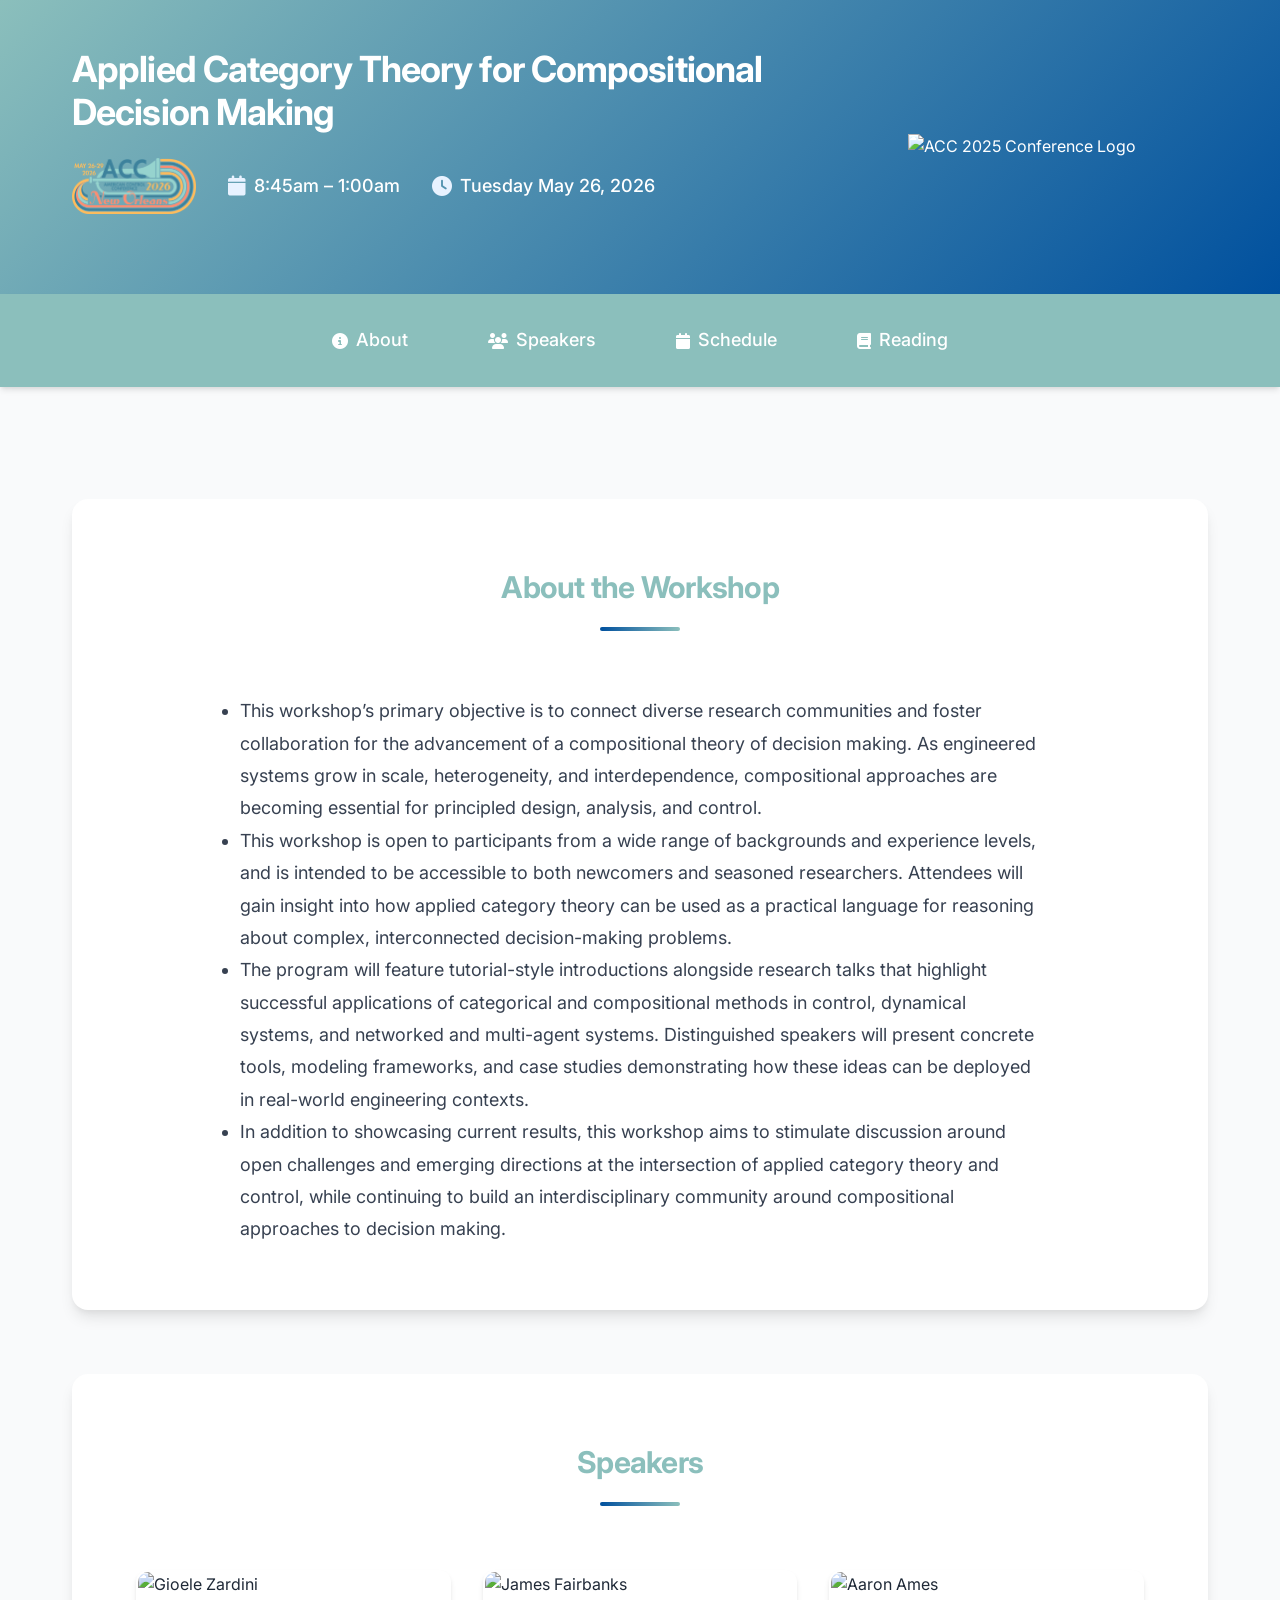
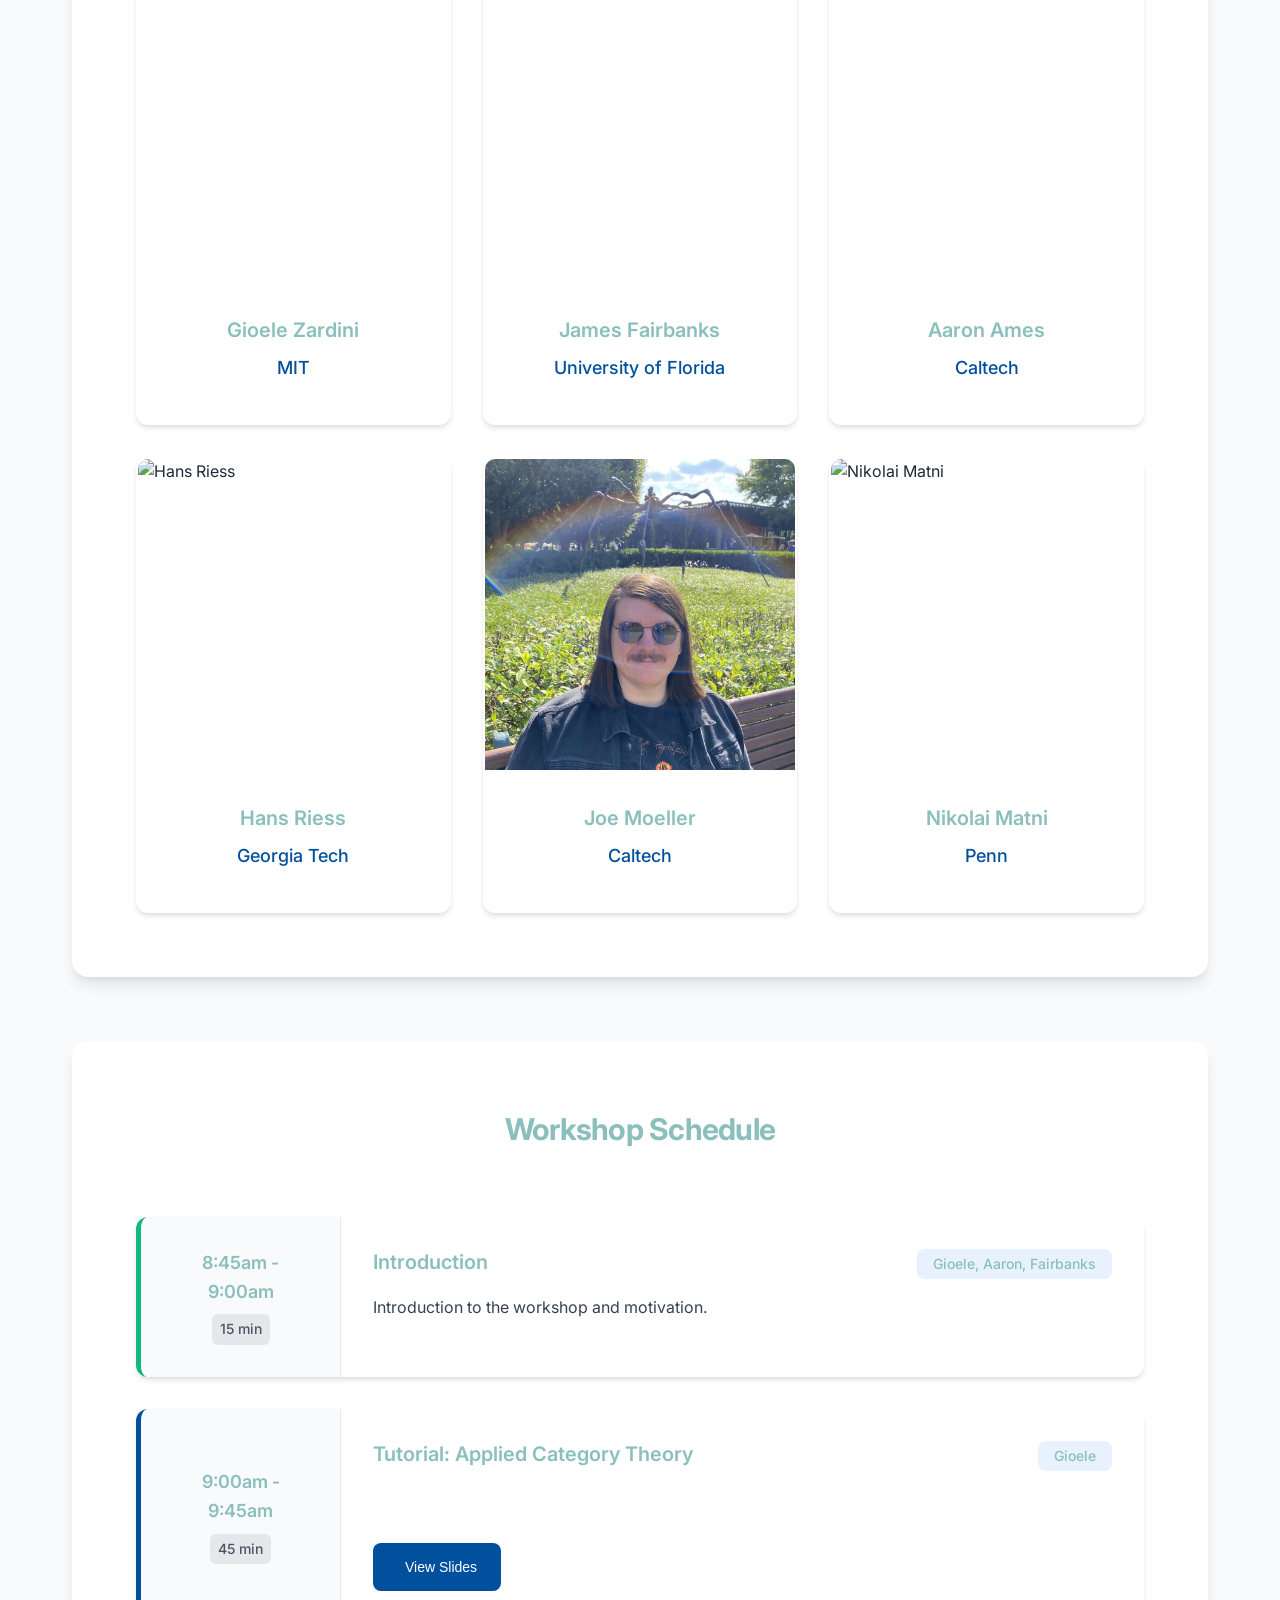
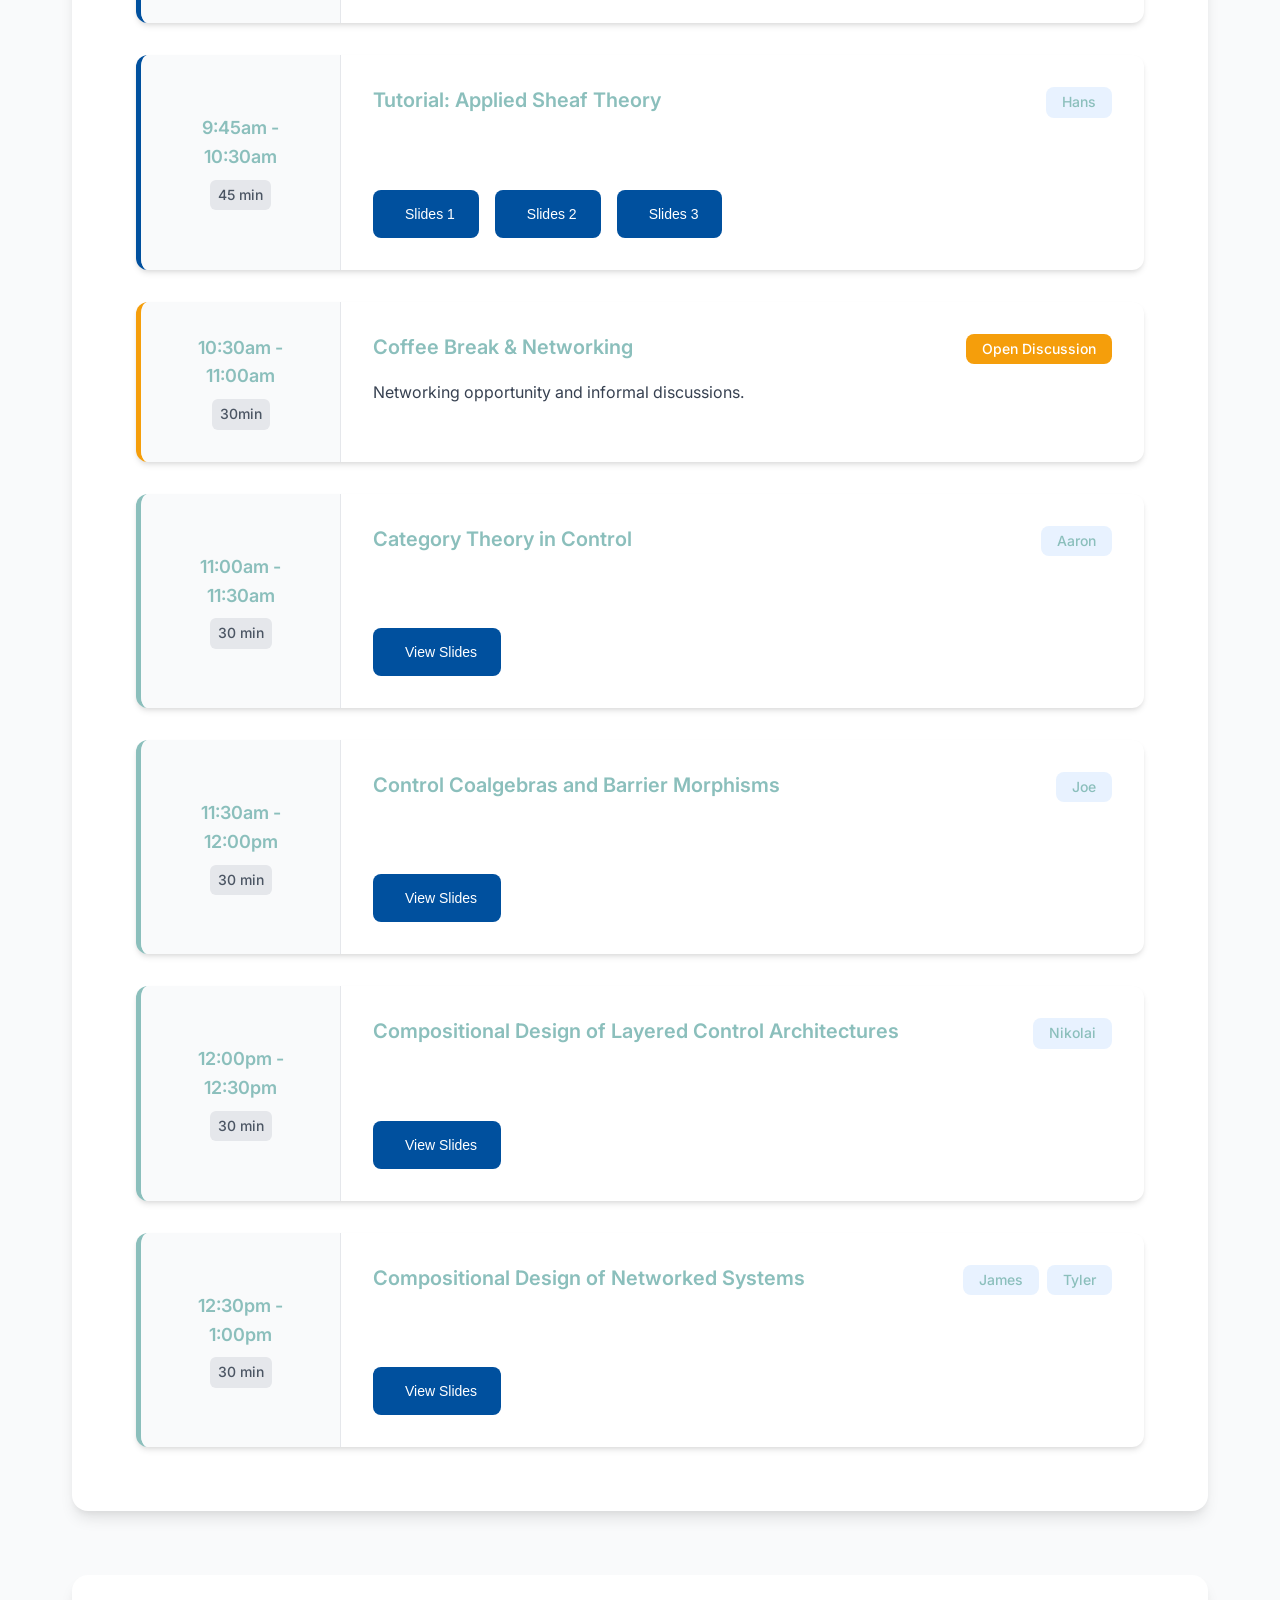
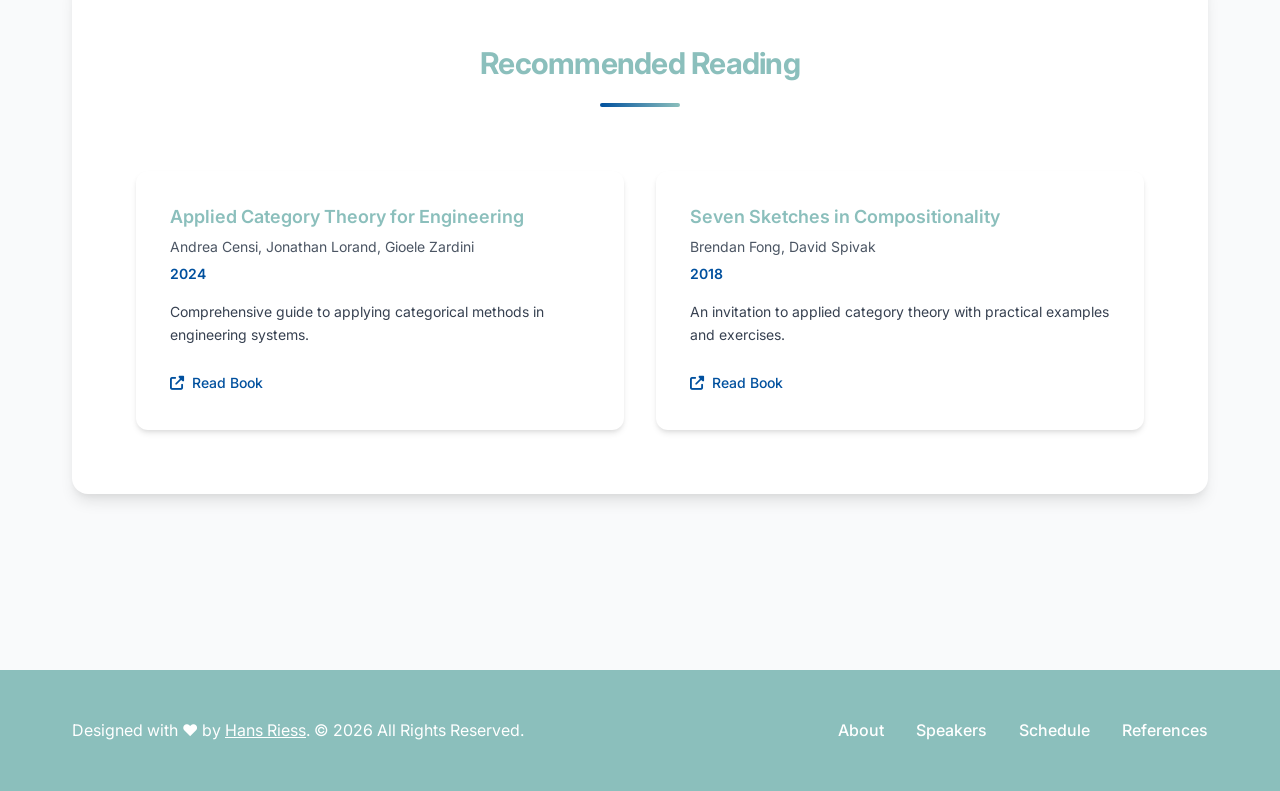
==== index.html @ ac88ded9 "Merge branch 'main' into hans-riess/main" ====
<!DOCTYPE html>
<html lang="en">
<head>
    <meta charset="UTF-8">
    <meta name="viewport" content="width=device-width, initial-scale=1.0">
    <title>W04: Applied Category Theory for Compositional Decision Making</title>
    <link rel="stylesheet" href="style.css">
    <link href="https://fonts.googleapis.com/css2?family=Inter:wght@300;400;500;600;700&display=swap" rel="stylesheet">
    <link href="https://cdnjs.cloudflare.com/ajax/libs/font-awesome/6.4.0/css/all.min.css" rel="stylesheet">
</head>
<body>
    <header class="hero-header">
        <div class="header-content">
            <div class="header-text">
                <h1>Applied Category Theory for Compositional Decision Making</h1>
                <div class="workshop-details">
                    <img src="static/ACC_LOGO.png" style= alt="ACC 2025 Conference Logo" class="header-logo">
                    <div class="detail-item">
                        <i class="fas fa-calendar"></i>
                        <span>8:45am – 1:00am</span>
                    </div>
                    <div class="detail-item">
                        <i class="fas fa-clock"></i>
                        <span>Tuesday May 26, 2026</span>
                    </div>
                    <!-- <div class="detail-item">
                        <i class="fas fa-map-marker-alt"></i>
                        <span>Plaza Court 6</span>
                    </div> -->
                    </div>
                </div>
                <div class="header-actions">
                    <img src="https://confcats-siteplex.s3.us-east-1.amazonaws.com/acc25/small_acc25_logo_lr_color_fe5444424a.png" style="display: block; margin: 0 auto; width: 300px; height: auto;" alt="ACC 2025 Conference Logo" class="header-logo">
                </div>
            </div>
        </div>
    </header>

    <nav class="main-nav">
        <div class="nav-container">
            <ul class="nav-links">
                <li><a href="#about" class="nav-link"><i class="fas fa-info-circle"></i>About</a></li>
                <li><a href="#speakers" class="nav-link"><i class="fas fa-users"></i>Speakers</a></li>
                <li><a href="#schedule" class="nav-link"><i class="fas fa-calendar"></i>Schedule</a></li>
                <li><a href="#references" class="nav-link"><i class="fas fa-book"></i>Reading</a></li>
            </ul>
        </div>
    </nav>    

    <main class="main-content">
        <section id="about" class="content-section">
            <div class="section-header">
                <h2>About the Workshop</h2>
                <div class="section-line"></div>
            </div>
            <div class="about-content">
                <div class="about-description">
                    <ul>
                        <li>This workshop’s primary objective is to connect diverse research communities and foster collaboration for the advancement of a compositional theory of decision making. As engineered systems grow in scale, heterogeneity, and interdependence, compositional approaches are becoming essential for principled design, analysis, and control.</li>
                        
                        <li>This workshop is open to participants from a wide range of backgrounds and experience levels, and is intended to be accessible to both newcomers and seasoned researchers. Attendees will gain insight into how applied category theory can be used as a practical language for reasoning about complex, interconnected decision-making problems.</li>
                        
                        <li>The program will feature tutorial-style introductions alongside research talks that highlight successful applications of categorical and compositional methods in control, dynamical systems, and networked and multi-agent systems. Distinguished speakers will present concrete tools, modeling frameworks, and case studies demonstrating how these ideas can be deployed in real-world engineering contexts.</li>

                        <li>In addition to showcasing current results, this workshop aims to stimulate discussion around open challenges and emerging directions at the intersection of applied category theory and control, while continuing to build an interdisciplinary community around compositional approaches to decision making.</li>
                    </ul>
                </div>
            </div>
        </section>

        <section id="speakers" class="content-section">
            <div class="section-header">
                <h2>Speakers</h2>
                <div class="section-line"></div>
            </div>
            <div class="speakers-grid">
                <div class="speaker-card">
                    <div class="speaker-image">
                        <img src="https://cee.mit.edu/wp-content/uploads/2021/07/Gioele_Zardini_02-min.jpg" alt="Gioele Zardini">
                        <div class="speaker-overlay">
                            <div class="speaker-links">
                                <a href="https://gioele.science/" class="speaker-link" title="Visit Website"><i class="fas fa-globe"></i></a>
                            </div>
                        </div>
                    </div>
                    <div class="speaker-info">
                        <h3>Gioele Zardini</h3>
                        <p class="speaker-affiliation">MIT</p>
                    </div>
                </div>

                <div class="speaker-card">
                    <div class="speaker-image">
                        <img src="https://mae.ufl.edu/wp-content/uploads/sites/4/connections-images/james-fairbanks/James-Fairbanks-7580fe7b262261b62c2283c171d201ff.png" alt="James Fairbanks">
                        <div class="speaker-overlay">
                            <div class="speaker-links">
                                <a href="https://gataslab.org/" class="speaker-link" title="Visit Website"><i class="fas fa-globe"></i></a>
                            </div>
                        </div>
                    </div>
                    <div class="speaker-info">
                        <h3>James Fairbanks</h3>
                        <p class="speaker-affiliation">University of Florida</p>
                    </div>
                </div>

                <div class="speaker-card">
                    <div class="speaker-image">
                        <img src="https://caltech-prod.resources.caltech.edu/main/images/ames_aaron-director-of-cast-web_720.width-450.jpg" alt="Aaron Ames">
                        <div class="speaker-overlay">
                            <div class="speaker-links">
                                <a href="http://www.bipedalrobotics.com/" class="speaker-link" title="Visit Website"><i class="fas fa-globe"></i></a>
                            </div>
                        </div>
                    </div>
                    <div class="speaker-info">
                        <h3>Aaron Ames</h3>
                        <p class="speaker-affiliation">Caltech</p>
                    </div>
                </div>

                <div class="speaker-card">
                    <div class="speaker-image">
                        <img src="https://hansriess.s3.amazonaws.com/static/profile/headshot_chalk.jpg" alt="Hans Riess">
                        <div class="speaker-overlay">
                            <div class="speaker-links">
                                <a href="https://hansriess.com/" class="speaker-link" title="Visit Website"><i class="fas fa-globe"></i></a>
                            </div>
                        </div>
                    </div>
                    <div class="speaker-info">
                        <h3>Hans Riess</h3>
                        <p class="speaker-affiliation">Georgia Tech</p>
                    </div>
                </div>

                <div class="speaker-card">
                    <div class="speaker-image">
                        <img src="static/joe_moeller.jpg" alt="Joe Moeller">
                        <div class="speaker-overlay">
                            <div class="speaker-links">
                                <a href="https://joe-moeller.com/" class="speaker-link" title="Visit Website"><i class="fas fa-globe"></i></a>
                            </div>
                        </div>
                    </div>
                    <div class="speaker-info">
                        <h3>Joe Moeller</h3>
                        <p class="speaker-affiliation">Caltech</p>
                    </div>
                </div>

                <div class="speaker-card">
                    <div class="speaker-image">
                        <img src="https://www.grasp.upenn.edu/wp-content/uploads/2020/12/unnamed-1.jpg" alt="Nikolai Matni">
                        <div class="speaker-overlay">
                            <div class="speaker-links">
                                <a href="https://nikolaimatni.github.io/" class="speaker-link" title="Visit Website"><i class="fas fa-globe"></i></a>
                            </div>
                        </div>
                    </div>
                    <div class="speaker-info">
                        <h3>Nikolai Matni</h3>
                        <p class="speaker-affiliation">Penn</p>
                    </div>
                </div>
            </div>
        </section>

        <section id="schedule" class="content-section">
            <div class="section-header">
                <h2>Workshop Schedule</h2>
            </div>
            <div class="schedule-timeline">
                <div class="talk-card opening">
                    <div class="talk-time">
                        <span class="time">8:45am - 9:00am</span>
                        <span class="duration">15 min</span>
                    </div>
                    <div class="talk-content">
                        <div class="talk-header">
                            <h3>Introduction</h3>
                            <div class="talk-speakers">
                                <span class="speaker-tag">Gioele, Aaron, Fairbanks</span>
                            </div>
                        </div>
                        <p class="talk-summary">Introduction to the workshop and motivation.</p>
                    </div>
                </div>

                <div class="talk-card primer">
                    <div class="talk-time">
                        <span class="time">9:00am - 9:45am</span>
                        <span class="duration">45 min</span>
                    </div>
                    <div class="talk-content">
                        <div class="talk-header">
                            <h3>Tutorial: Applied Category Theory</h3>
                            <div class="talk-speakers">
                                <span class="speaker-tag">Gioele</span>
                            </div>
                        </div>
                        <div class="talk-abstract">
                            <h4>Abstract</h4>
                            <p>Abstract and slides coming soon...</p>
                        </div>
                        <div class="talk-actions">
                            <button class="slides-btn" onclick="window.open('#', '_blank')">
                                <i class="fas fa-presentation"></i>
                                View Slides
                            </button>
                        </div>
                    </div>
                </div>

                <div class="talk-card primer">
                    <div class="talk-time">
                        <span class="time">9:45am - 10:30am</span>
                        <span class="duration">45 min</span>
                    </div>
                    <div class="talk-content">
                        <div class="talk-header">
                            <h3>Tutorial: Applied Sheaf Theory</h3>
                            <div class="talk-speakers">
                                <span class="speaker-tag">Hans</span>
                            </div>
                        </div>
                        <div class="talk-abstract">
                            <h4>Abstract</h4>
                            <p>Abstract and slides coming soon...</p>
                        </div>
                        <div class="talk-actions">
                            <button class="slides-btn" onclick="window.open('#', '_blank')">
                                <i class="fas fa-presentation"></i>
                                Slides 1
                            </button>
                            <button class="slides-btn" onclick="window.open('slides/acc_tutorial_intro.pdf')">
                                <i class="fas fa-presentation"></i>
                                Slides 2
                            </button>
                            <button class="slides-btn" onclick="window.open('slides/ames_intro.pdf')">
                                <i class="fas fa-presentation"></i>
                                Slides 3
                            </button>
                        </div>
                    </div>
                </div>

                <div class="talk-card break">
                    <div class="talk-time">
                        <span class="time">10:30am - 11:00am</span>
                        <span class="duration">30min</span>
                    </div>
                    <div class="talk-content">
                        <div class="talk-header">
                            <h3>Coffee Break & Networking</h3>
                            <div class="talk-speakers">
                                <span class="speaker-tag networking">Open Discussion</span>
                            </div>
                        </div>
                        <p class="talk-summary">Networking opportunity and informal discussions.</p>
                    </div>
                </div>

                <div class="talk-card technical">
                    <div class="talk-time">
                        <span class="time">11:00am - 11:30am</span>
                        <span class="duration">30 min</span>
                    </div>
                    <div class="talk-content">
                        <div class="talk-header">
                            <h3>Category Theory in Control</h3>
                            <div class="talk-speakers">
                                <span class="speaker-tag">Aaron</span>
                            </div>
                        </div>
                        <div class="talk-abstract">
                            <h4>Abstract</h4>
                            <p>Abstract and slides coming soon...</p>
                        </div>
                        <div class="talk-actions">
                            <button class="slides-btn" onclick="window.open('slides/ACC_2025_Categorical_Lyapunov_Theory.pdf')">
                                <i class="fas fa-presentation"></i>
                                View Slides
                            </button>
                        </div>
                    </div>
                </div>

                <div class="talk-card technical">
                    <div class="talk-time">
                        <span class="time">11:30am - 12:00pm</span>
                        <span class="duration">30 min</span>
                    </div>
                    <div class="talk-content">
                        <div class="talk-header">
                            <h3>Control Coalgebras and Barrier Morphisms</h3>
                            <div class="talk-speakers">
                                <span class="speaker-tag">Joe</span>
                            </div>
                        </div>
                        <div class="talk-abstract">
                            <h4>Abstract</h4>
                            <p>Multi-stage decision problems often require the computation of optimal decisions, such as in Markov processes, various classes of games, and many types of control systems. In their most general form, the computation of optimal decisions can require the solution of non-convex optimization problems. The solution to one such problem is a decision that, when applied to a system, affects its future states in ways that constrain future decisions. To formally model these dependencies, this talk will present a novel category – called AlgBifun – in which we can model the composition of non-convex optimization problems. We focus on the case of model-predictive control (MPC), and our main result shows that an MPC problem is a composition of morphisms in this category. We will also see how constraints on initial states, terminal states, and periodicity are readily formulated in this setting. This talk will also discuss future work on connecting these categorical formalisms to other work in category theory on dynamical systems.</p>
                        </div>
                        <div class="talk-actions">
                            <button class="slides-btn" onclick="window.open('slides/nonconvex_decisions.pdf')">
                                <i class="fas fa-presentation"></i>
                                View Slides
                            </button>
                        </div>
                    </div>
                </div>

                <div class="talk-card technical">
                    <div class="talk-time">
                        <span class="time">12:00pm - 12:30pm</span>
                        <span class="duration">30 min</span>
                    </div>
                    <div class="talk-content">
                        <div class="talk-header">
                            <h3>Compositional Design of Layered Control Architectures</h3>
                            <div class="talk-speakers">
                                <span class="speaker-tag">Nikolai</span>
                            </div>
                        </div>
                        <div class="talk-abstract">
                            <h4>Abstract</h4>
                            <p>Abstract and slides coming soon...</p>
                        </div>
                        <div class="talk-actions">
                            <button class="slides-btn" onclick="window.open('slides/acc_tutorial_modeling.pdf')">
                                <i class="fas fa-presentation"></i>
                                View Slides
                            </button>
                        </div>
                    </div>
                </div>

                <div class="talk-card technical">
                    <div class="talk-time">
                        <span class="time">12:30pm - 1:00pm</span>
                        <span class="duration">30 min</span>
                    </div>
                    <div class="talk-content">
                        <div class="talk-header">
                            <h3>Compositional Design of Networked Systems</h3>
                            <div class="talk-speakers">
                                <span class="speaker-tag">James</span>
                                <span class="speaker-tag">Tyler</span>
                            </div>
                        </div>
                        <div class="talk-abstract">
                            <h4>Abstract</h4>
                            <p>Abstract coming soon...</p>
                        </div>
                        <div class="talk-actions">
                            <button class="slides-btn" onclick="window.open('#', '_blank')">
                                <i class="fas fa-presentation"></i>
                                View Slides
                            </button>
                        </div>
                    </div>
                </div>
            </div>
        </section>

        <section id="references" class="content-section">
            <div class="section-header">
                <h2>Recommended Reading</h2>
                <div class="section-line"></div>
            </div>
            
            <div class="references-grid">
                <div class="reference-card">
                    <div class="reference-content">
                        <h3>Applied Category Theory for Engineering</h3>
                        <p class="reference-authors">Andrea Censi, Jonathan Lorand, Gioele Zardini</p>
                        <p class="reference-year">2024</p>
                        <p class="reference-description">Comprehensive guide to applying categorical methods in engineering systems.</p>
                        <a href="https://storage.zuper.ai/sync/ACT4E/ACT4E/alphubel-prod/build/last/build-public/ACT4E-public.pdf" target="_blank" class="reference-link">
                            <i class="fas fa-external-link-alt"></i>
                            Read Book
                        </a>
                    </div>
                </div>
                
                <div class="reference-card">
                    <div class="reference-content">
                        <h3>Seven Sketches in Compositionality</h3>
                        <p class="reference-authors">Brendan Fong, David Spivak</p>
                        <p class="reference-year">2018</p>
                        <p class="reference-description">An invitation to applied category theory with practical examples and exercises.</p>
                        <a href="https://arxiv.org/pdf/1803.05316" target="_blank" class="reference-link">
                            <i class="fas fa-external-link-alt"></i>
                            Read Book
                        </a>
                    </div>
                </div>
            </div>
        </section>
    </main>

    <footer class="site-footer">
        <div class="footer-content">
            <p>Designed with ❤️ by <a href="https://github.com/hans-riess" style="color:white;">Hans Riess</a>. &copy; 2026 All Rights Reserved.</p>
            <div class="footer-links">
                <a href="#about">About</a>
                <a href="#speakers">Speakers</a>
                <a href="#schedule">Schedule</a>
                <a href="#references">References</a>
            </div>
        </div>
    </footer>

    <script>
        // Smooth scrolling for navigation links
        document.querySelectorAll('a[href^="#"]').forEach(anchor => {
            anchor.addEventListener('click', function (e) {
                e.preventDefault();
                const target = document.querySelector(this.getAttribute('href'));
                if (target) {
                    target.scrollIntoView({
                        behavior: 'smooth',
                        block: 'start'
                    });
                }
            });
        });

        // Active navigation highlighting
        window.addEventListener('scroll', () => {
            const sections = document.querySelectorAll('section[id]');
            const navLinks = document.querySelectorAll('.nav-link');
            
            let current = '';
            sections.forEach(section => {
                const sectionTop = section.offsetTop;
                const sectionHeight = section.clientHeight;
                if (scrollY >= (sectionTop - 200)) {
                    current = section.getAttribute('id');
                }
            });

            navLinks.forEach(link => {
                link.classList.remove('active');
                if (link.getAttribute('href') === `#${current}`) {
                    link.classList.add('active');
                }
            });
        });

        // Talk card interactions
        document.querySelectorAll('.talk-card').forEach(card => {
            card.addEventListener('mouseenter', function() {
                this.classList.add('hovered');
            });
            
            card.addEventListener('mouseleave', function() {
                this.classList.remove('hovered');
            });
        });
    </script>
</body>
</html>
---- style.css ----
/* ===== CSS RESET & BASE STYLES ===== */
* {
    margin: 0;
    padding: 0;
    box-sizing: border-box;
}

:root {
    /* Color Palette */
    --primary-blue: #8bbfbc;
    --accent-blue: #00509e;
    --red-accent: #8bbfbc;
    --light-blue: #e8f2ff;
    --gray-50: #f9fafb;
    --gray-100: #f3f4f6;
    --gray-200: #e5e7eb;
    --gray-300: #d1d5db;
    --gray-600: #4b5563;
    --gray-700: #374151;
    --gray-800: #1f2937;
    --gray-900: #111827;
    --white: #ffffff;
    --green-500: #10b981;
    --orange-500: #f59e0b;
    --purple-500: #8b5cf6;
    
    /* Typography */
    --font-family: 'Inter', -apple-system, BlinkMacSystemFont, 'Segoe UI', sans-serif;
    --font-size-xs: 0.75rem;
    --font-size-sm: 0.875rem;
    --font-size-base: 1rem;
    --font-size-lg: 1.125rem;
    --font-size-xl: 1.25rem;
    --font-size-2xl: 1.5rem;
    --font-size-3xl: 1.875rem;
    --font-size-4xl: 2.25rem;
    
    /* Spacing */
    --spacing-xs: 0.25rem;
    --spacing-sm: 0.5rem;
    --spacing-md: 1rem;
    --spacing-lg: 1.5rem;
    --spacing-xl: 2rem;
    --spacing-2xl: 3rem;
    --spacing-3xl: 4rem;
    
    /* Shadows */
    --shadow-sm: 0 1px 2px 0 rgba(0, 0, 0, 0.05);
    --shadow-md: 0 4px 6px -1px rgba(0, 0, 0, 0.1), 0 2px 4px -1px rgba(0, 0, 0, 0.06);
    --shadow-lg: 0 10px 15px -3px rgba(0, 0, 0, 0.1), 0 4px 6px -2px rgba(0, 0, 0, 0.05);
    --shadow-xl: 0 20px 25px -5px rgba(0, 0, 0, 0.1), 0 10px 10px -5px rgba(0, 0, 0, 0.04);
    
    /* Border radius */
    --radius-sm: 0.375rem;
    --radius-md: 0.5rem;
    --radius-lg: 0.75rem;
    --radius-xl: 1rem;
    
    /* Transitions */
    --transition-fast: 150ms cubic-bezier(0.4, 0, 0.2, 1);
    --transition-normal: 300ms cubic-bezier(0.4, 0, 0.2, 1);
    --transition-slow: 500ms cubic-bezier(0.4, 0, 0.2, 1);
}

html {
    scroll-behavior: smooth;
}

body {
    font-family: var(--font-family);
    line-height: 1.6;
    color: var(--gray-800);
    background-color: var(--gray-50);
    font-size: var(--font-size-base);
    overflow-x: hidden;
}

/* ===== HEADER STYLES ===== */
.hero-header {
    background: linear-gradient(135deg, var(--primary-blue) 0%, var(--accent-blue) 100%);
    color: var(--white);
    padding: var(--spacing-2xl) 0;
    position: relative;
    overflow: hidden;
}

.hero-header::before {
    content: '';
    position: absolute;
    top: 0;
    left: 0;
    right: 0;
    bottom: 0;
    background: url('data:image/svg+xml,<svg xmlns="http://www.w3.org/2000/svg" viewBox="0 0 100 100"><defs><pattern id="grain" width="100" height="100" patternUnits="userSpaceOnUse"><circle cx="50" cy="50" r="0.5" fill="rgba(255,255,255,0.05)"/></pattern></defs><rect width="100" height="100" fill="url(%23grain)"/></svg>');
    opacity: 0.1;
}

.header-content {
    max-width: 1200px;
    margin: 0 auto;
    padding: 0 var(--spacing-xl);
    display: flex;
    align-items: center;
    gap: var(--spacing-xl);
    position: relative;
    z-index: 1;
}

.header-actions {
    display: flex;
    align-items: center;
    gap: var(--spacing-lg);
}

.header-logo {
    height: 56px;
    width: auto;
    filter: brightness(1.1);
    transition: transform var(--transition-normal);
}

.header-logo:hover {
    transform: scale(1.05);
}

.header-text h1 {
    font-size: var(--font-size-4xl);
    font-weight: 700;
    margin-bottom: var(--spacing-lg);
    line-height: 1.2;
    letter-spacing: -0.025em;
}

.workshop-details {
    display: flex;
    gap: var(--spacing-xl);
    margin-bottom: var(--spacing-xl);
    flex-wrap: wrap;
}

.detail-item {
    display: flex;
    align-items: center;
    gap: var(--spacing-sm);
    font-size: var(--font-size-lg);
    font-weight: 500;
}

.detail-item i {
    color: var(--light-blue);
    font-size: var(--font-size-xl);
}

.cta-button {
    display: inline-flex;
    align-items: center;
    gap: var(--spacing-sm);
    background: var(--red-accent);
    color: var(--white);
    padding: var(--spacing-lg) var(--spacing-2xl);
    border-radius: var(--radius-lg);
    font-size: var(--font-size-lg);
    font-weight: 600;
    text-decoration: none;
    transition: all var(--transition-normal);
    box-shadow: var(--shadow-lg);
    border: 2px solid transparent;
}

.cta-button:hover {
    background: #a50829;
    transform: translateY(-2px);
    box-shadow: var(--shadow-xl);
    border-color: rgba(255, 255, 255, 0.2);
}

/* ===== NAVIGATION STYLES ===== */
.main-nav {
    background: var(--red-accent);
    box-shadow: var(--shadow-md);
    position: sticky;
    top: 0;
    z-index: 100;
}

.nav-container {
    max-width: 1200px;
    margin: 0 auto;
    padding: 0 var(--spacing-xl);
}

.nav-links {
    list-style: none;
    display: flex;
    justify-content: center;
    gap: var(--spacing-2xl);
    padding: var(--spacing-lg) 0;
}

.nav-link {
    color: var(--white);
    text-decoration: none;
    font-weight: 500;
    font-size: var(--font-size-lg);
    display: flex;
    align-items: center;
    gap: var(--spacing-sm);
    padding: var(--spacing-sm) var(--spacing-md);
    border-radius: var(--radius-md);
    transition: all var(--transition-normal);
    position: relative;
}

.nav-link:hover,
.nav-link.active {
    background: rgba(255, 255, 255, 0.15);
    transform: translateY(-1px);
}

.nav-link i {
    font-size: var(--font-size-base);
}

/* ===== MAIN CONTENT STYLES ===== */
.main-content {
    max-width: 1200px;
    margin: 0 auto;
    padding: var(--spacing-2xl) var(--spacing-xl);
}

.content-section {
    background: var(--white);
    margin: var(--spacing-3xl) 0;
    border-radius: var(--radius-xl);
    box-shadow: var(--shadow-lg);
    padding: var(--spacing-3xl);
    transition: transform var(--transition-normal);
}

.content-section:hover {
    transform: translateY(-2px);
}

.section-header {
    text-align: center;
    margin-bottom: var(--spacing-3xl);
}

.section-header h2 {
    font-size: var(--font-size-3xl);
    font-weight: 700;
    color: var(--primary-blue);
    margin-bottom: var(--spacing-md);
    letter-spacing: -0.025em;
}

.section-line {
    width: 80px;
    height: 4px;
    background: linear-gradient(90deg, var(--accent-blue), var(--red-accent));
    margin: 0 auto var(--spacing-lg);
    border-radius: var(--radius-sm);
}

.section-subtitle {
    font-size: var(--font-size-lg);
    color: var(--gray-600);
    font-style: italic;
}

/* ===== ABOUT SECTION STYLES ===== */
.about-grid {
    display: grid;
    grid-template-columns: repeat(auto-fit, minmax(280px, 1fr));
    gap: var(--spacing-xl);
    margin-bottom: var(--spacing-2xl);
}

.about-card {
    background: var(--gray-50);
    padding: var(--spacing-xl);
    border-radius: var(--radius-lg);
    text-align: center;
    transition: all var(--transition-normal);
    border: 2px solid transparent;
}

.about-card:hover {
    background: var(--white);
    transform: translateY(-4px);
    box-shadow: var(--shadow-lg);
    border-color: var(--light-blue);
}

.card-icon {
    width: 60px;
    height: 60px;
    background: linear-gradient(135deg, var(--accent-blue), var(--primary-blue));
    border-radius: 50%;
    display: flex;
    align-items: center;
    justify-content: center;
    margin: 0 auto var(--spacing-lg);
    transition: transform var(--transition-normal);
}

.about-card:hover .card-icon {
    transform: scale(1.1) rotate(5deg);
}

.card-icon i {
    font-size: var(--font-size-2xl);
    color: var(--white);
}

.about-card h3 {
    font-size: var(--font-size-xl);
    font-weight: 600;
    color: var(--primary-blue);
    margin-bottom: var(--spacing-md);
}

.about-description {
    font-size: var(--font-size-lg);
    line-height: 1.8;
    color: var(--gray-700);
    text-align: left;
    max-width: 800px;
    margin: 0 auto;
}

/* ===== SPEAKERS SECTION STYLES ===== */
.speakers-grid {
    display: grid;
    grid-template-columns: repeat(auto-fit, minmax(300px, 1fr));
    gap: var(--spacing-xl);
}

.speaker-card {
    background: var(--white);
    border-radius: var(--radius-lg);
    overflow: hidden;
    transition: all var(--transition-normal);
    box-shadow: var(--shadow-md);
    border: 2px solid transparent;
}

.speaker-card:hover {
    transform: translateY(-8px);
    box-shadow: var(--shadow-xl);
    border-color: var(--light-blue);
}

.speaker-image {
    position: relative;
    overflow: hidden;
    aspect-ratio: 1;
}

.speaker-image img {
    width: 100%;
    height: 100%;
    object-fit: cover;
    transition: transform var(--transition-slow);
}

.speaker-card:hover .speaker-image img {
    transform: scale(1.1);
}

.speaker-overlay {
    position: absolute;
    top: 0;
    left: 0;
    right: 0;
    bottom: 0;
    background: linear-gradient(135deg, rgba(4, 42, 105, 0.8), rgba(0, 80, 158, 0.8));
    display: flex;
    align-items: center;
    justify-content: center;
    opacity: 0;
    transition: opacity var(--transition-normal);
}

.speaker-card:hover .speaker-overlay {
    opacity: 1;
}

.speaker-links {
    display: flex;
    gap: var(--spacing-md);
}

.speaker-link {
    width: 50px;
    height: 50px;
    background: rgba(255, 255, 255, 0.9);
    border-radius: 50%;
    display: flex;
    align-items: center;
    justify-content: center;
    color: var(--primary-blue);
    text-decoration: none;
    transition: all var(--transition-fast);
    transform: translateY(20px);
}

.speaker-card:hover .speaker-link {
    transform: translateY(0);
}

.speaker-link:hover {
    background: var(--white);
    transform: scale(1.1);
}

.speaker-info {
    padding: var(--spacing-xl);
    text-align: center;
}

.speaker-info h3 {
    font-size: var(--font-size-xl);
    font-weight: 600;
    color: var(--primary-blue);
    margin-bottom: var(--spacing-sm);
}

.speaker-affiliation {
    font-size: var(--font-size-lg);
    font-weight: 500;
    color: var(--accent-blue);
    margin-bottom: var(--spacing-sm);
}

.speaker-expertise {
    font-size: var(--font-size-sm);
    color: var(--gray-600);
    font-style: italic;
}

/* ===== SCHEDULE SECTION STYLES ===== */
.schedule-timeline {
    display: flex;
    flex-direction: column;
    gap: var(--spacing-xl);
}

.talk-card {
    background: var(--white);
    border-radius: var(--radius-lg);
    box-shadow: var(--shadow-md);
    overflow: hidden;
    transition: all var(--transition-normal);
    border-left: 5px solid var(--gray-200);
    cursor: pointer;
    position: relative;
}

.talk-card.opening {
    border-left-color: var(--green-500);
}

.talk-card.primer {
    border-left-color: var(--accent-blue);
}

.talk-card.break {
    border-left-color: var(--orange-500);
}

.talk-card.technical {
    border-left-color: var(--primary-blue);
}

.talk-card.closing {
    border-left-color: var(--purple-500);
}

.talk-card:hover {
    transform: translateY(-4px);
    box-shadow: var(--shadow-xl);
}

.talk-card.hovered .talk-abstract {
    max-height: 400px;
    opacity: 1;
    padding: var(--spacing-lg) var(--spacing-xl) var(--spacing-xl);
}

.talk-card {
    display: grid;
    grid-template-columns: 200px 1fr;
    min-height: 120px;
}

.talk-time {
    background: var(--gray-50);
    padding: var(--spacing-xl);
    display: flex;
    flex-direction: column;
    justify-content: center;
    align-items: center;
    text-align: center;
    border-right: 1px solid var(--gray-200);
}

.time {
    font-size: var(--font-size-lg);
    font-weight: 600;
    color: var(--primary-blue);
    margin-bottom: var(--spacing-sm);
}

.duration {
    font-size: var(--font-size-sm);
    color: var(--gray-600);
    background: var(--gray-200);
    padding: var(--spacing-xs) var(--spacing-sm);
    border-radius: var(--radius-sm);
    font-weight: 500;
}

.talk-content {
    padding: var(--spacing-xl);
    display: flex;
    flex-direction: column;
    gap: var(--spacing-md);
}

.talk-header {
    display: flex;
    justify-content: space-between;
    align-items: flex-start;
    gap: var(--spacing-lg);
}

.talk-header h3 {
    font-size: var(--font-size-xl);
    font-weight: 600;
    color: var(--primary-blue);
    line-height: 1.3;
}

.talk-speakers {
    display: flex;
    gap: var(--spacing-sm);
    flex-wrap: wrap;
    align-items: center;
}

.speaker-tag {
    background: var(--light-blue);
    color: var(--primary-blue);
    padding: var(--spacing-xs) var(--spacing-md);
    border-radius: var(--radius-md);
    font-size: var(--font-size-sm);
    font-weight: 500;
    white-space: nowrap;
}

.speaker-tag.networking {
    background: var(--orange-500);
    color: var(--white);
}

.talk-summary {
    color: var(--gray-700);
    font-size: var(--font-size-base);
    line-height: 1.6;
}

.talk-abstract {
    max-height: 0;
    opacity: 0;
    overflow: hidden;
    transition: all var(--transition-slow);
    background: var(--gray-50);
    border-radius: var(--radius-md);
    margin-top: var(--spacing-md);
}

.talk-abstract h4 {
    font-size: var(--font-size-lg);
    font-weight: 600;
    color: var(--primary-blue);
    margin-bottom: var(--spacing-md);
}

.talk-abstract p {
    color: var(--gray-700);
    line-height: 1.7;
    font-size: var(--font-size-base);
}

.talk-actions {
    margin-top: var(--spacing-lg);
    display: flex;
    gap: var(--spacing-md);
    flex-wrap: wrap;
}

.slides-btn {
    background: var(--accent-blue);
    color: var(--white);
    border: none;
    padding: var(--spacing-md) var(--spacing-lg);
    border-radius: var(--radius-md);
    font-size: var(--font-size-sm);
    font-weight: 500;
    cursor: pointer;
    display: flex;
    align-items: center;
    gap: var(--spacing-sm);
    transition: all var(--transition-normal);
}

.slides-btn:hover {
    background: var(--primary-blue);
    transform: translateY(-1px);
    box-shadow: var(--shadow-md);
}

/* ===== REFERENCES SECTION STYLES ===== */
.references-grid {
    display: grid;
    grid-template-columns: repeat(auto-fit, minmax(350px, 1fr));
    gap: var(--spacing-xl);
}

.reference-card {
    background: var(--white);
    border-radius: var(--radius-lg);
    padding: var(--spacing-xl);
    box-shadow: var(--shadow-md);
    transition: all var(--transition-normal);
    border: 2px solid transparent;
    display: flex;
    gap: var(--spacing-lg);
}

.reference-card:hover {
    transform: translateY(-4px);
    box-shadow: var(--shadow-xl);
    border-color: var(--light-blue);
}

.reference-icon {
    width: 60px;
    height: 60px;
    background: linear-gradient(135deg, var(--accent-blue), var(--primary-blue));
    border-radius: var(--radius-lg);
    display: flex;
    align-items: center;
    justify-content: center;
    flex-shrink: 0;
    transition: transform var(--transition-normal);
}

.reference-card:hover .reference-icon {
    transform: scale(1.1) rotate(5deg);
}

.reference-icon i {
    font-size: var(--font-size-xl);
    color: var(--white);
}

.reference-content h3 {
    font-size: var(--font-size-lg);
    font-weight: 600;
    color: var(--primary-blue);
    margin-bottom: var(--spacing-sm);
    line-height: 1.3;
}

.reference-authors {
    font-size: var(--font-size-sm);
    color: var(--gray-600);
    margin-bottom: var(--spacing-xs);
}

.reference-year {
    font-size: var(--font-size-sm);
    color: var(--accent-blue);
    font-weight: 600;
    margin-bottom: var(--spacing-md);
}

.reference-description {
    font-size: var(--font-size-sm);
    color: var(--gray-700);
    line-height: 1.6;
    margin-bottom: var(--spacing-lg);
}

.reference-link {
    display: inline-flex;
    align-items: center;
    gap: var(--spacing-sm);
    color: var(--accent-blue);
    text-decoration: none;
    font-size: var(--font-size-sm);
    font-weight: 500;
    transition: all var(--transition-normal);
}

.reference-link:hover {
    color: var(--primary-blue);
    transform: translateX(2px);
}

/* ===== FOOTER STYLES ===== */
.site-footer {
    background: var(--primary-blue);
    color: var(--white);
    padding: var(--spacing-2xl) 0;
    margin-top: var(--spacing-3xl);
}

.footer-content {
    max-width: 1200px;
    margin: 0 auto;
    padding: 0 var(--spacing-xl);
    display: flex;
    justify-content: space-between;
    align-items: center;
    flex-wrap: wrap;
    gap: var(--spacing-lg);
}

.footer-links {
    display: flex;
    gap: var(--spacing-xl);
}

.footer-links a {
    color: var(--white);
    text-decoration: none;
    font-weight: 500;
    transition: color var(--transition-normal);
}

.footer-links a:hover {
    color: var(--light-blue);
}

/* ===== RESPONSIVE DESIGN ===== */
@media (max-width: 1024px) {
    .header-content {
        flex-direction: column;
        text-align: center;
        gap: var(--spacing-lg);
    }
    
    .workshop-details {
        justify-content: center;
    }
    
    .talk-card {
        grid-template-columns: 1fr;
    }
    
    .talk-time {
        border-right: none;
        border-bottom: 1px solid var(--gray-200);
    }
}

@media (max-width: 768px) {
    .main-content {
        padding: var(--spacing-xl) var(--spacing-md);
    }
    
    .content-section {
        padding: var(--spacing-xl);
        margin: var(--spacing-xl) 0;
    }
    
    .header-content {
        padding: 0 var(--spacing-md);
    }
    
    .nav-container {
        padding: 0 var(--spacing-md);
    }
    
    .nav-links {
        gap: var(--spacing-md);
        flex-wrap: wrap;
        justify-content: center;
    }
    
    .header-text h1 {
        font-size: var(--font-size-2xl);
    }
    
    .workshop-details {
        flex-direction: column;
        gap: var(--spacing-md);
    }
    
    .about-grid {
        grid-template-columns: 1fr;
    }
    
    .speakers-grid {
        grid-template-columns: 1fr;
    }
    
    .references-grid {
        grid-template-columns: 1fr;
    }
    
    .reference-card {
        flex-direction: column;
        text-align: center;
    }
    
    .footer-content {
        flex-direction: column;
        text-align: center;
    }
    
    .footer-links {
        flex-wrap: wrap;
        justify-content: center;
    }
}

@media (max-width: 480px) {
    .nav-links {
        flex-direction: column;
        gap: var(--spacing-sm);
    }
    
    .nav-link {
        justify-content: center;
        padding: var(--spacing-md);
    }
    
    .cta-button {
        padding: var(--spacing-md) var(--spacing-lg);
        font-size: var(--font-size-base);
    }
    
    .talk-header {
        flex-direction: column;
        gap: var(--spacing-md);
    }
}

/* ===== ANIMATIONS ===== */
@keyframes fadeInUp {
    from {
        opacity: 0;
        transform: translateY(30px);
    }
    to {
        opacity: 1;
        transform: translateY(0);
    }
}

.content-section {
    animation: fadeInUp var(--transition-slow) ease-out;
}

/* ===== UTILITY CLASSES ===== */
.sr-only {
    position: absolute;
    width: 1px;
    height: 1px;
    padding: 0;
    margin: -1px;
    overflow: hidden;
    clip: rect(0, 0, 0, 0);
    white-space: nowrap;
    border: 0;
}

/* ===== PRINT STYLES ===== */
@media print {
    .hero-header,
    .main-nav,
    .site-footer {
        display: none;
    }
    
    .content-section {
        box-shadow: none;
        border: 1px solid var(--gray-300);
        break-inside: avoid;
    }
    
    .talk-abstract {
        max-height: none !important;
        opacity: 1 !important;
    }
}
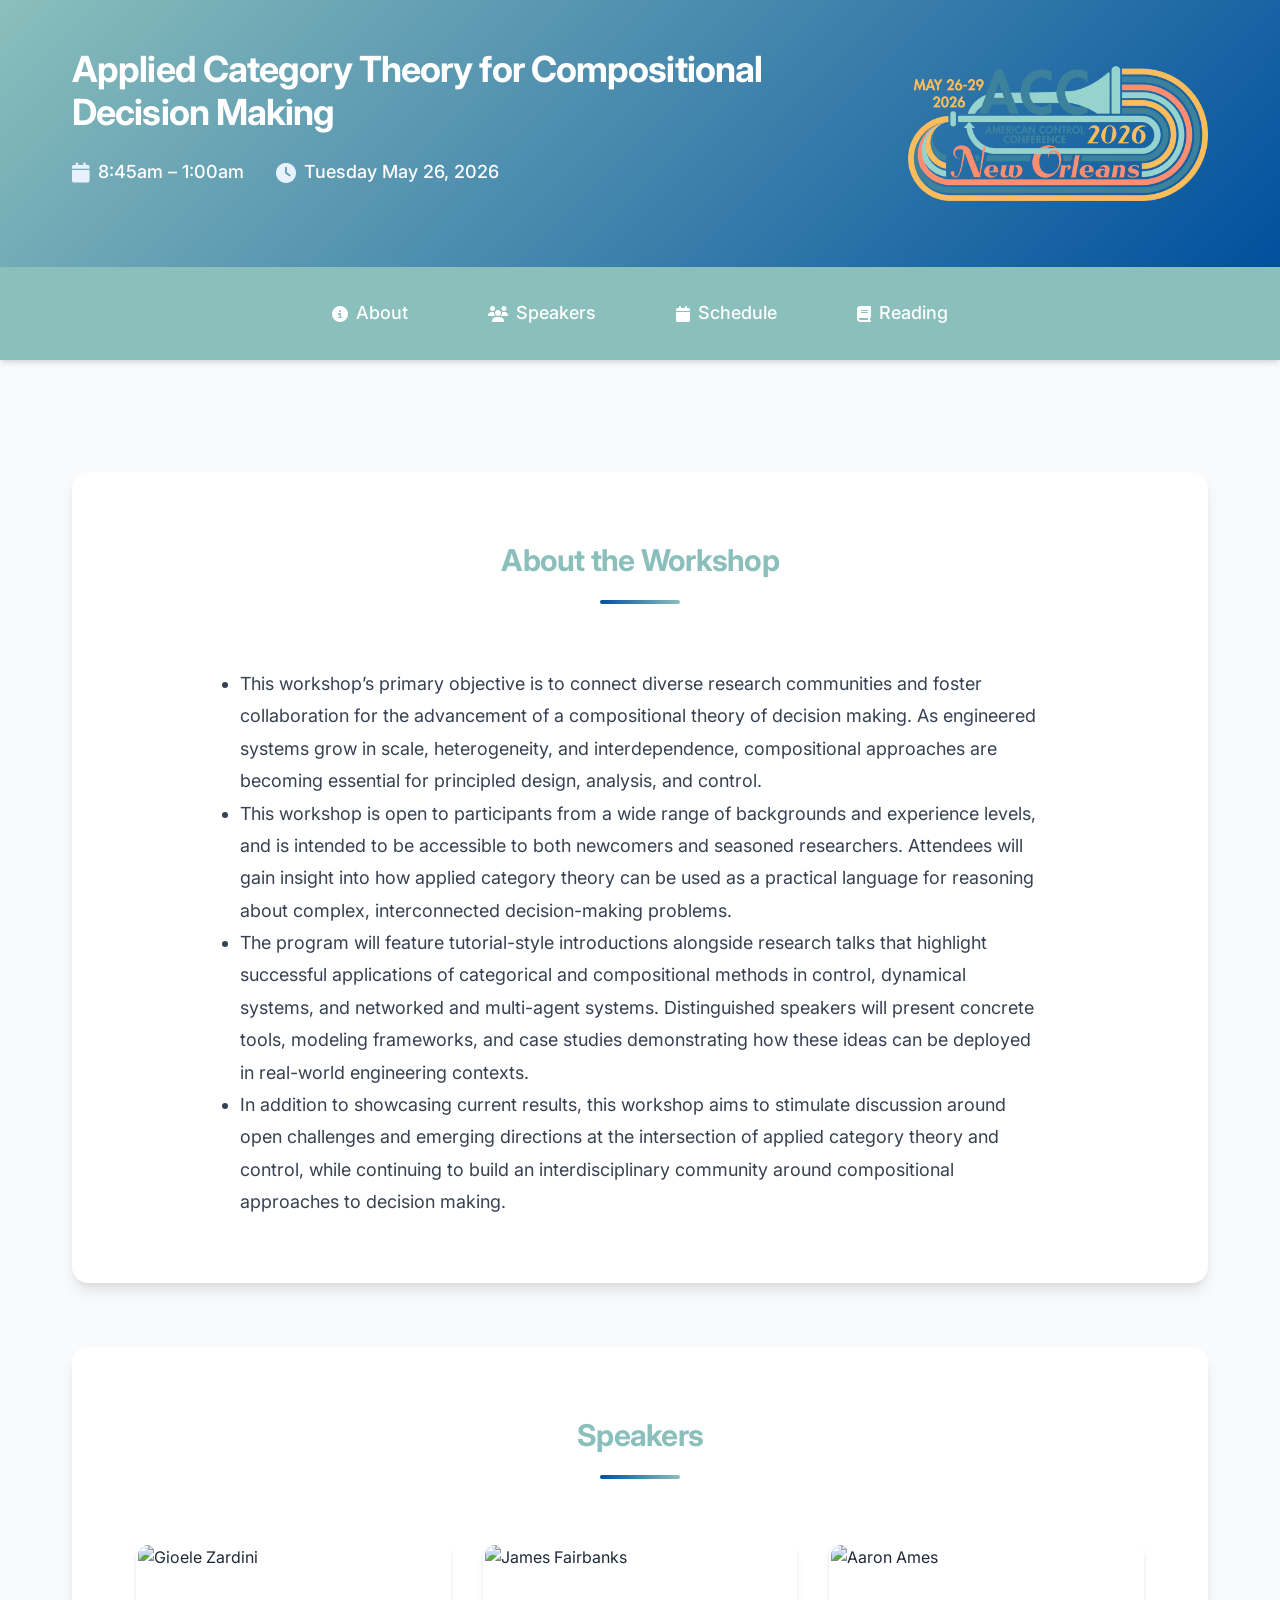
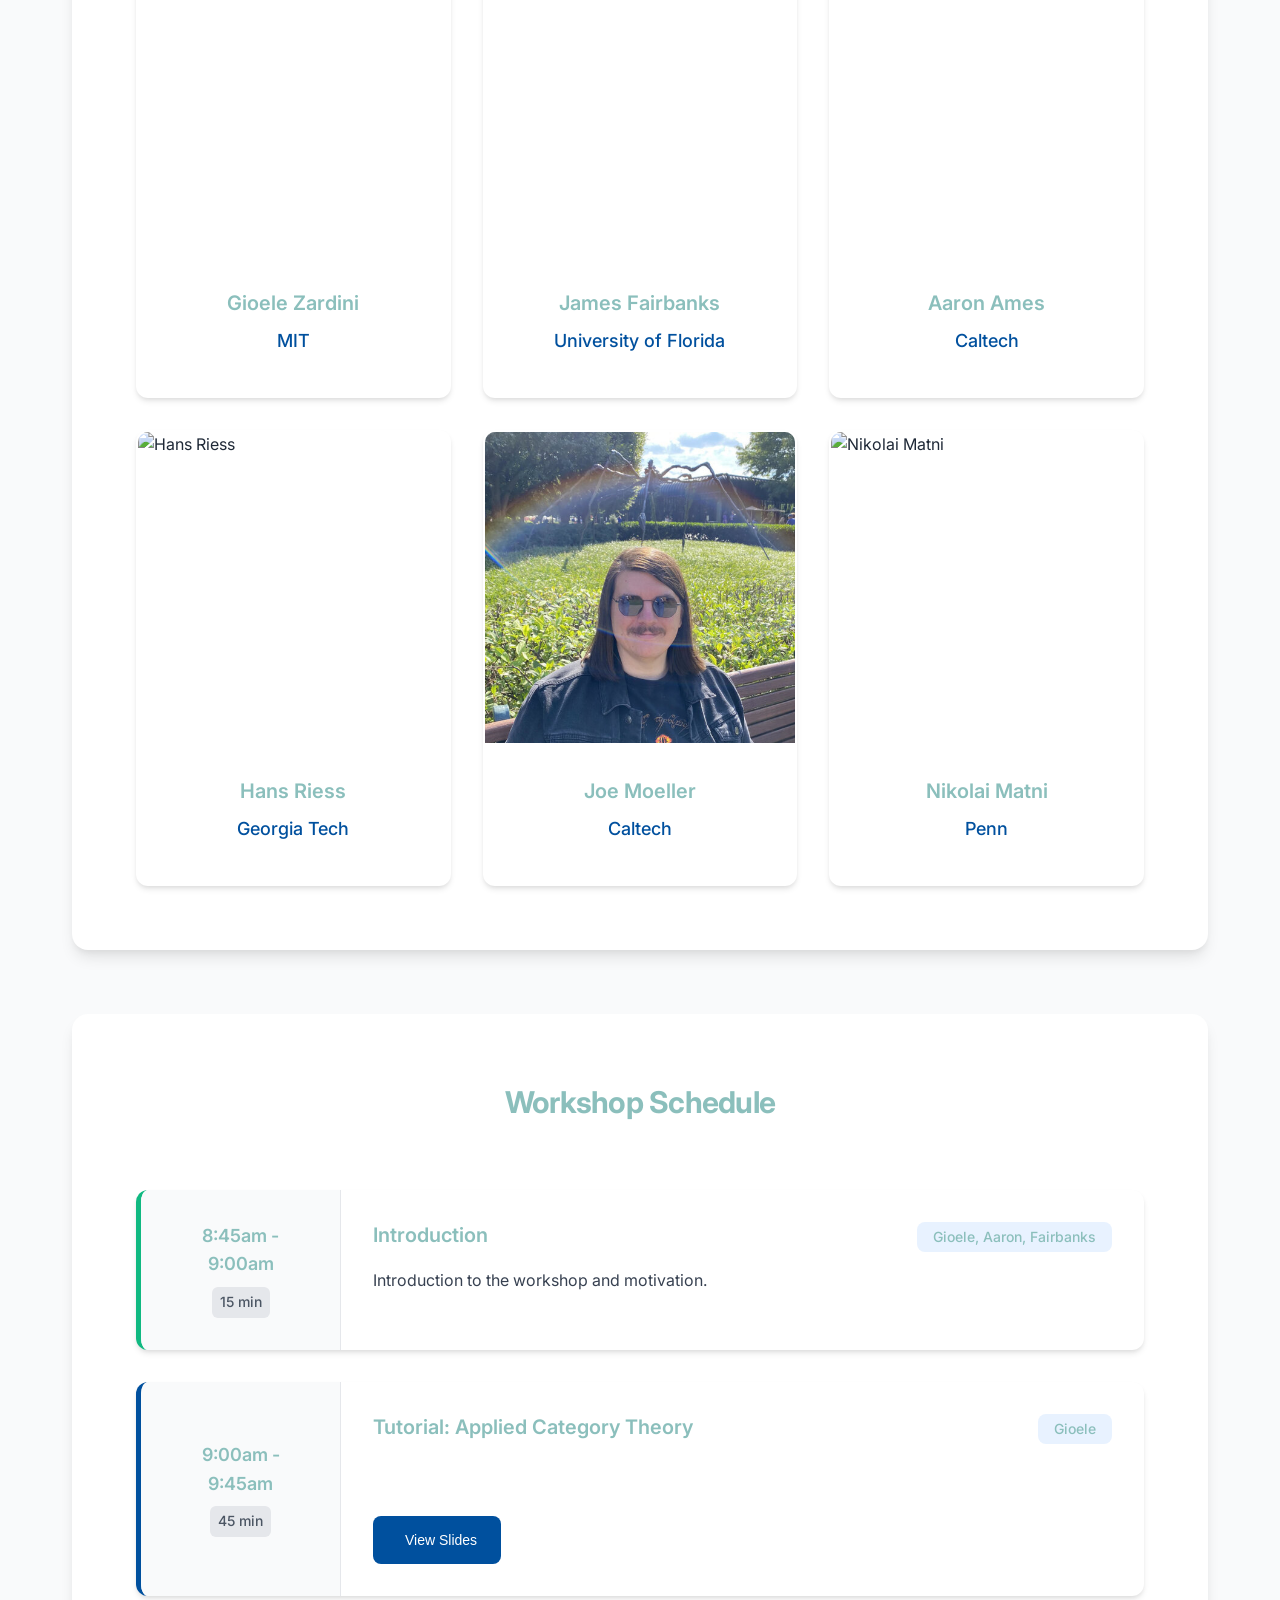
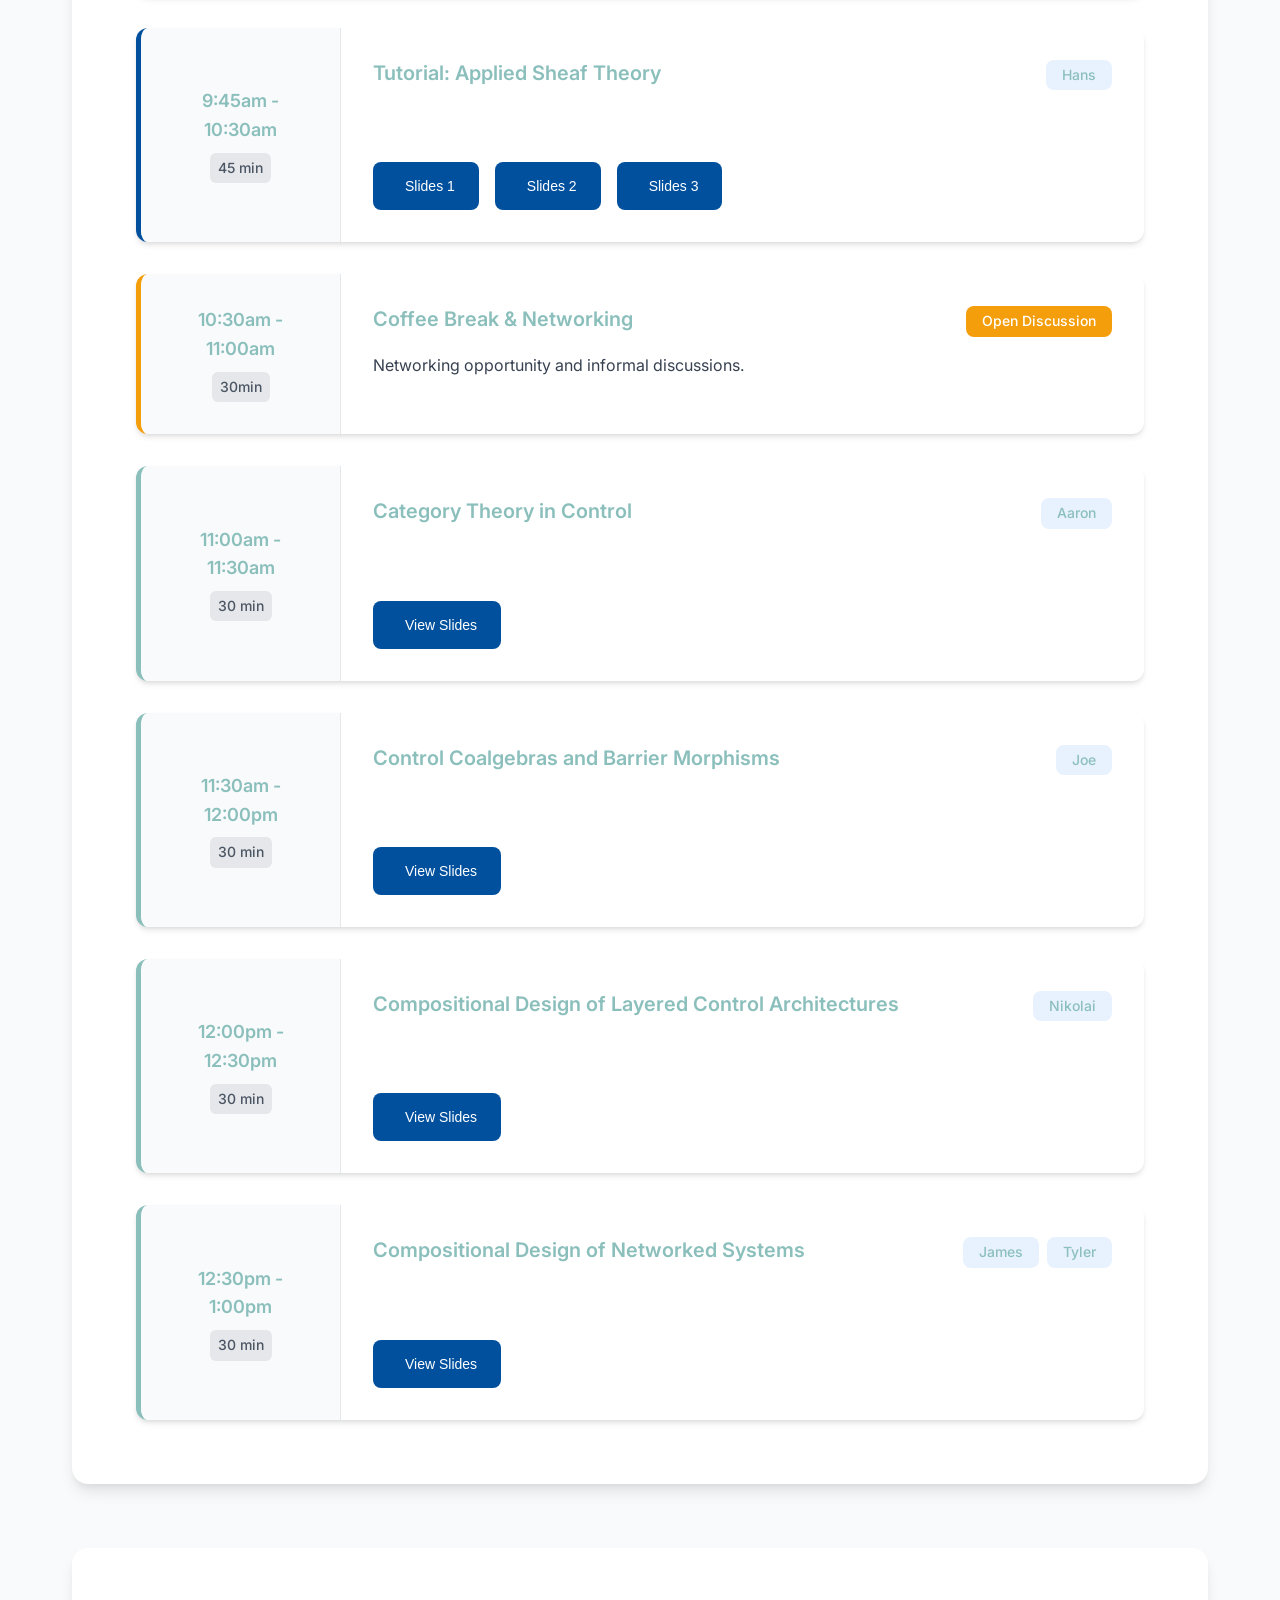
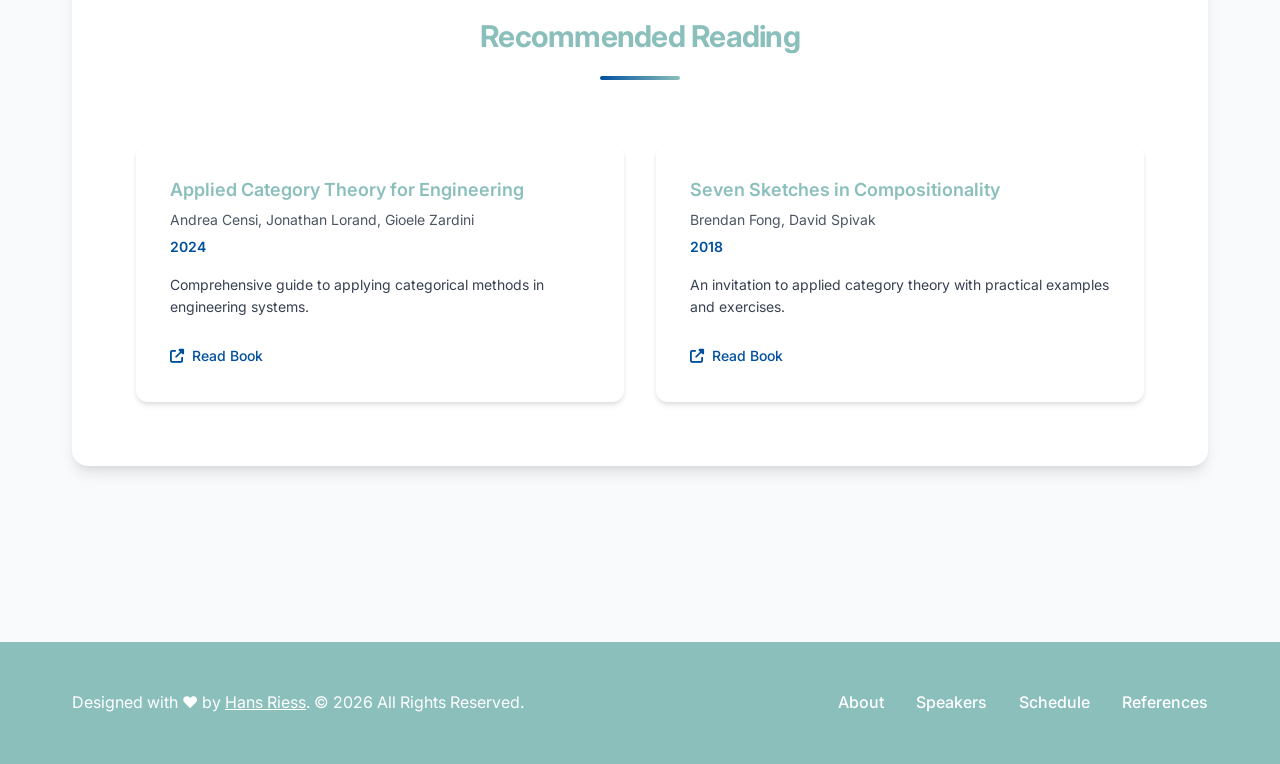
==== commit 8797dcd8: "Replace external logo with local ACC logo" ====
--- a/index.html
+++ b/index.html
@@ -14,7 +14,6 @@
             <div class="header-text">
                 <h1>Applied Category Theory for Compositional Decision Making</h1>
                 <div class="workshop-details">
-                    <img src="static/ACC_LOGO.png" style= alt="ACC 2025 Conference Logo" class="header-logo">
                     <div class="detail-item">
                         <i class="fas fa-calendar"></i>
                         <span>8:45am – 1:00am</span>
@@ -30,7 +29,7 @@
                     </div>
                 </div>
                 <div class="header-actions">
-                    <img src="https://confcats-siteplex.s3.us-east-1.amazonaws.com/acc25/small_acc25_logo_lr_color_fe5444424a.png" style="display: block; margin: 0 auto; width: 300px; height: auto;" alt="ACC 2025 Conference Logo" class="header-logo">
+                   <img src="static/ACC_LOGO.png" style="display: block; margin: 0 auto; width: 300px; height: auto;" alt="ACC 2025 Conference Logo" class="header-logo">
                 </div>
             </div>
         </div>
@@ -461,4 +460,4 @@
         });
     </script>
 </body>
-</html>+</html>
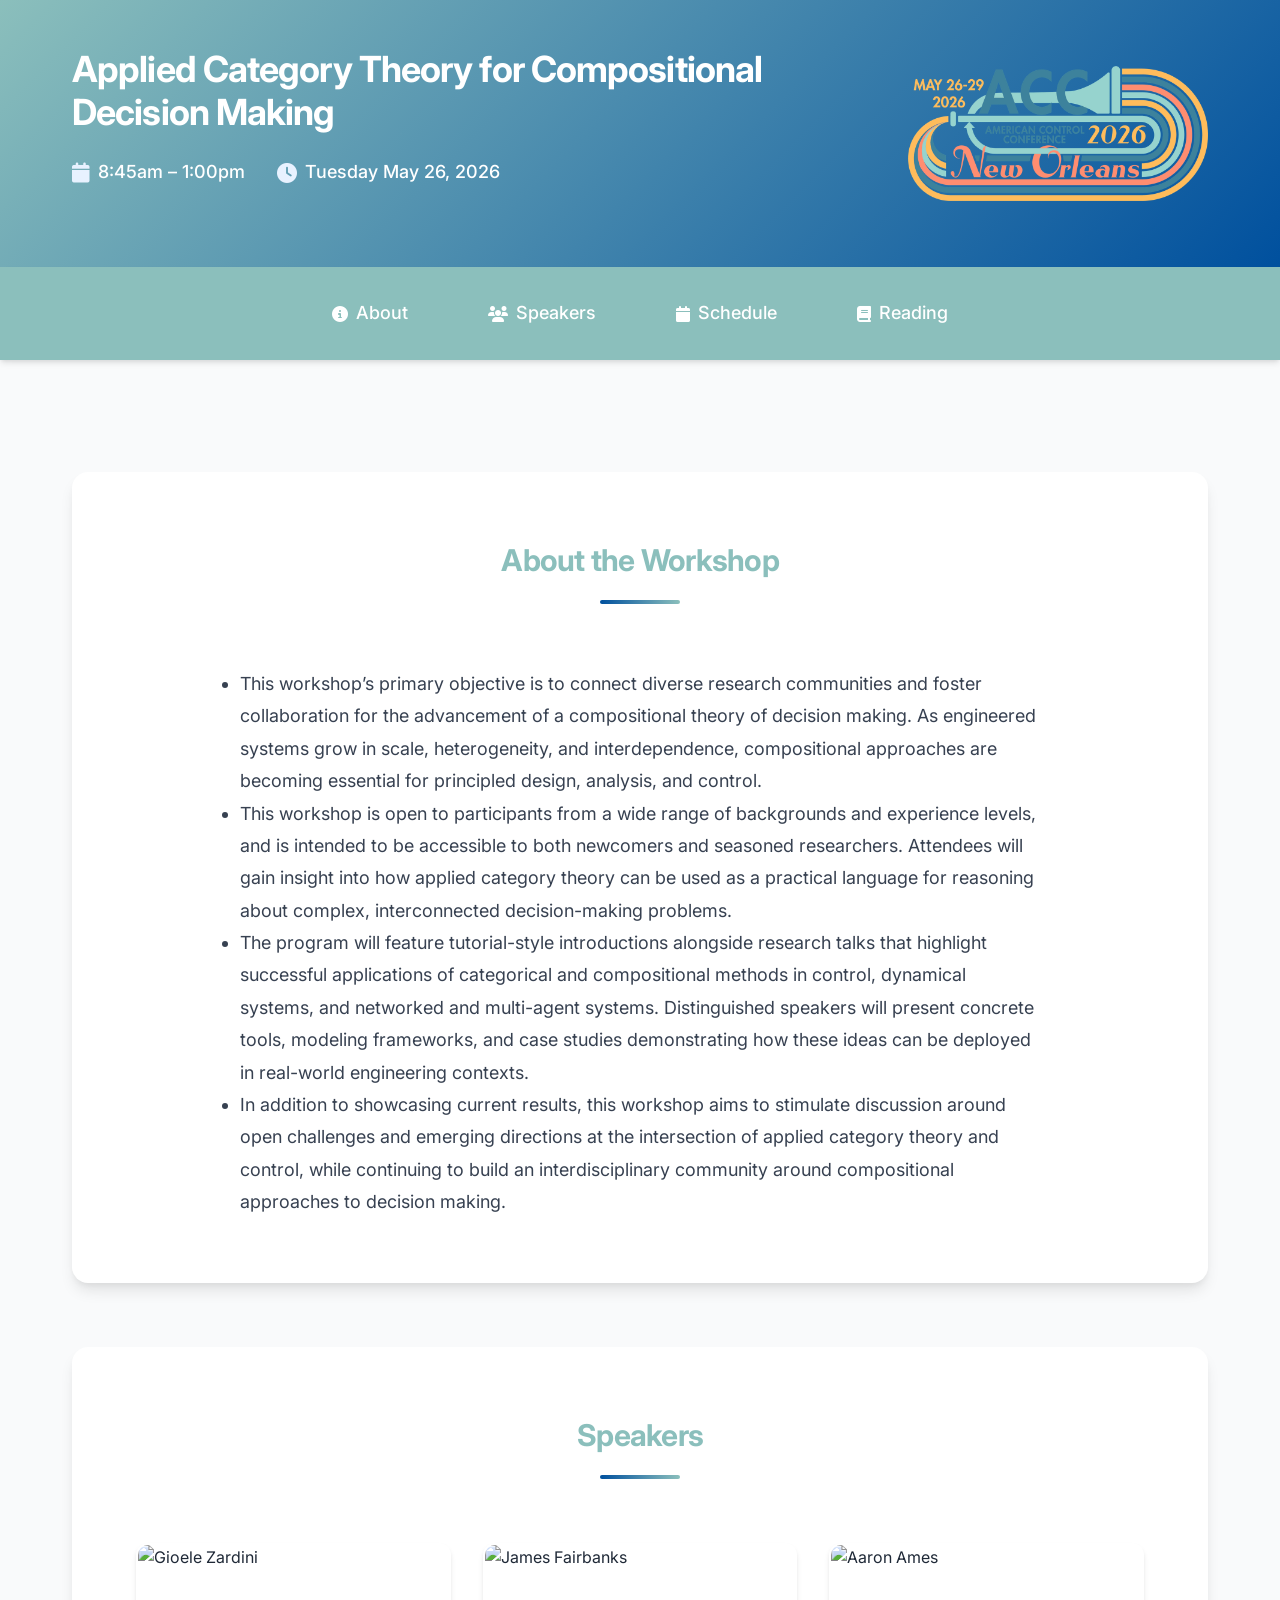
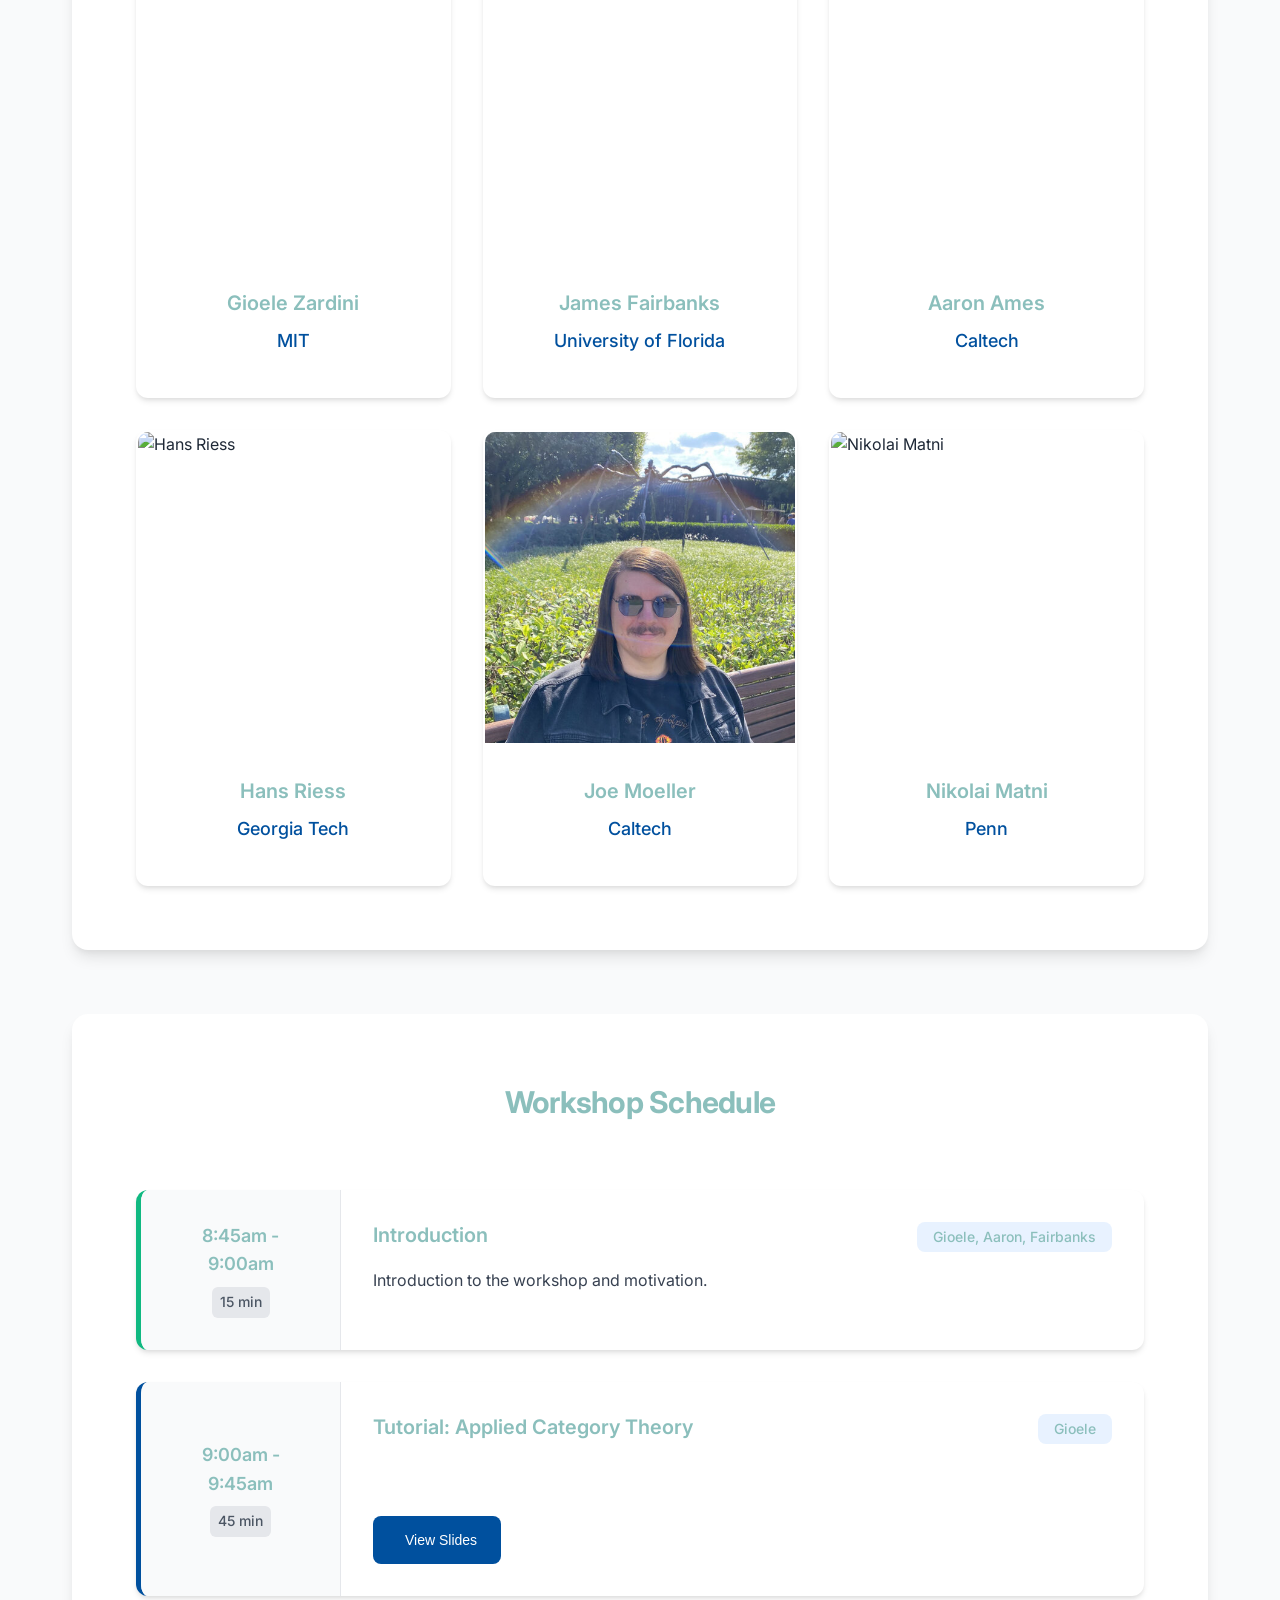
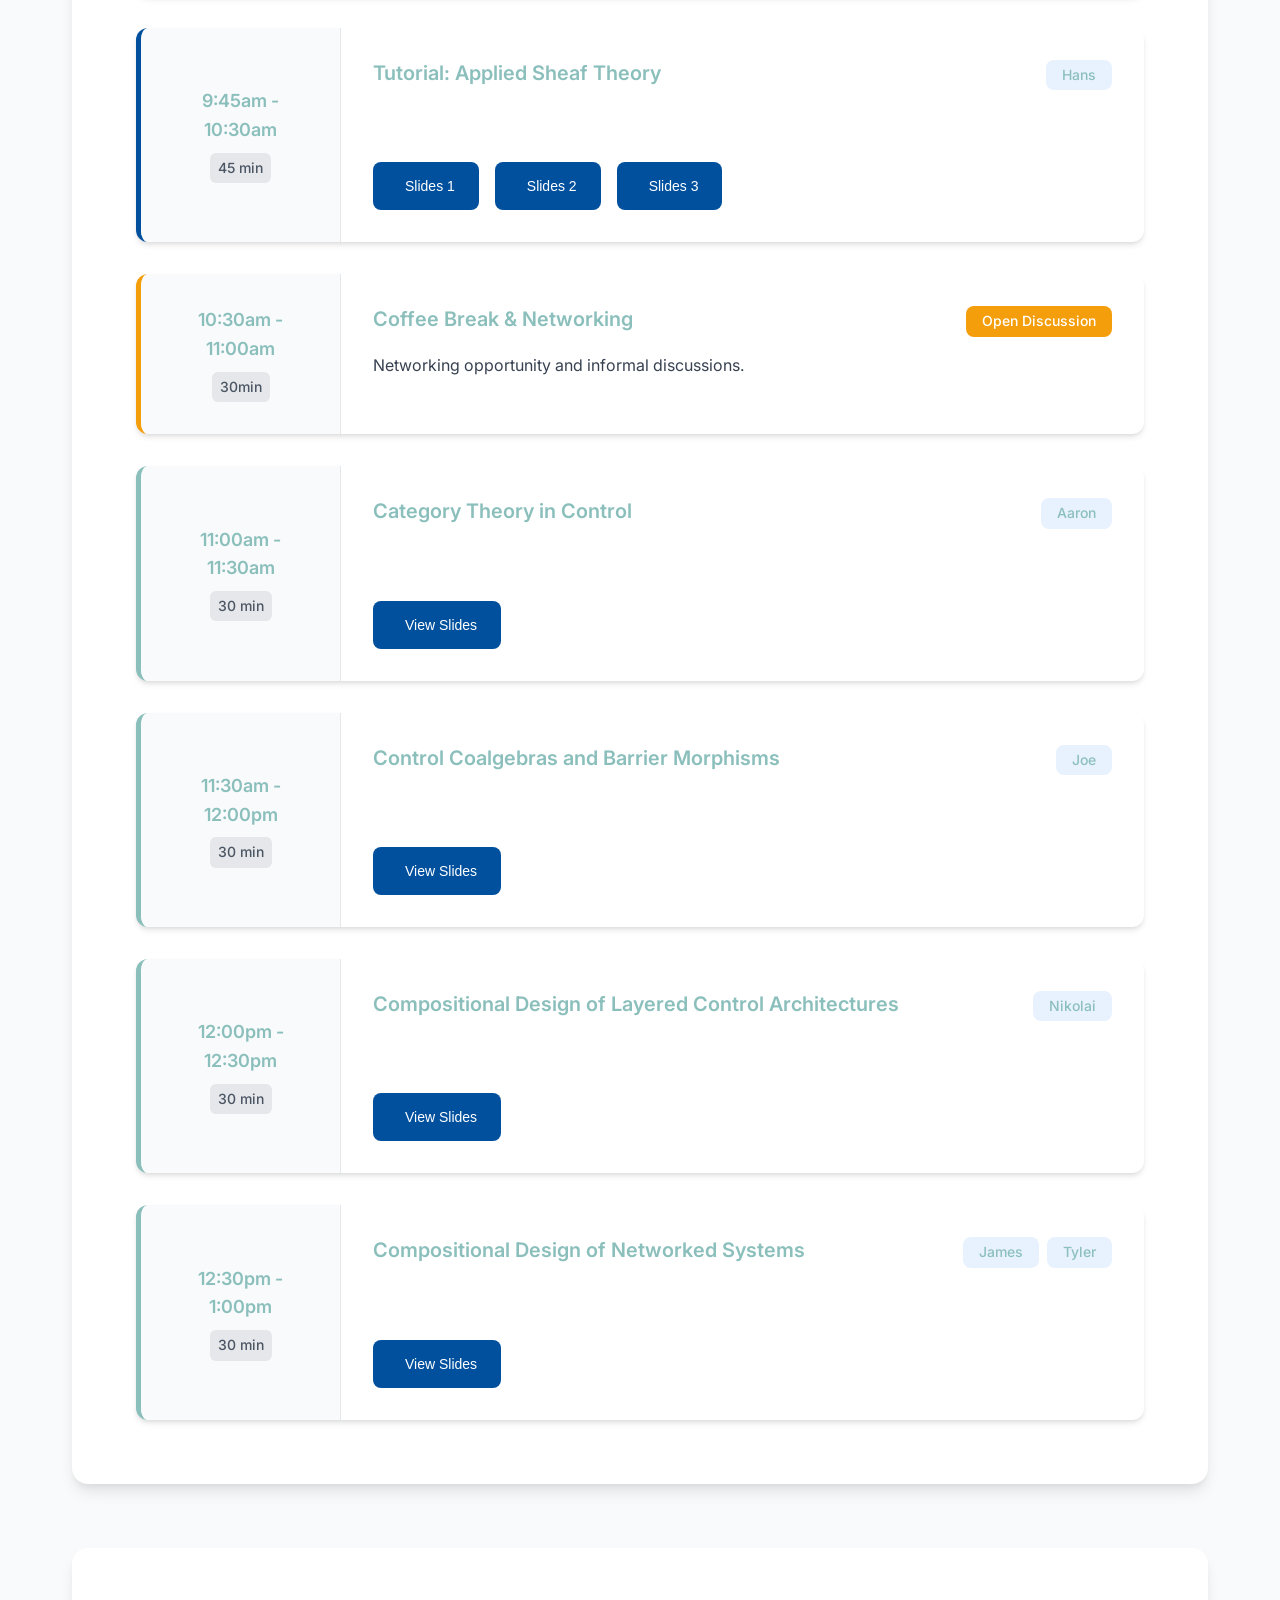
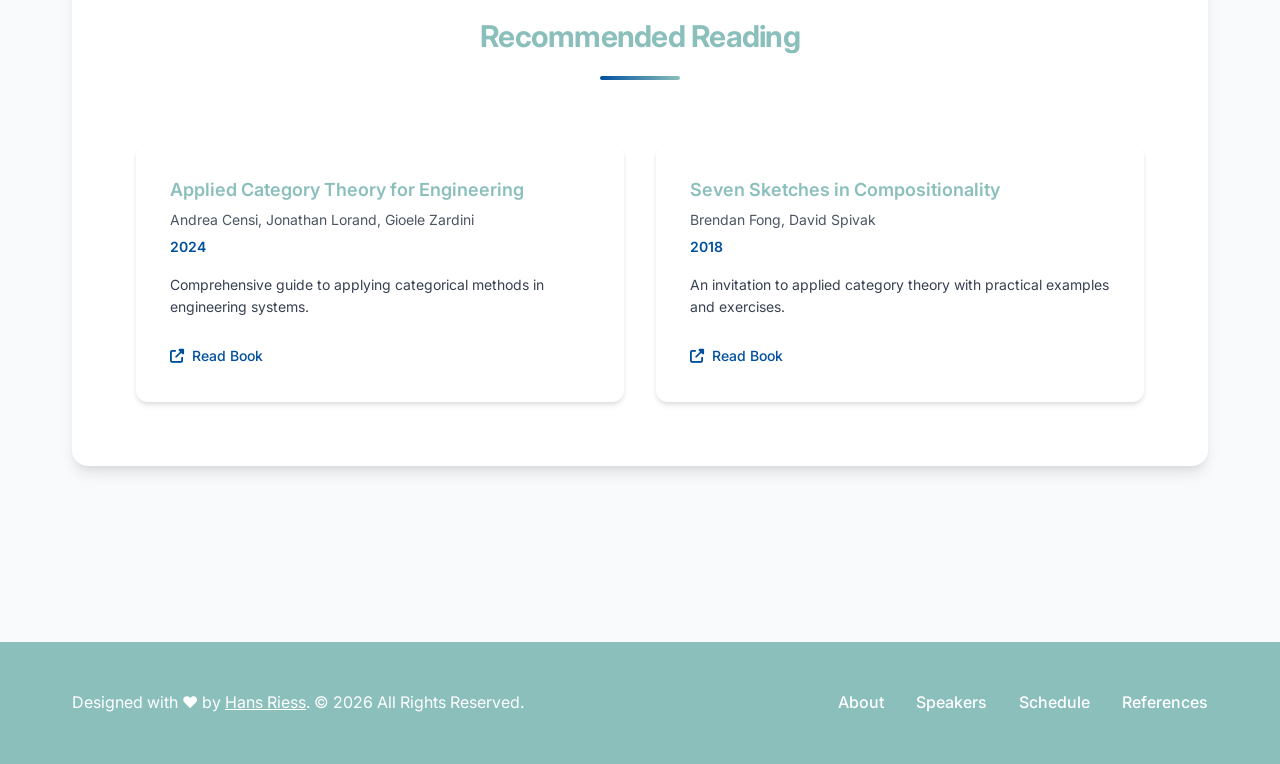
==== commit 62aaae39: "Update workshop time and abstract content" ====
--- a/index.html
+++ b/index.html
@@ -16,7 +16,7 @@
                 <div class="workshop-details">
                     <div class="detail-item">
                         <i class="fas fa-calendar"></i>
-                        <span>8:45am – 1:00am</span>
+                        <span>8:45am – 1:00pm</span>
                     </div>
                     <div class="detail-item">
                         <i class="fas fa-clock"></i>
@@ -299,7 +299,7 @@
                         </div>
                         <div class="talk-abstract">
                             <h4>Abstract</h4>
-                            <p>Multi-stage decision problems often require the computation of optimal decisions, such as in Markov processes, various classes of games, and many types of control systems. In their most general form, the computation of optimal decisions can require the solution of non-convex optimization problems. The solution to one such problem is a decision that, when applied to a system, affects its future states in ways that constrain future decisions. To formally model these dependencies, this talk will present a novel category – called AlgBifun – in which we can model the composition of non-convex optimization problems. We focus on the case of model-predictive control (MPC), and our main result shows that an MPC problem is a composition of morphisms in this category. We will also see how constraints on initial states, terminal states, and periodicity are readily formulated in this setting. This talk will also discuss future work on connecting these categorical formalisms to other work in category theory on dynamical systems.</p>
+                            <p>Abstract and slides coming soon...</p>    
                         </div>
                         <div class="talk-actions">
                             <button class="slides-btn" onclick="window.open('slides/nonconvex_decisions.pdf')">
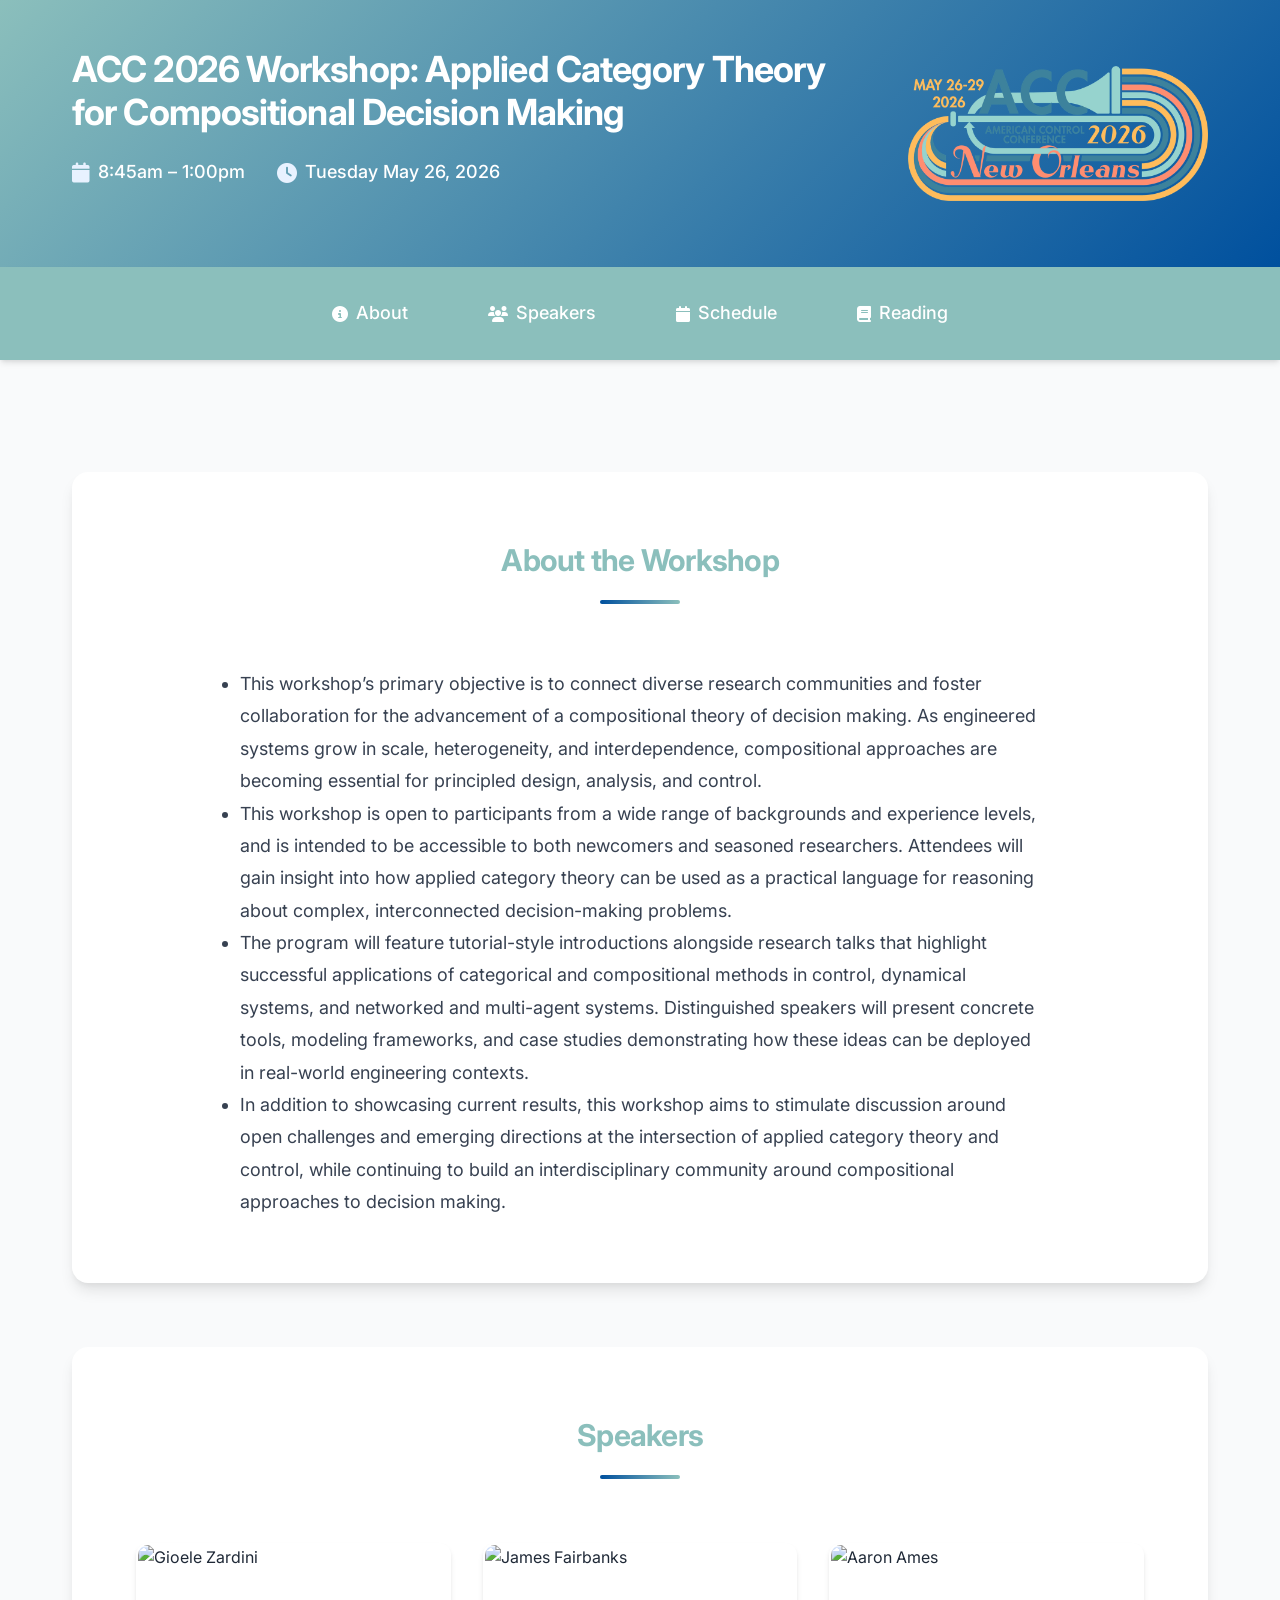
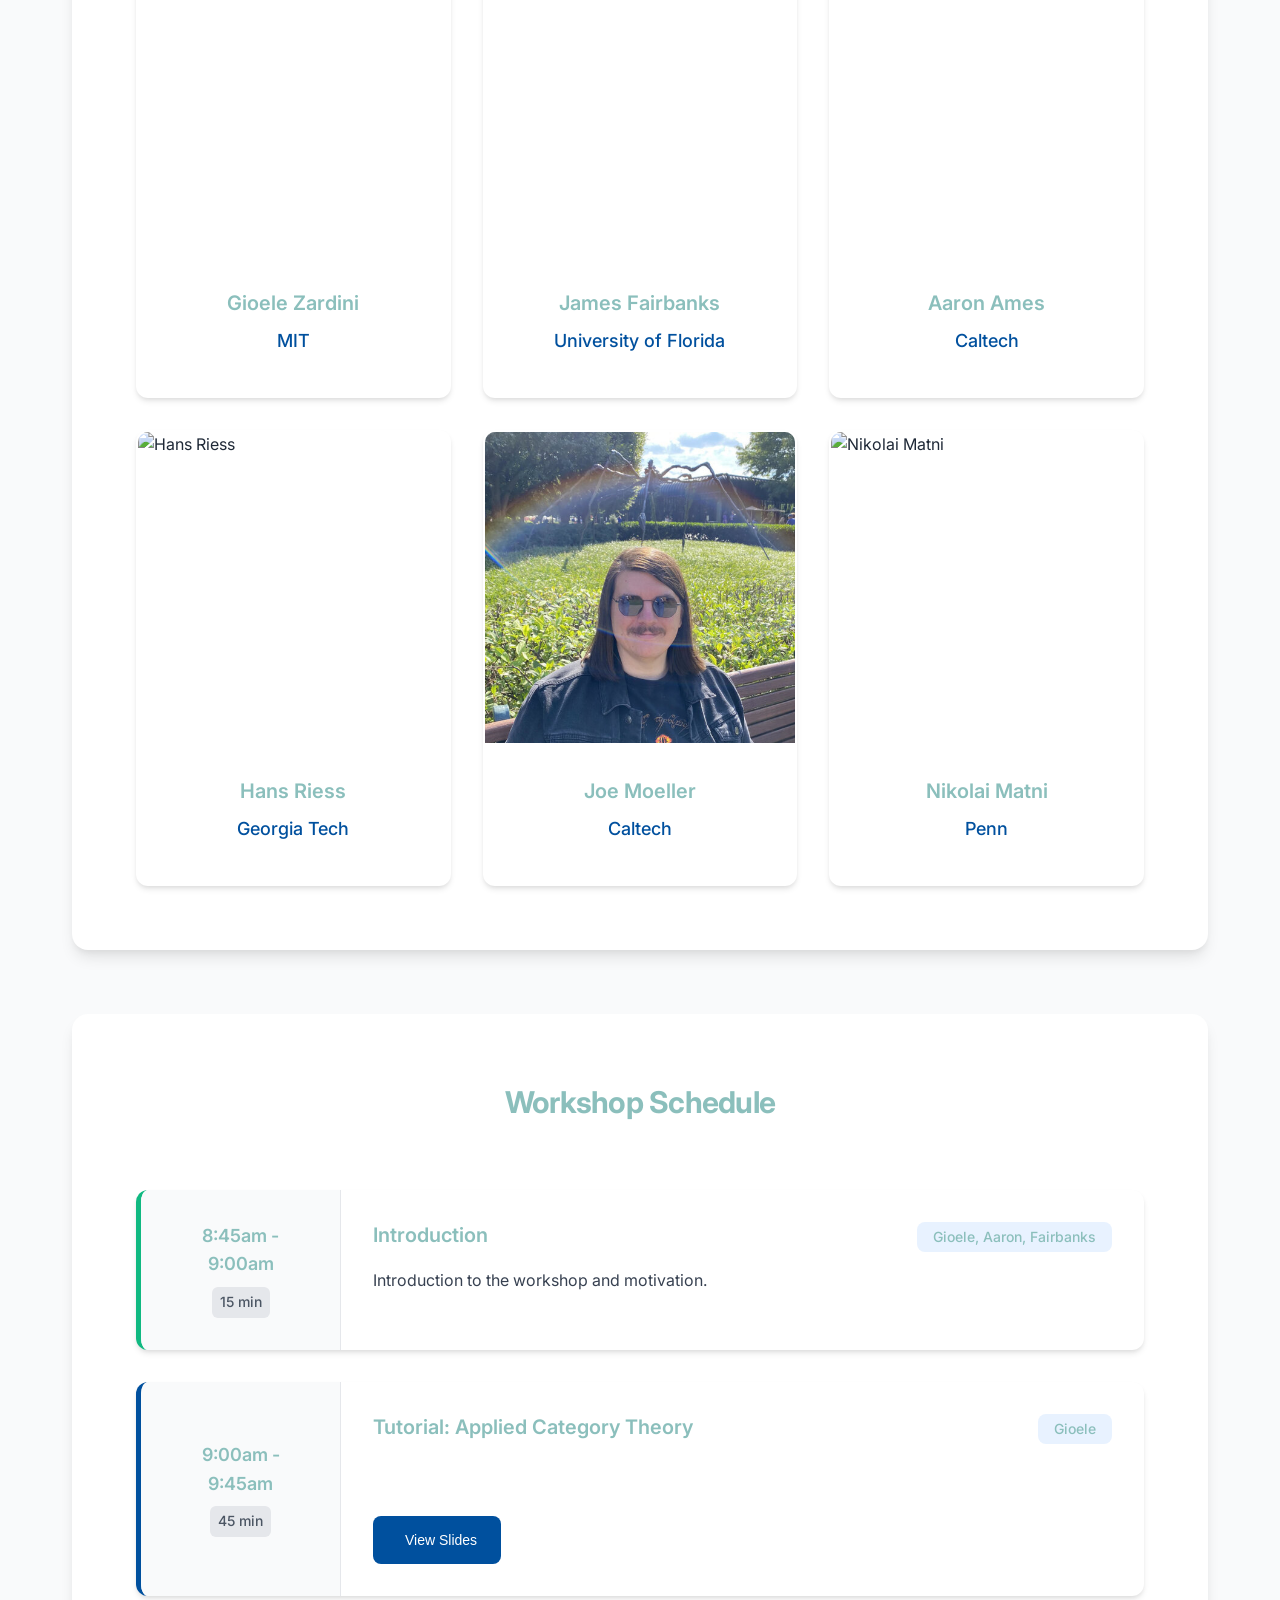
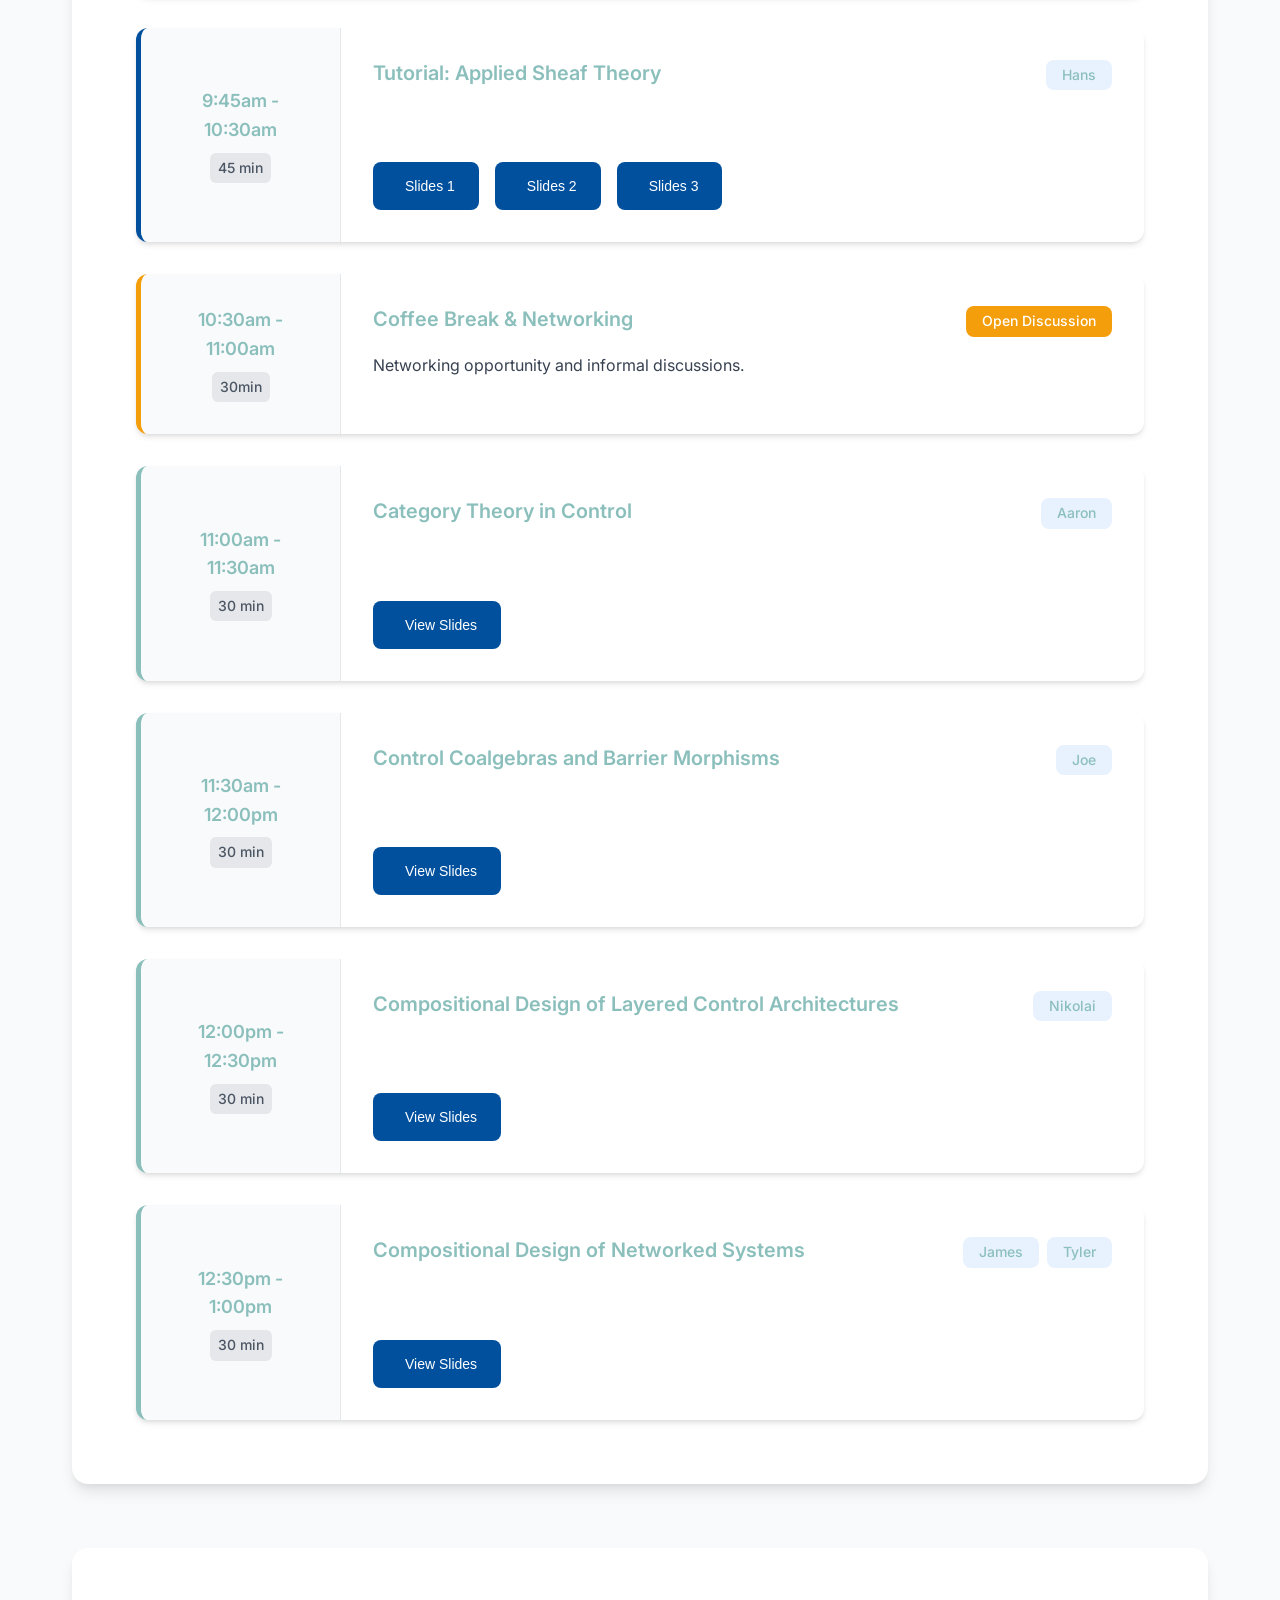
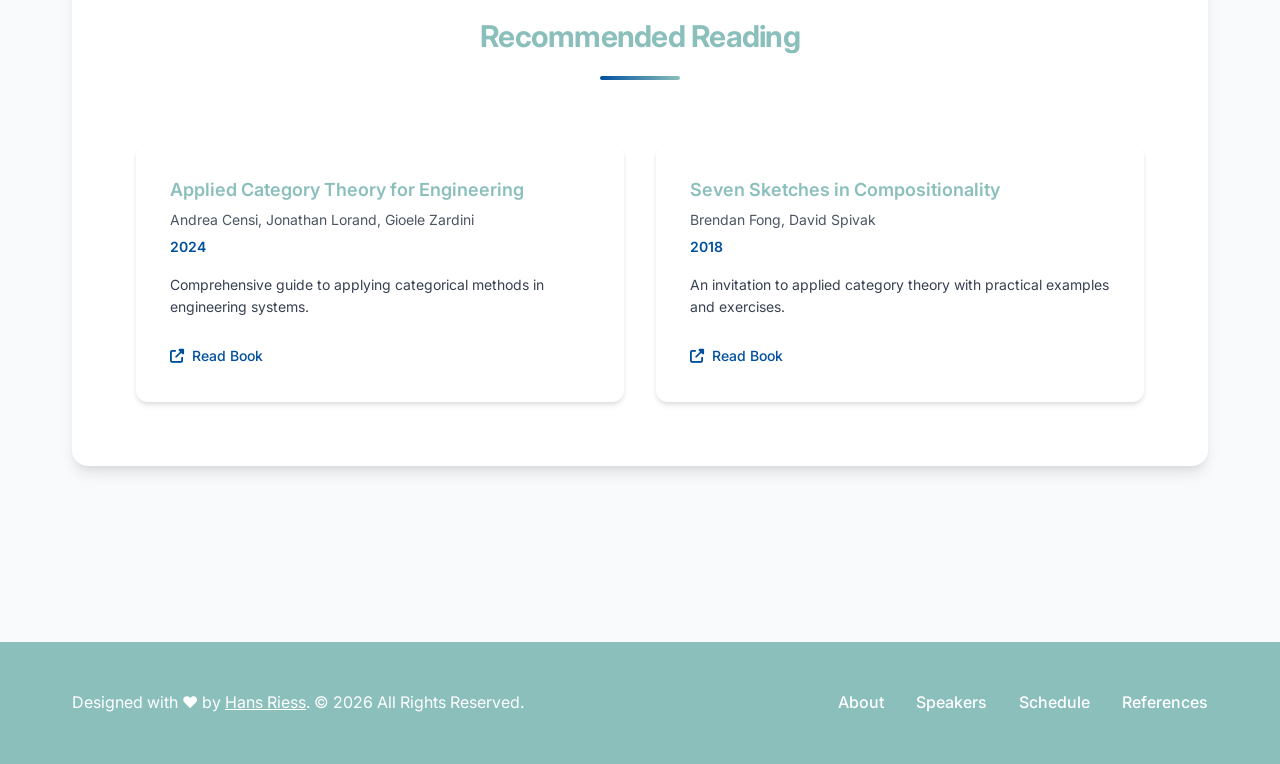
==== commit 2259e03f: "Update title and speaker link in index.html" ====
--- a/index.html
+++ b/index.html
@@ -3,7 +3,7 @@
 <head>
     <meta charset="UTF-8">
     <meta name="viewport" content="width=device-width, initial-scale=1.0">
-    <title>W04: Applied Category Theory for Compositional Decision Making</title>
+    <title>Applied Category Theory for Compositional Decision Making</title>
     <link rel="stylesheet" href="style.css">
     <link href="https://fonts.googleapis.com/css2?family=Inter:wght@300;400;500;600;700&display=swap" rel="stylesheet">
     <link href="https://cdnjs.cloudflare.com/ajax/libs/font-awesome/6.4.0/css/all.min.css" rel="stylesheet">
@@ -12,7 +12,7 @@
     <header class="hero-header">
         <div class="header-content">
             <div class="header-text">
-                <h1>Applied Category Theory for Compositional Decision Making</h1>
+                <h1>ACC 2026 Workshop: Applied Category Theory for Compositional Decision Making</h1>
                 <div class="workshop-details">
                     <div class="detail-item">
                         <i class="fas fa-calendar"></i>
@@ -108,7 +108,7 @@
                         <img src="https://caltech-prod.resources.caltech.edu/main/images/ames_aaron-director-of-cast-web_720.width-450.jpg" alt="Aaron Ames">
                         <div class="speaker-overlay">
                             <div class="speaker-links">
-                                <a href="http://www.bipedalrobotics.com/" class="speaker-link" title="Visit Website"><i class="fas fa-globe"></i></a>
+                                <a href="https://mce.caltech.edu/people/adames" class="speaker-link" title="Visit Website"><i class="fas fa-globe"></i></a>
                             </div>
                         </div>
                     </div>
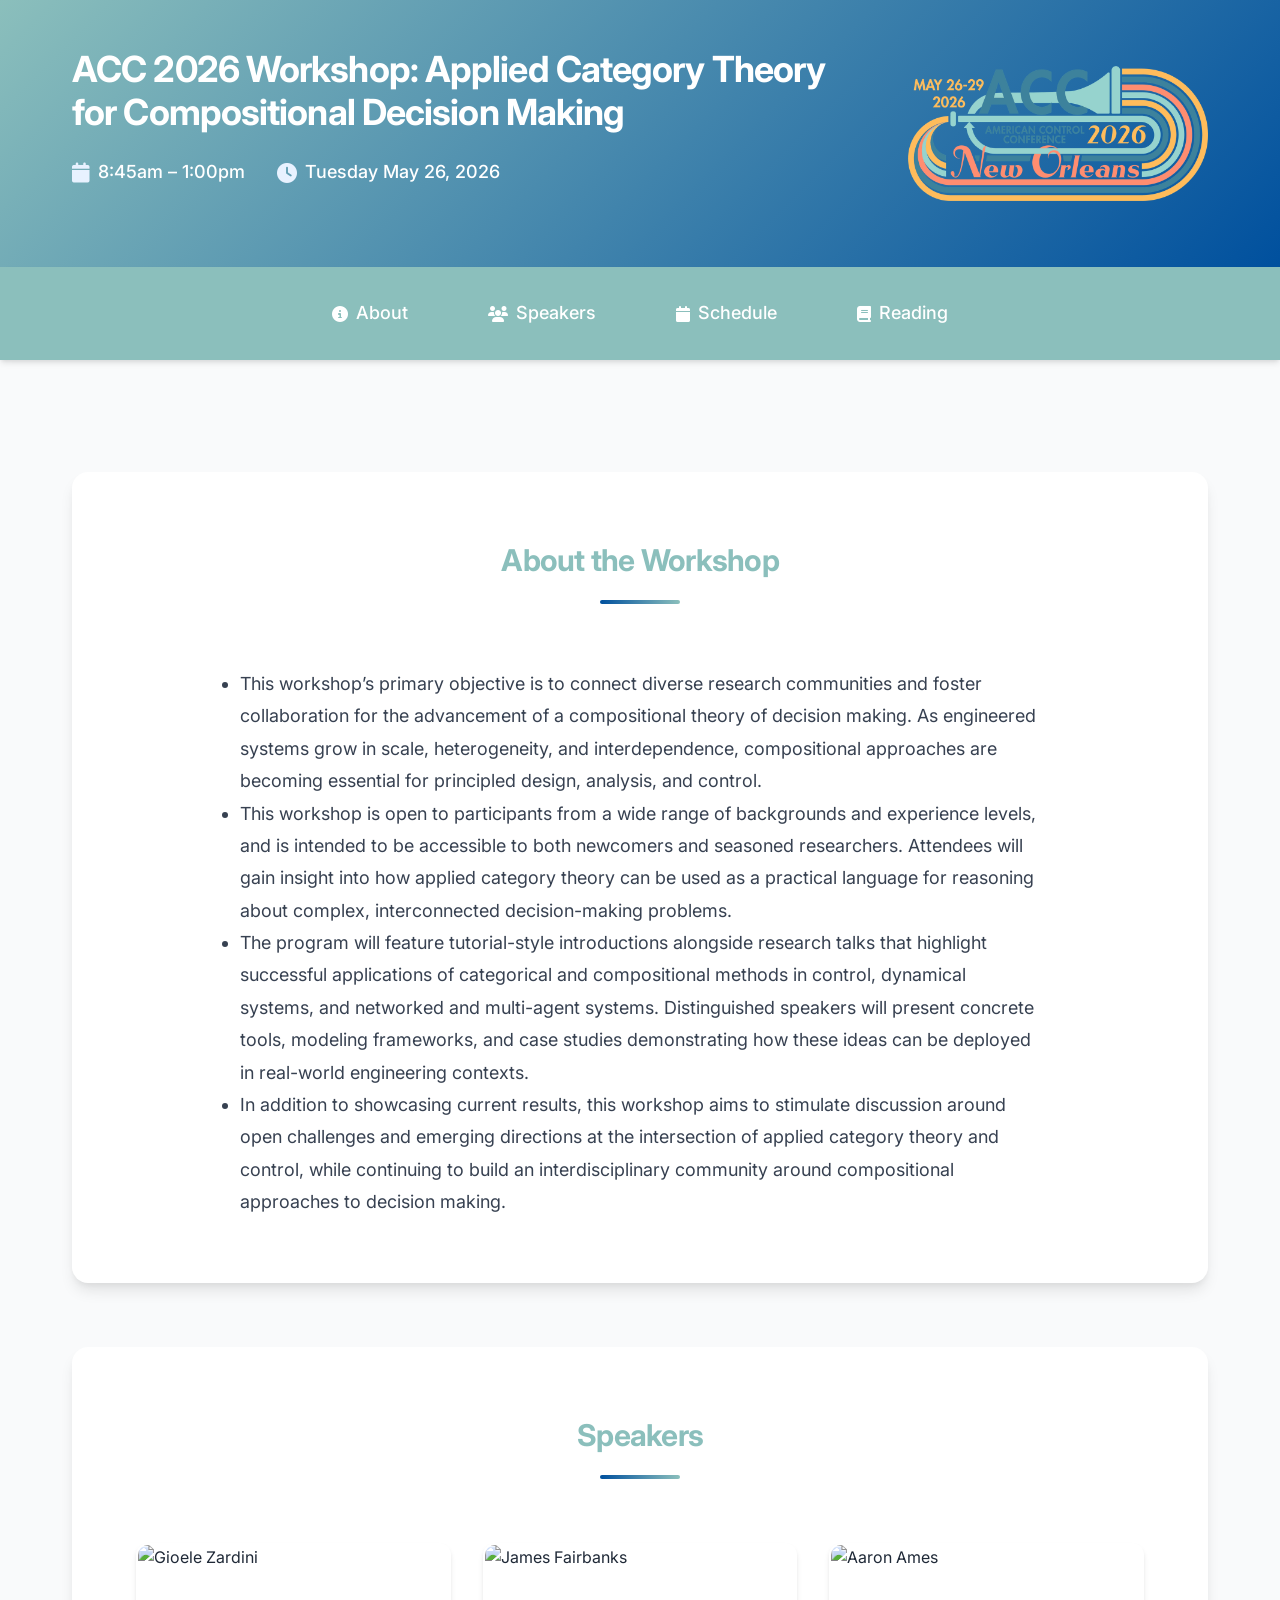
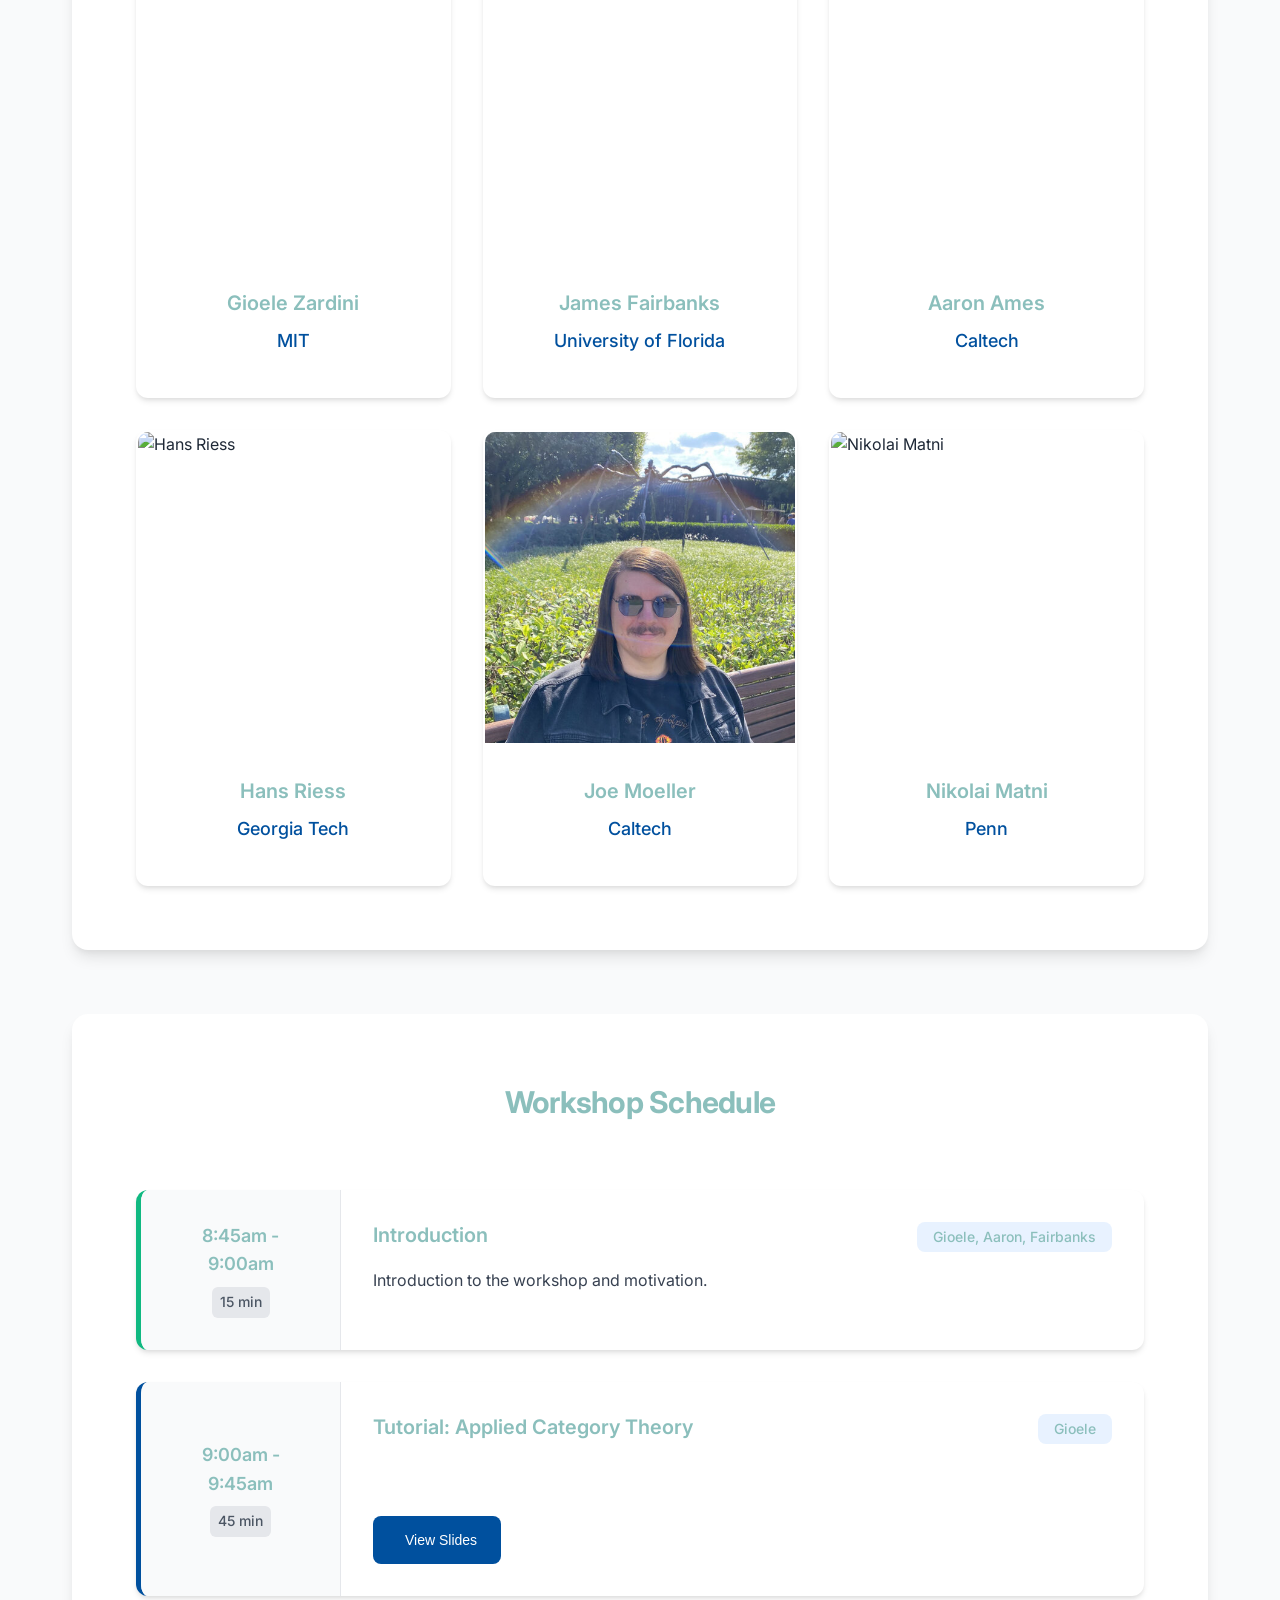
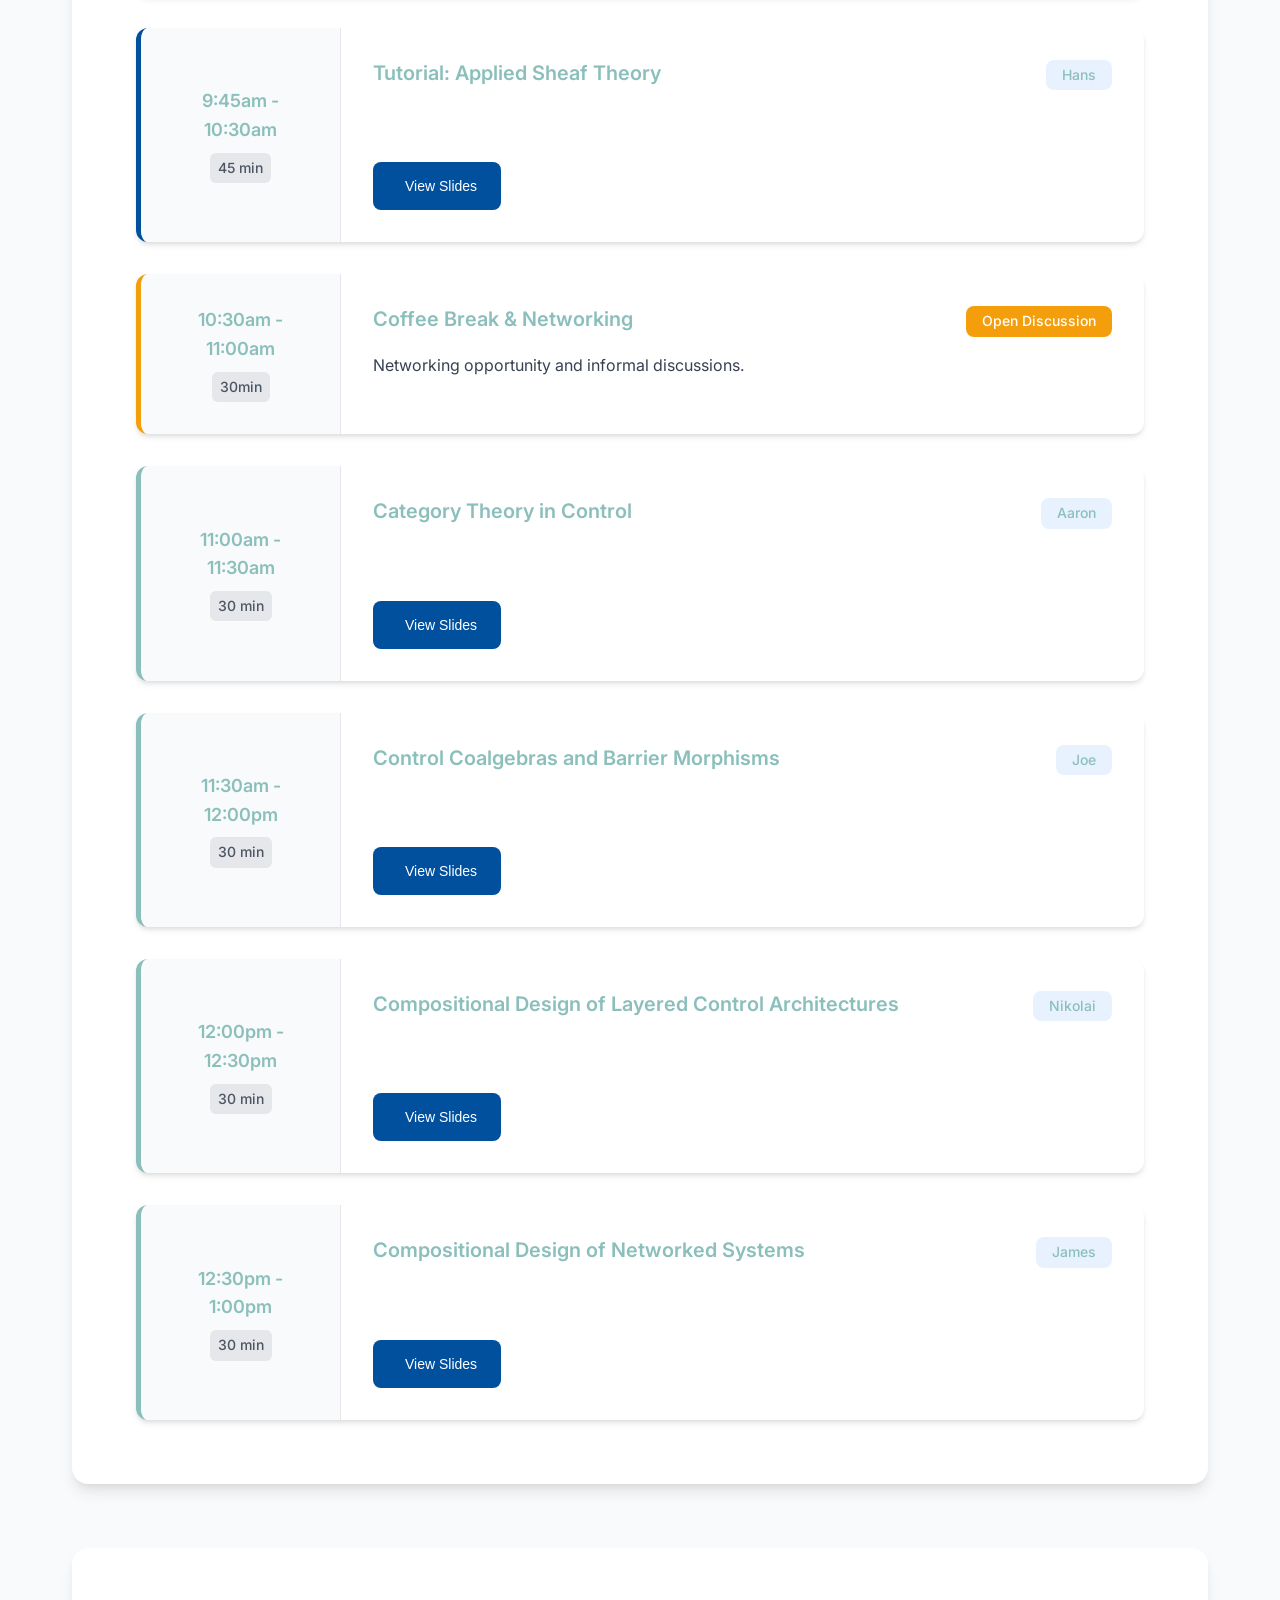
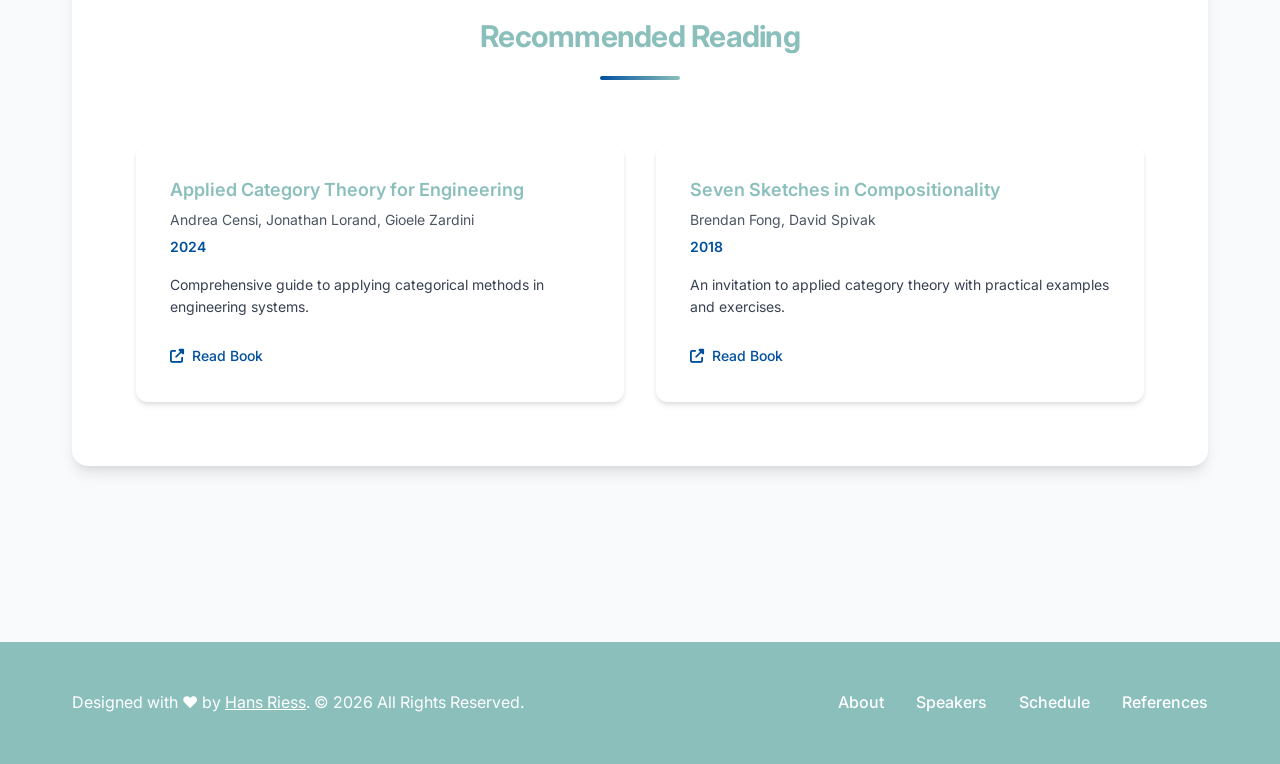
==== commit 7f25eb81: "Change button label and update abstract text Updated button text and modified abstract message." ====
--- a/index.html
+++ b/index.html
@@ -230,15 +230,7 @@
                         <div class="talk-actions">
                             <button class="slides-btn" onclick="window.open('#', '_blank')">
                                 <i class="fas fa-presentation"></i>
-                                Slides 1
-                            </button>
-                            <button class="slides-btn" onclick="window.open('slides/acc_tutorial_intro.pdf')">
-                                <i class="fas fa-presentation"></i>
-                                Slides 2
-                            </button>
-                            <button class="slides-btn" onclick="window.open('slides/ames_intro.pdf')">
-                                <i class="fas fa-presentation"></i>
-                                Slides 3
+                                View Slides
                             </button>
                         </div>
                     </div>
@@ -345,12 +337,11 @@
                             <h3>Compositional Design of Networked Systems</h3>
                             <div class="talk-speakers">
                                 <span class="speaker-tag">James</span>
-                                <span class="speaker-tag">Tyler</span>
-                            </div>
-                        </div>
-                        <div class="talk-abstract">
-                            <h4>Abstract</h4>
-                            <p>Abstract coming soon...</p>
+                            </div>
+                        </div>
+                        <div class="talk-abstract">
+                            <h4>Abstract</h4>
+                            <p>Abstract and slides coming soon...</p>
                         </div>
                         <div class="talk-actions">
                             <button class="slides-btn" onclick="window.open('#', '_blank')">
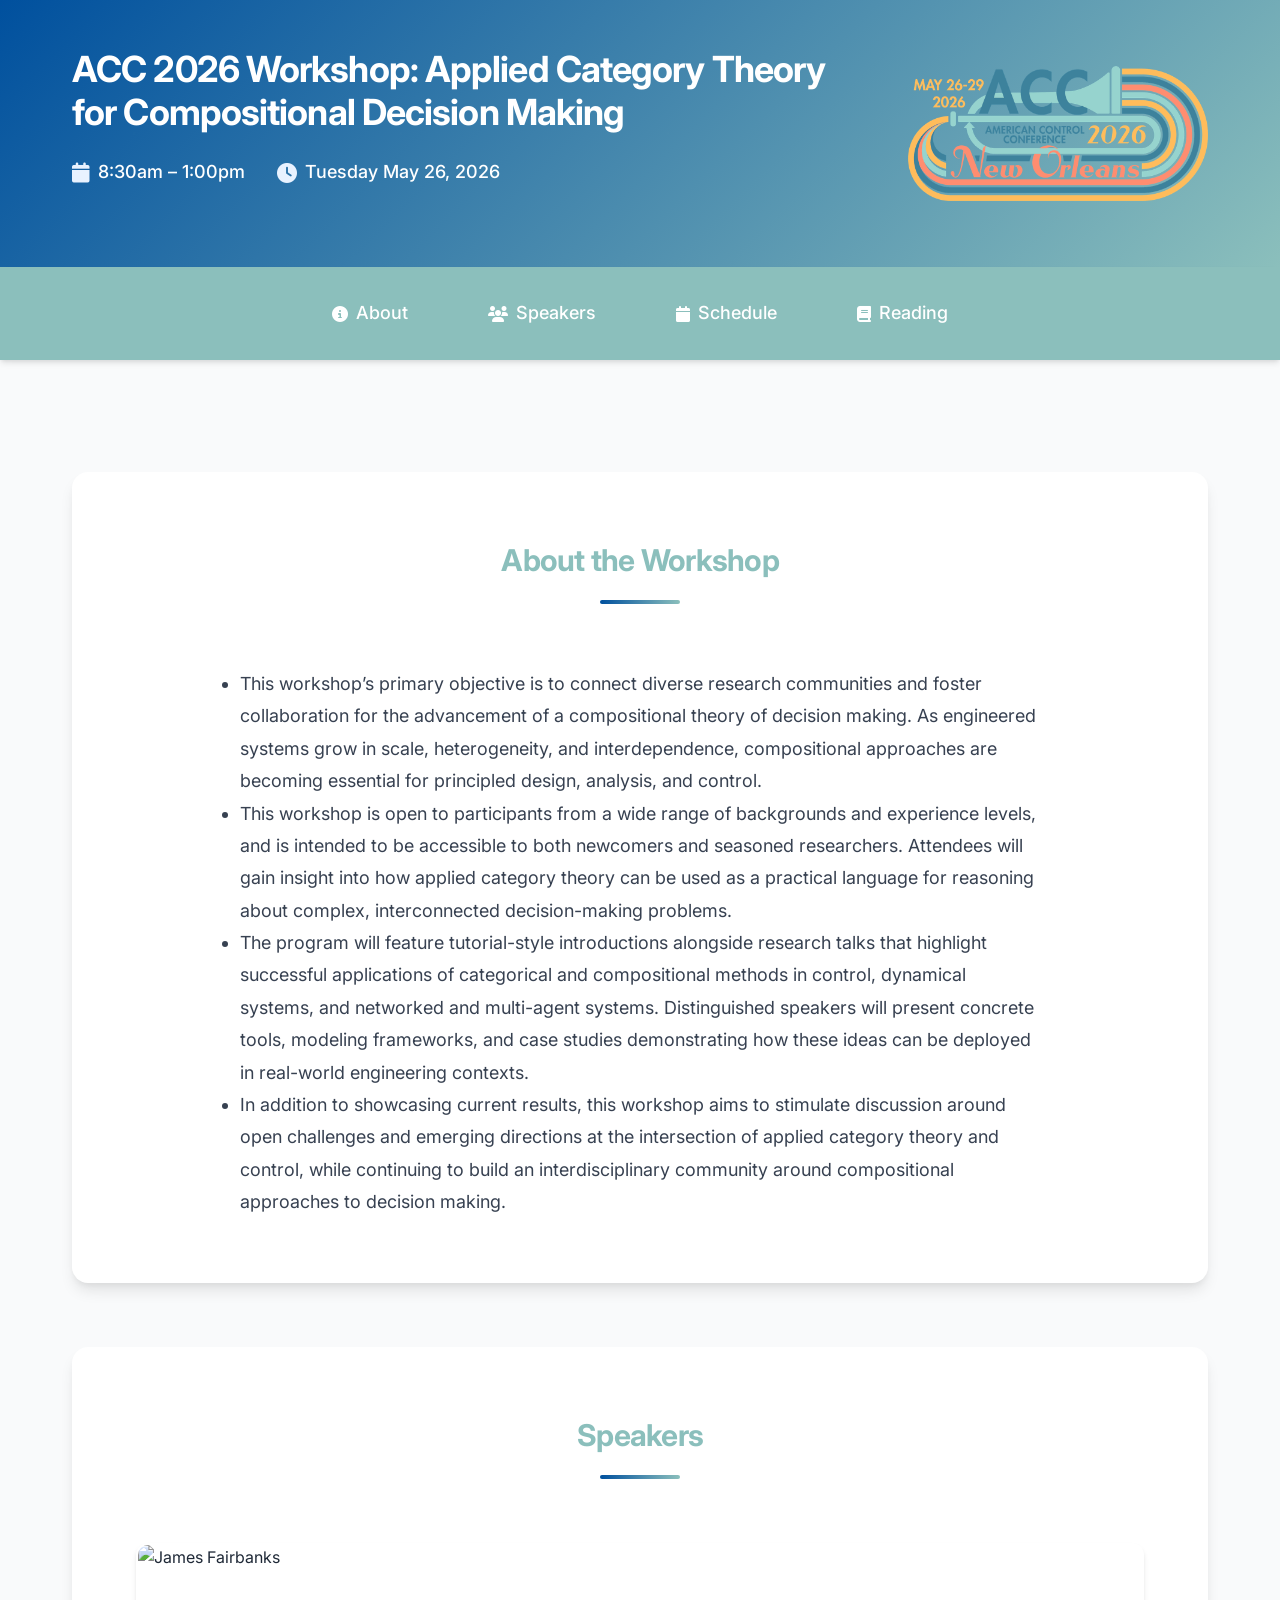
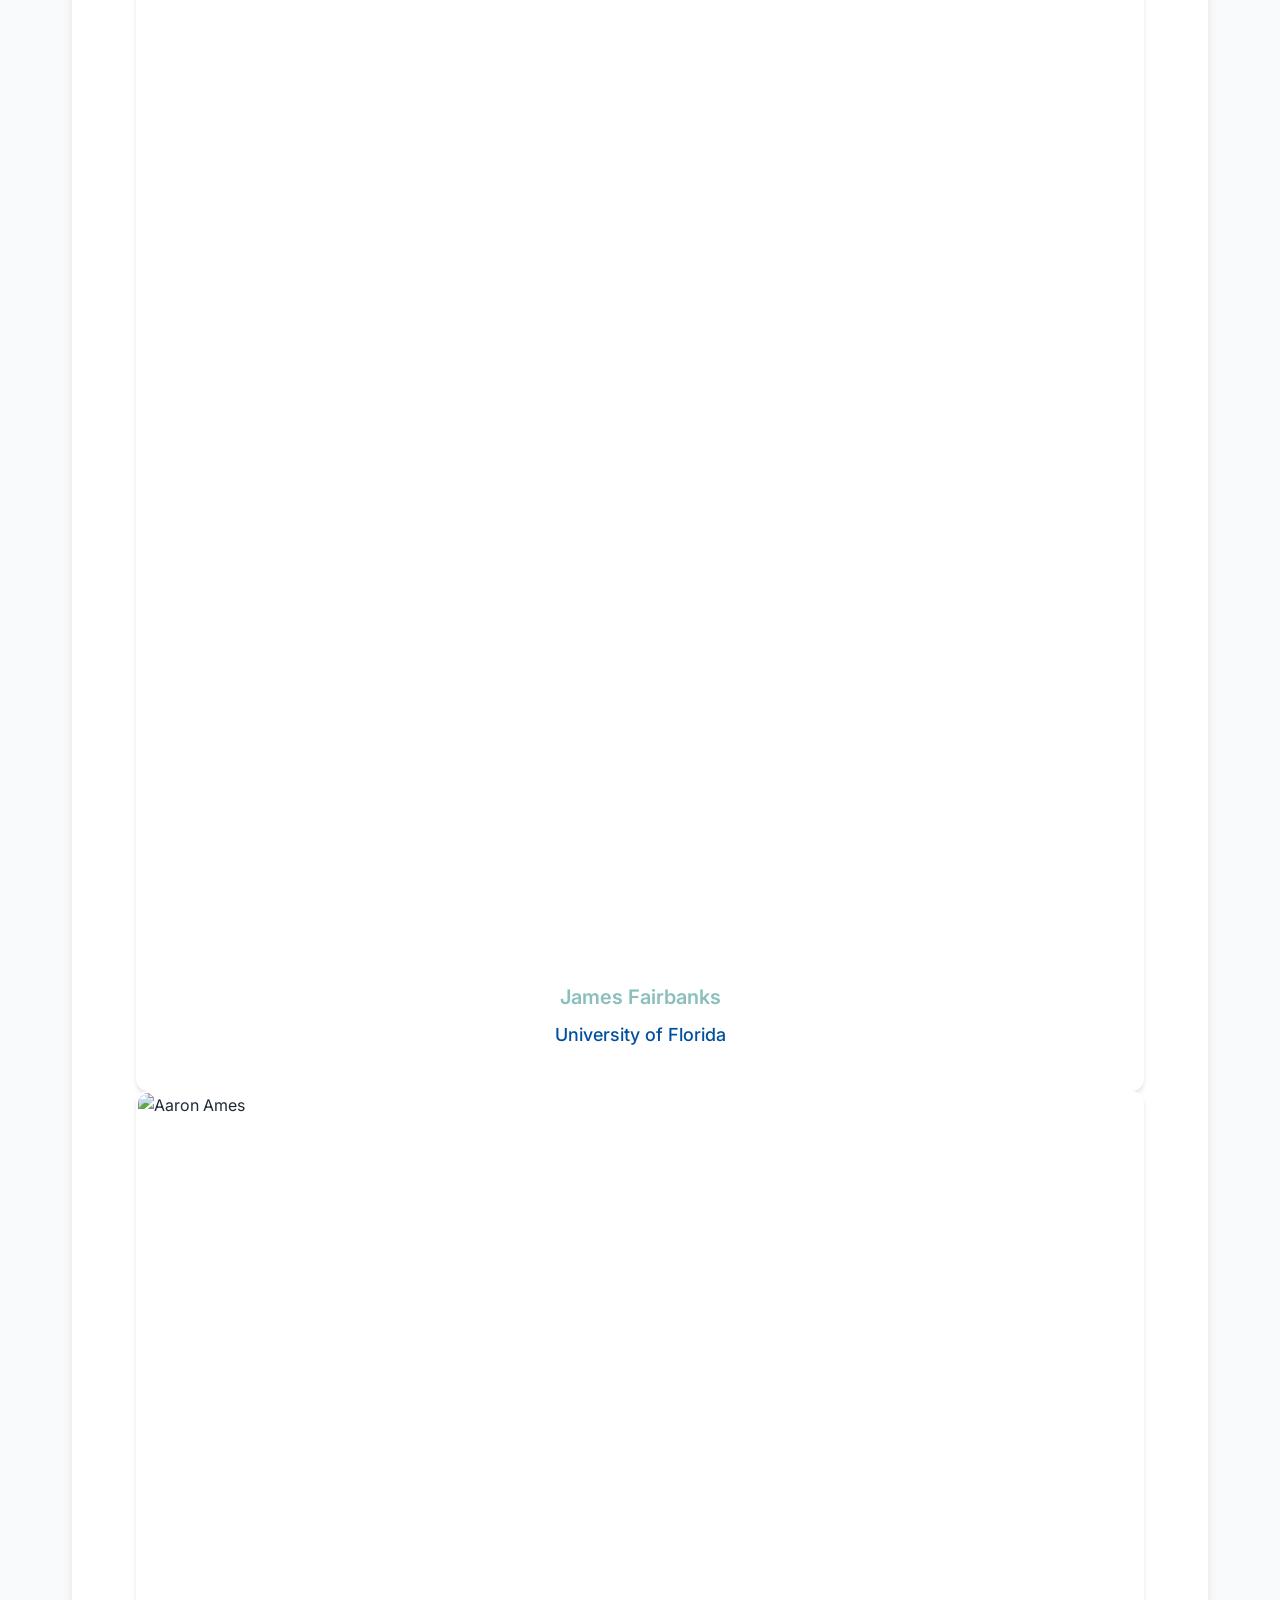
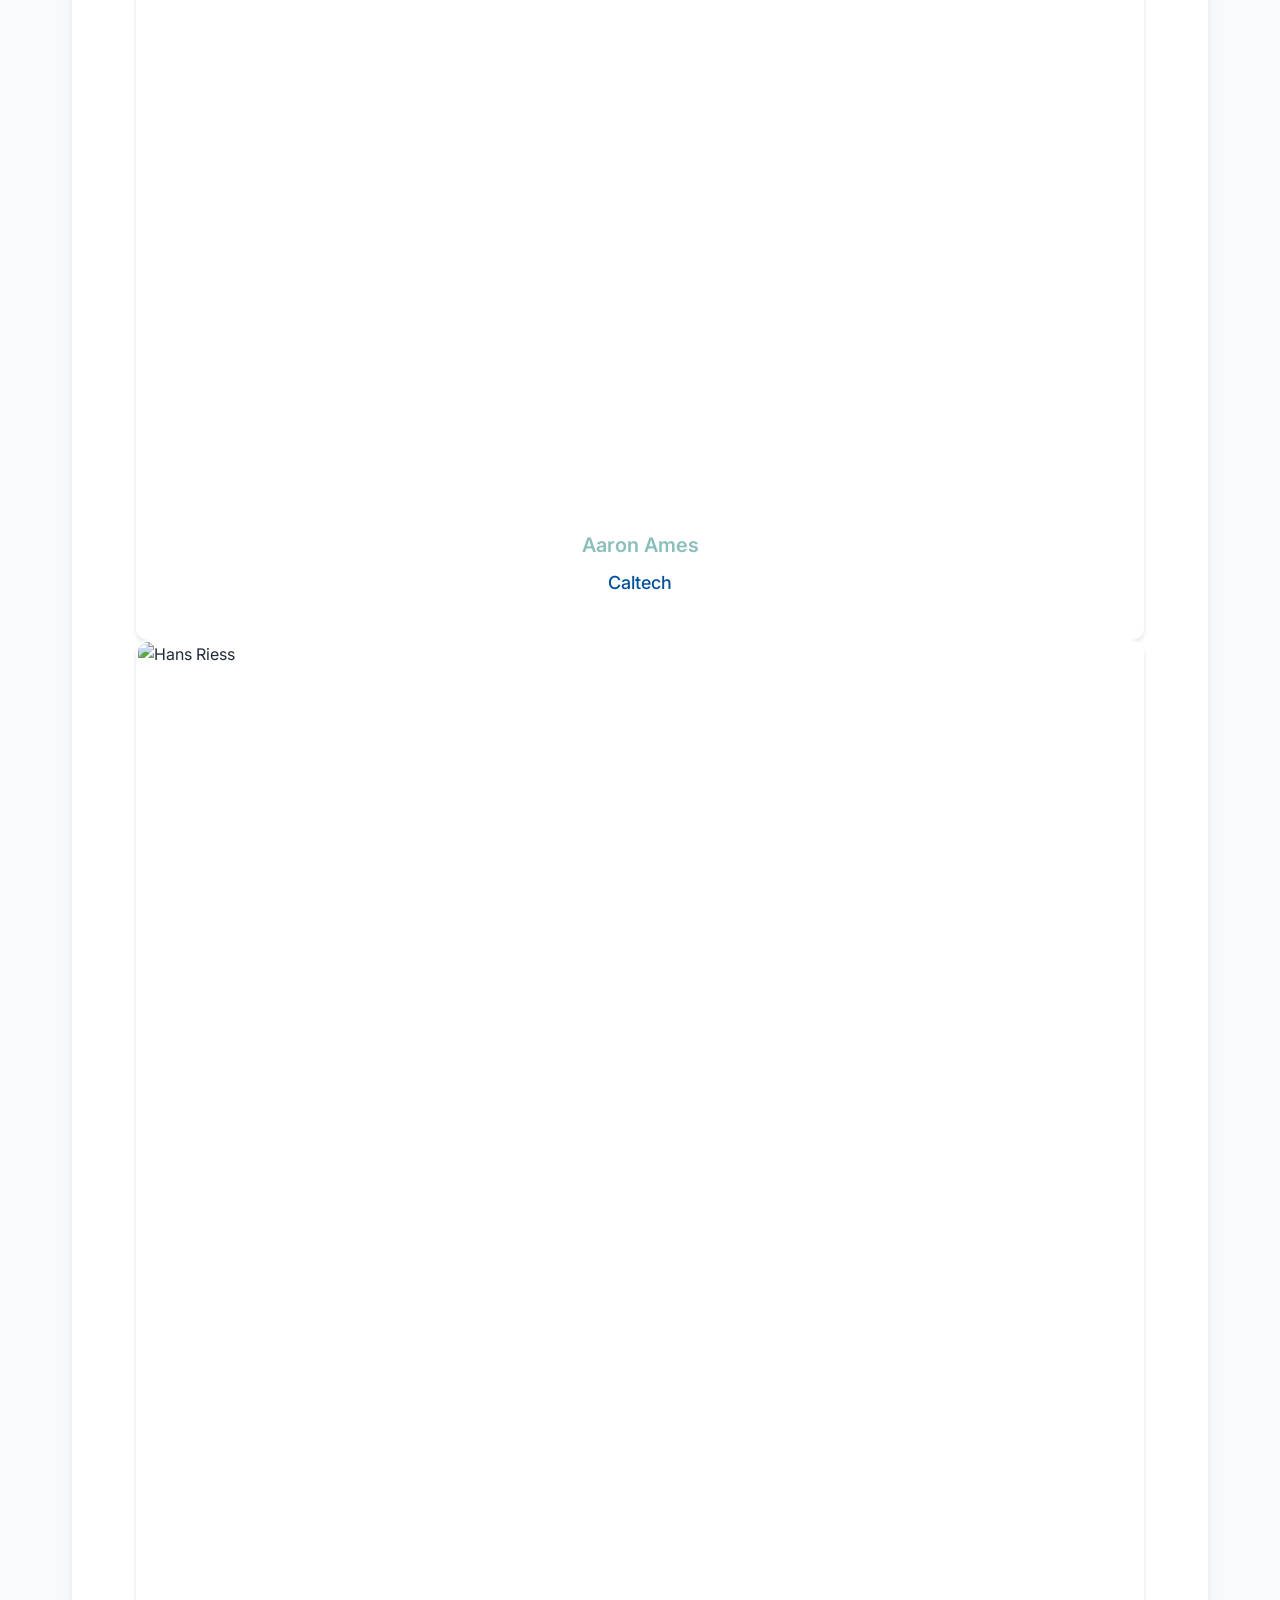
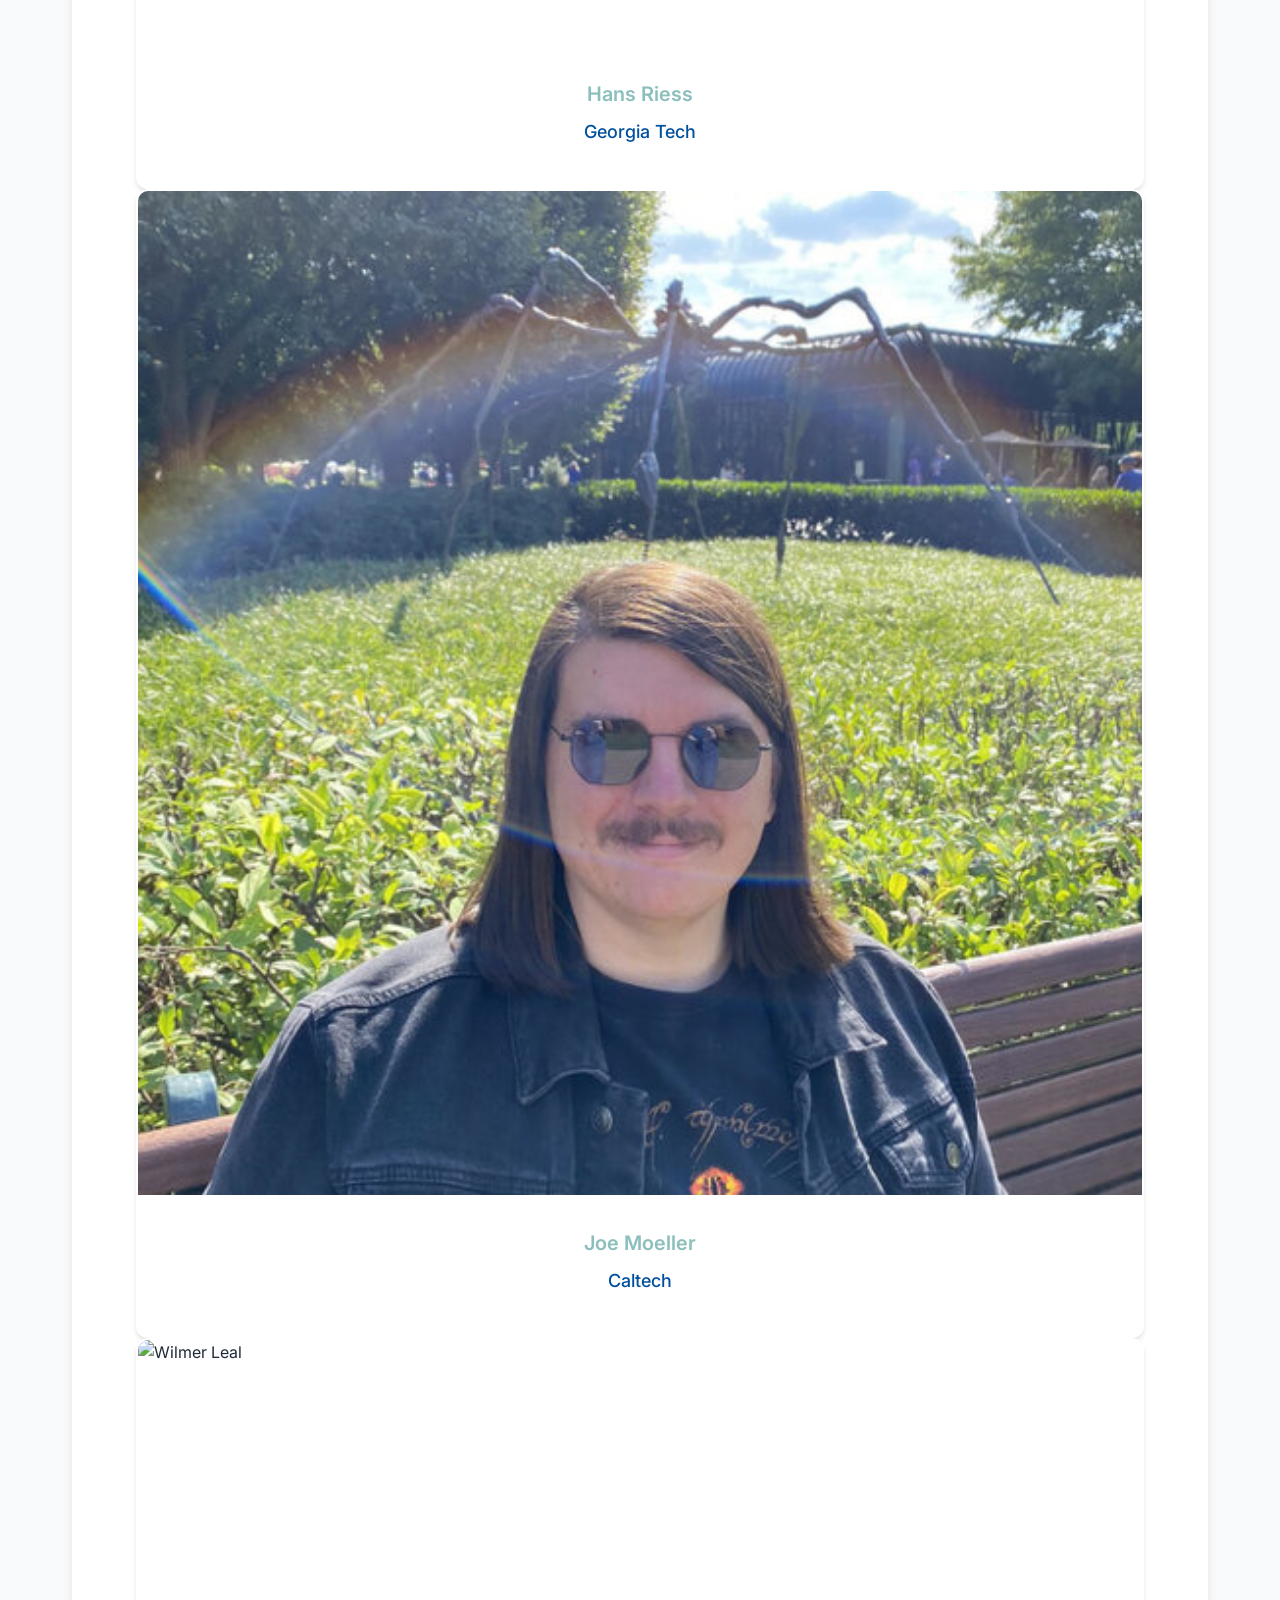
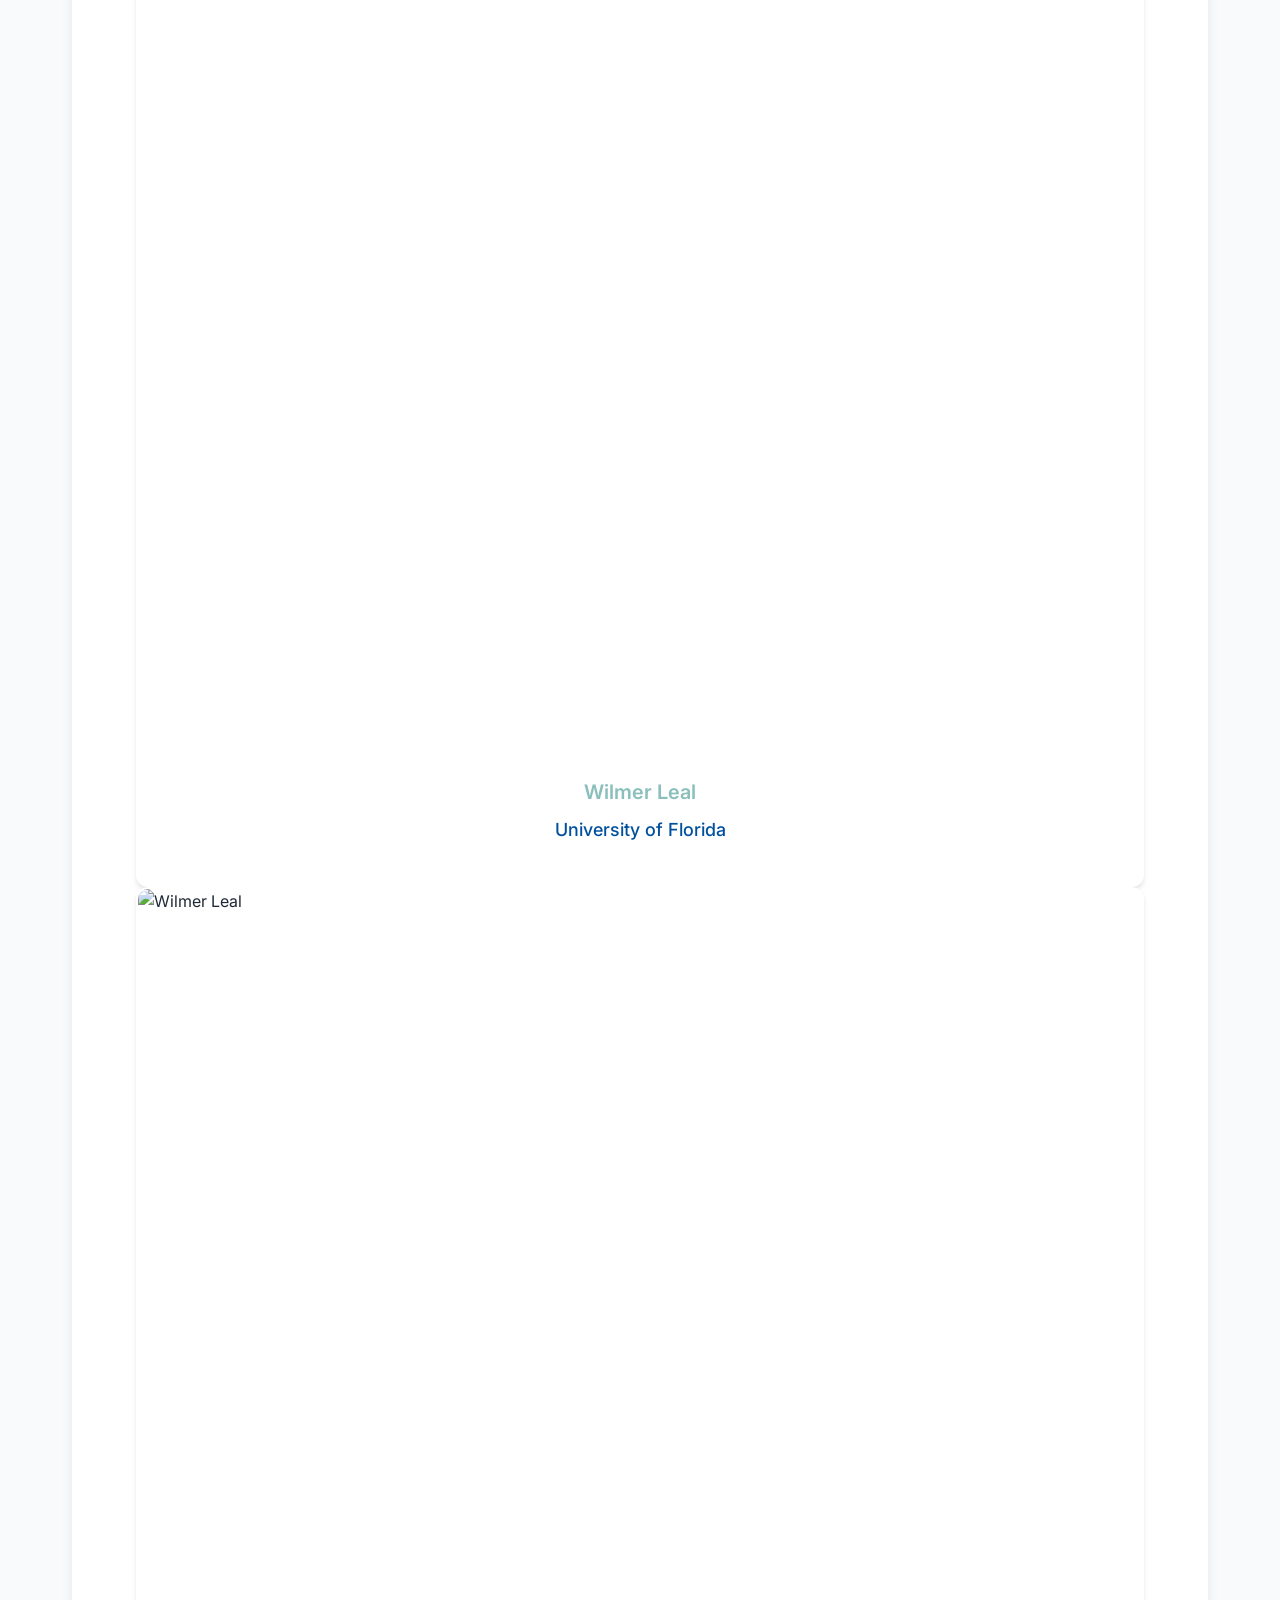
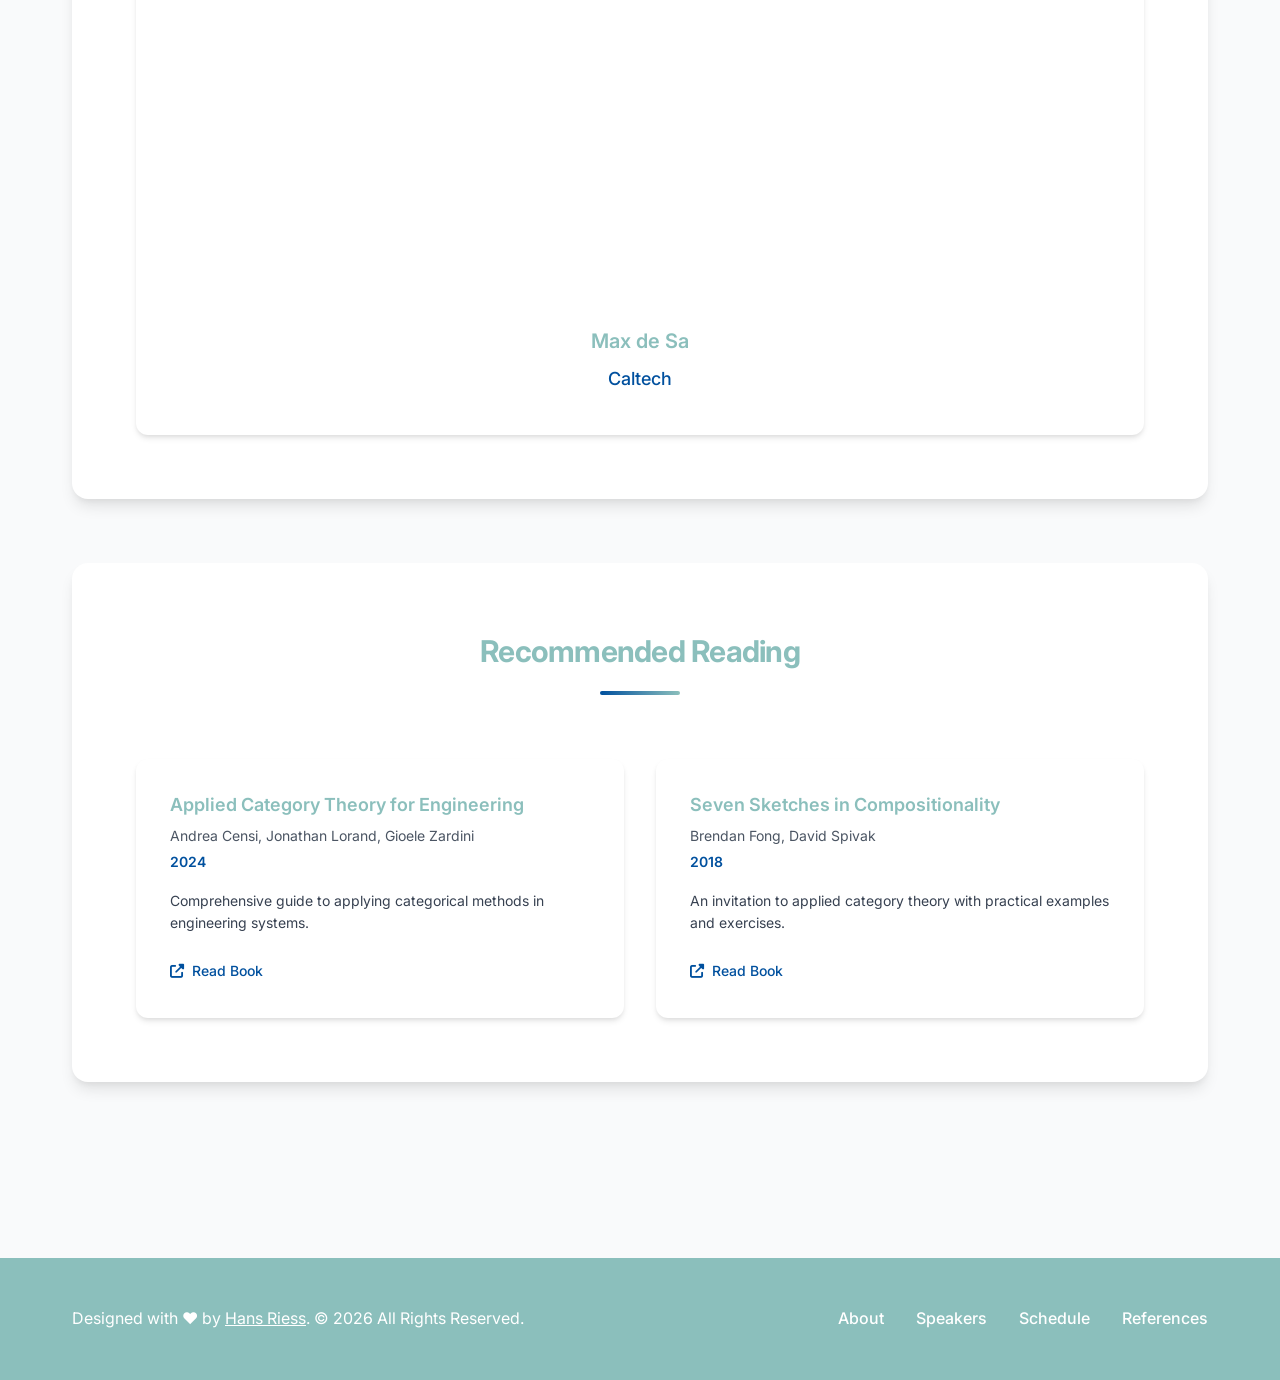
==== commit 98e61402: "Update index.html commented out the schedule (for now); updated speakers" ====
--- a/index.html
+++ b/index.html
@@ -16,7 +16,7 @@
                 <div class="workshop-details">
                     <div class="detail-item">
                         <i class="fas fa-calendar"></i>
-                        <span>8:45am – 1:00pm</span>
+                        <span>8:30am – 1:00pm</span>
                     </div>
                     <div class="detail-item">
                         <i class="fas fa-clock"></i>
@@ -72,22 +72,6 @@
                 <h2>Speakers</h2>
                 <div class="section-line"></div>
             </div>
-            <div class="speakers-grid">
-                <div class="speaker-card">
-                    <div class="speaker-image">
-                        <img src="https://cee.mit.edu/wp-content/uploads/2021/07/Gioele_Zardini_02-min.jpg" alt="Gioele Zardini">
-                        <div class="speaker-overlay">
-                            <div class="speaker-links">
-                                <a href="https://gioele.science/" class="speaker-link" title="Visit Website"><i class="fas fa-globe"></i></a>
-                            </div>
-                        </div>
-                    </div>
-                    <div class="speaker-info">
-                        <h3>Gioele Zardini</h3>
-                        <p class="speaker-affiliation">MIT</p>
-                    </div>
-                </div>
-
                 <div class="speaker-card">
                     <div class="speaker-image">
                         <img src="https://mae.ufl.edu/wp-content/uploads/sites/4/connections-images/james-fairbanks/James-Fairbanks-7580fe7b262261b62c2283c171d201ff.png" alt="James Fairbanks">
@@ -150,22 +134,37 @@
 
                 <div class="speaker-card">
                     <div class="speaker-image">
-                        <img src="https://www.grasp.upenn.edu/wp-content/uploads/2020/12/unnamed-1.jpg" alt="Nikolai Matni">
-                        <div class="speaker-overlay">
-                            <div class="speaker-links">
-                                <a href="https://nikolaimatni.github.io/" class="speaker-link" title="Visit Website"><i class="fas fa-globe"></i></a>
-                            </div>
-                        </div>
-                    </div>
-                    <div class="speaker-info">
-                        <h3>Nikolai Matni</h3>
-                        <p class="speaker-affiliation">Penn</p>
+                        <img src="https://wilmerleal.me/wp-content/uploads/2024/01/IMG_0385.jpeg" alt="Wilmer Leal">
+                        <div class="speaker-overlay">
+                            <div class="speaker-links">
+                                <a href="https://wilmerleal.me/" title="Visit Website"><i class="fas fa-globe"></i></a>
+                            </div>
+                        </div>
+                    </div>
+                    <div class="speaker-info">
+                        <h3>Wilmer Leal</h3>
+                        <p class="speaker-affiliation">University of Florida</p>
+                    </div>
+                </div>
+
+                <div class="speaker-card">
+                    <div class="speaker-image">
+                        <img src="https://divisions-prod-assets.resources.caltech.edu/cms/images/de_Sa_Massimilia.2e16d0ba.fill-620x824-c100.format-avif.avif" alt="Wilmer Leal">
+                        <div class="speaker-overlay">
+                            <div class="speaker-links">
+                                <a href="https://www.cms.caltech.edu/people/massimiliano-de-sa/" title="Visit Website"><i class="fas fa-globe"></i></a>
+                            </div>
+                        </div>
+                    </div>
+                    <div class="speaker-info">
+                        <h3>Max de Sa</h3>
+                        <p class="speaker-affiliation">Caltech</p>
                     </div>
                 </div>
             </div>
         </section>
 
-        <section id="schedule" class="content-section">
+        <!-- <section id="schedule" class="content-section">
             <div class="section-header">
                 <h2>Workshop Schedule</h2>
             </div>
@@ -352,7 +351,7 @@
                     </div>
                 </div>
             </div>
-        </section>
+        </section> -->
 
         <section id="references" class="content-section">
             <div class="section-header">
--- a/style.css
+++ b/style.css
@@ -77,7 +77,7 @@
 
 /* ===== HEADER STYLES ===== */
 .hero-header {
-    background: linear-gradient(135deg, var(--primary-blue) 0%, var(--accent-blue) 100%);
+    background: linear-gradient(135deg, var(--accent-blue) 0%, var(--primary-blue) 100%);
     color: var(--white);
     padding: var(--spacing-2xl) 0;
     position: relative;
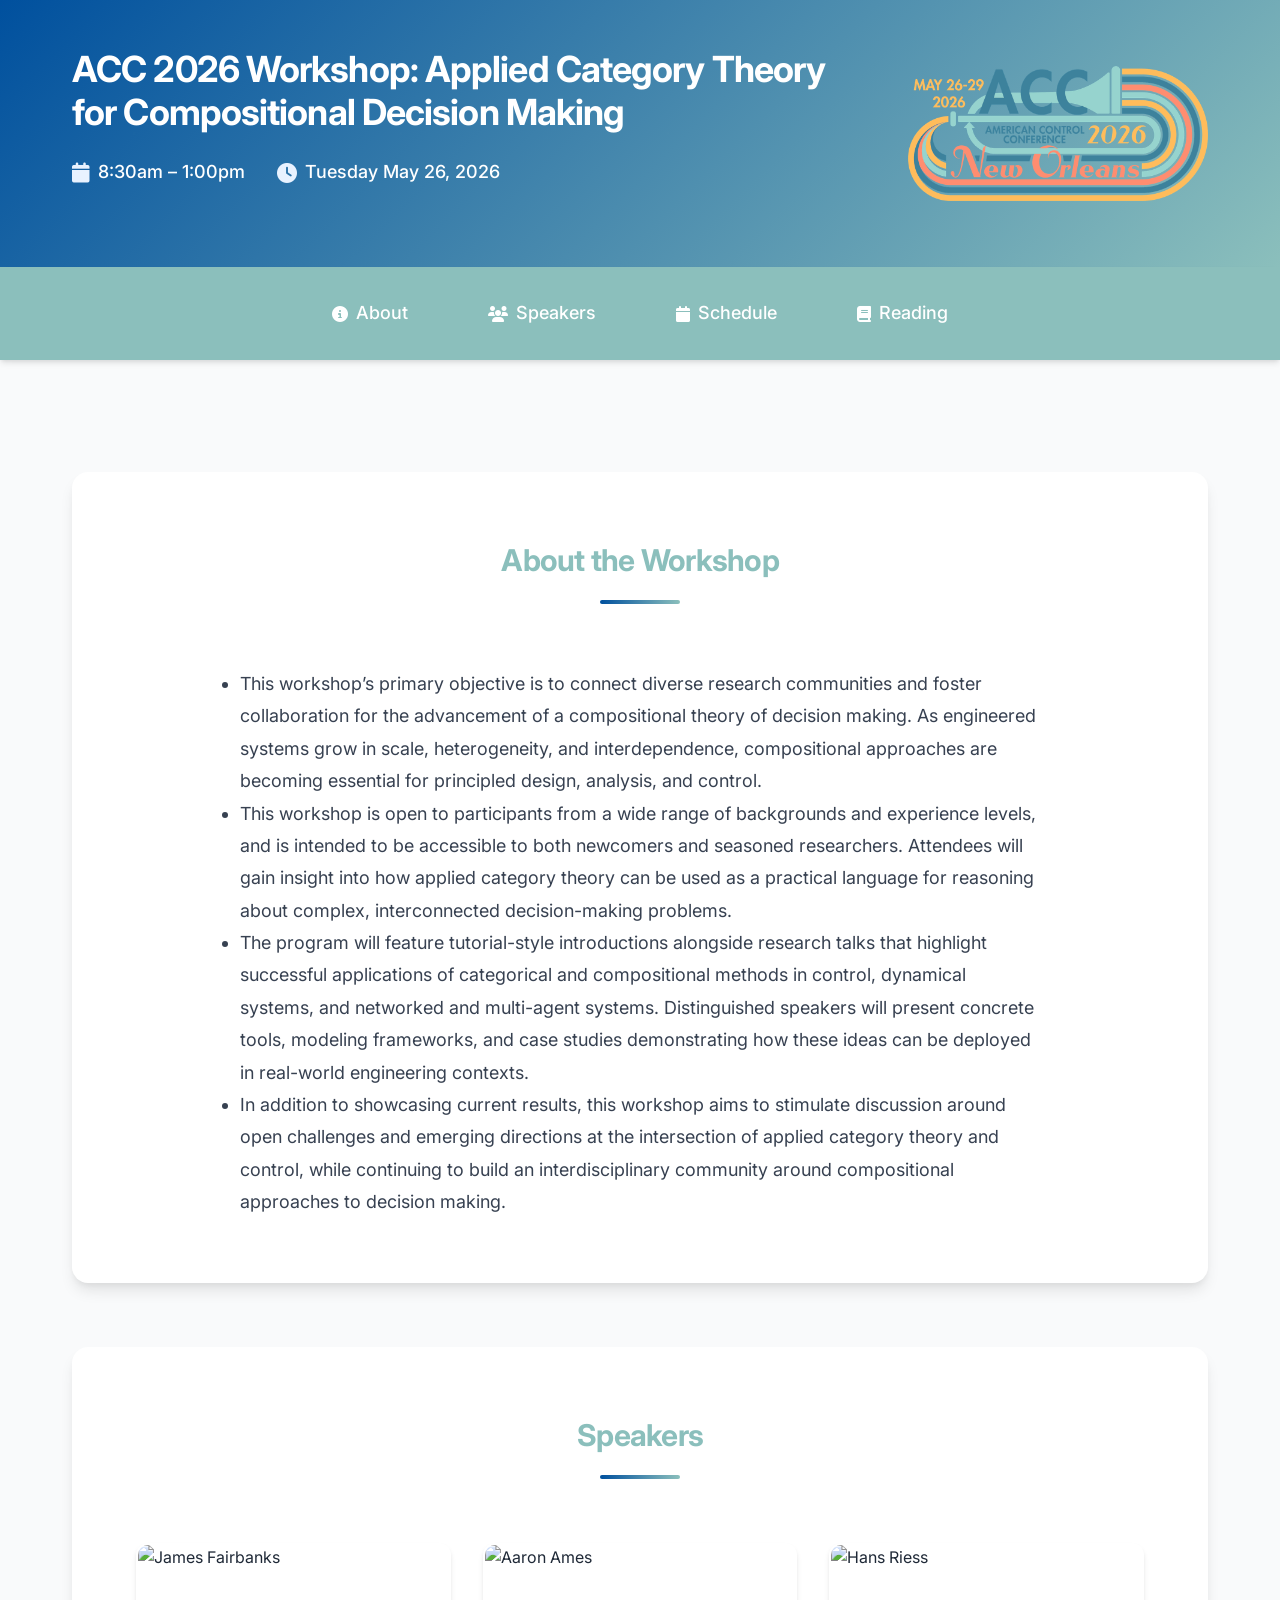
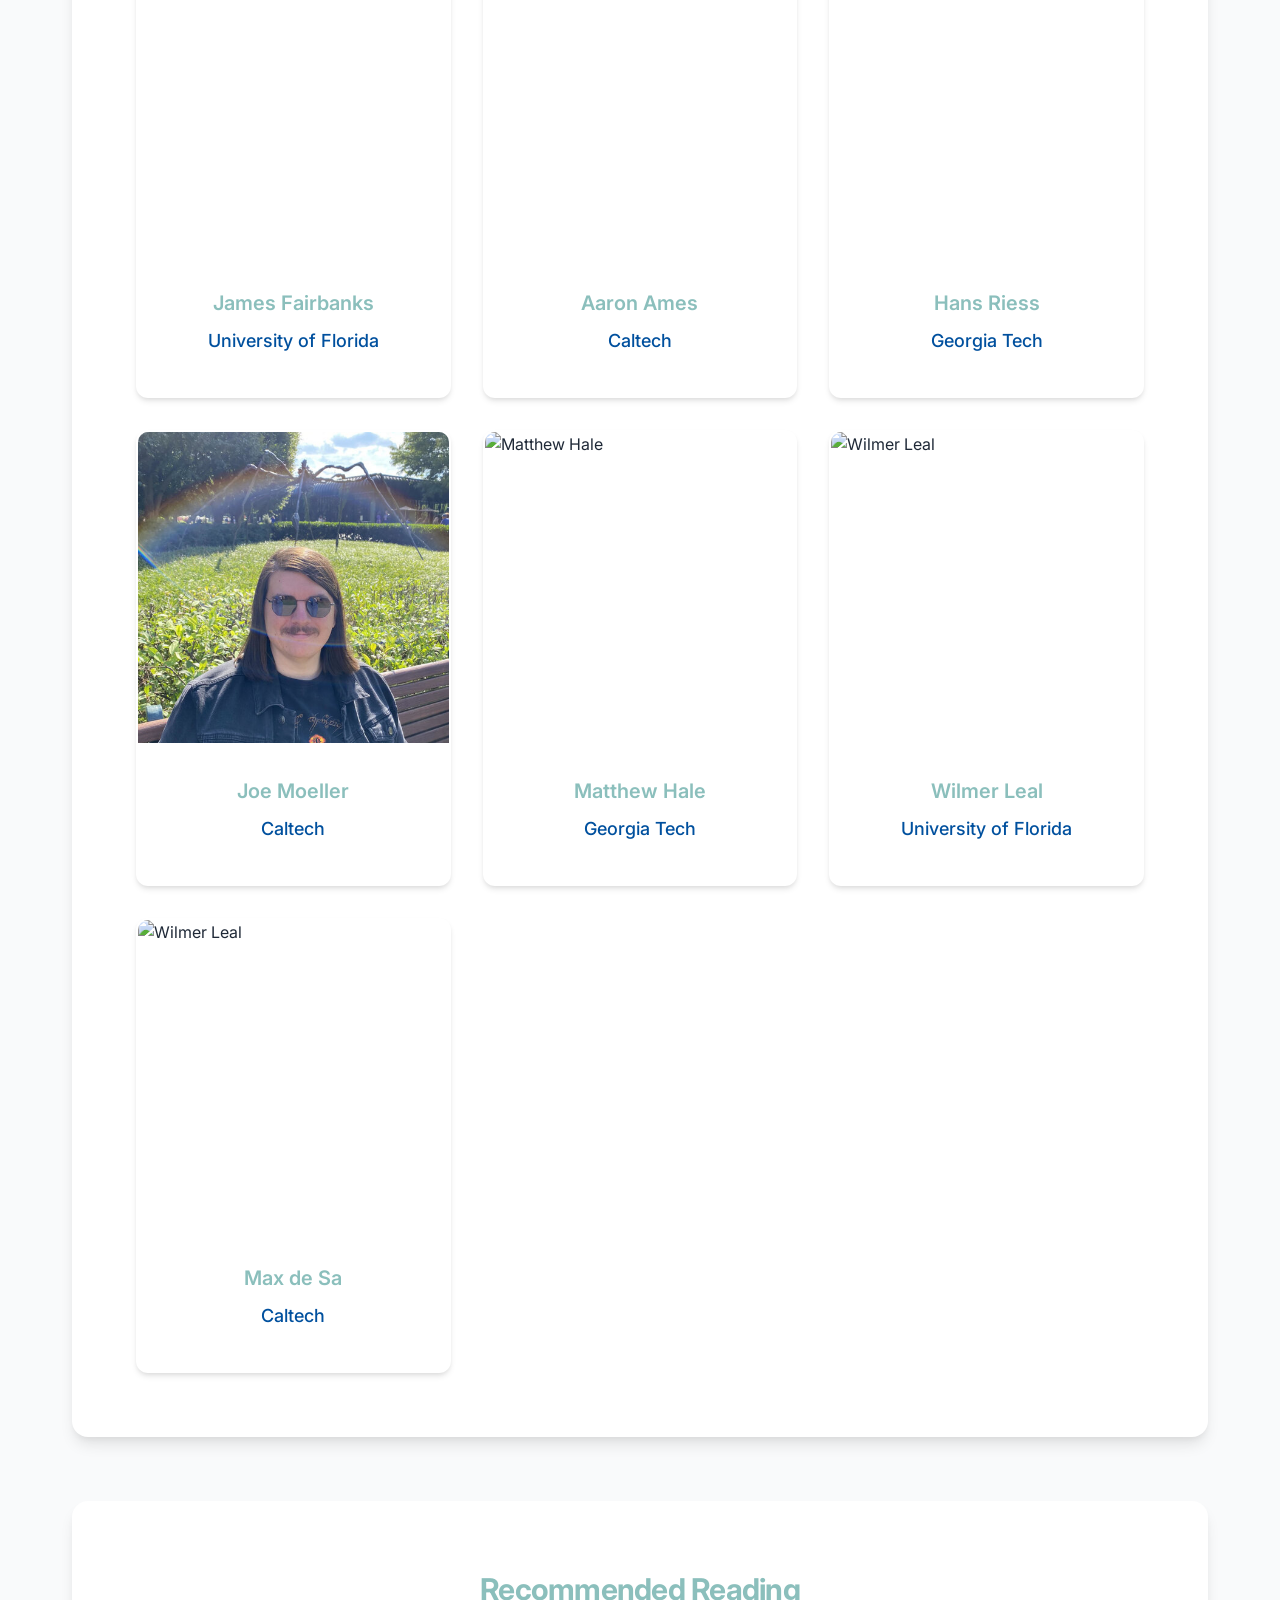
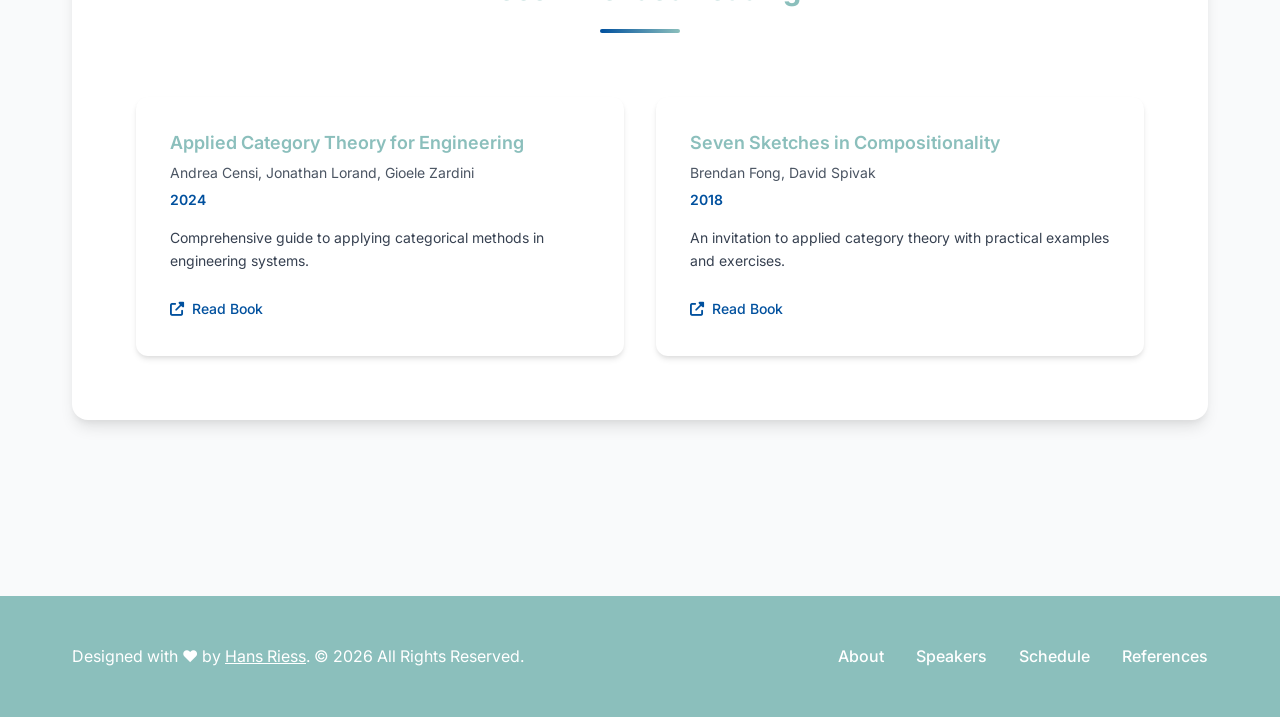
==== commit 55931b53: "Update index.html fix speaker cards?" ====
--- a/index.html
+++ b/index.html
@@ -22,15 +22,10 @@
                         <i class="fas fa-clock"></i>
                         <span>Tuesday May 26, 2026</span>
                     </div>
-                    <!-- <div class="detail-item">
-                        <i class="fas fa-map-marker-alt"></i>
-                        <span>Plaza Court 6</span>
-                    </div> -->
-                    </div>
-                </div>
-                <div class="header-actions">
-                   <img src="static/ACC_LOGO.png" style="display: block; margin: 0 auto; width: 300px; height: auto;" alt="ACC 2025 Conference Logo" class="header-logo">
-                </div>
+                    </div>
+            </div>
+            <div class="header-actions">
+               <img src="static/ACC_LOGO.png" style="display: block; margin: 0 auto; width: 300px; height: auto;" alt="ACC 2025 Conference Logo" class="header-logo">
             </div>
         </div>
     </header>
@@ -72,6 +67,8 @@
                 <h2>Speakers</h2>
                 <div class="section-line"></div>
             </div>
+            
+            <div class="speakers-grid">
                 <div class="speaker-card">
                     <div class="speaker-image">
                         <img src="https://mae.ufl.edu/wp-content/uploads/sites/4/connections-images/james-fairbanks/James-Fairbanks-7580fe7b262261b62c2283c171d201ff.png" alt="James Fairbanks">
@@ -134,6 +131,21 @@
 
                 <div class="speaker-card">
                     <div class="speaker-image">
+                        <img src="https://ece.gatech.edu/sites/default/files/styles/gtcoe_max/public/profile/2024/07/hale-2.webp?itok=xsZ36P7U" alt="Matthew Hale">
+                        <div class="speaker-overlay">
+                            <div class="speaker-links">
+                                <a href="https://ece.gatech.edu/directory/matthew-hale" title="Visit Website"><i class="fas fa-globe"></i></a>
+                            </div>
+                        </div>
+                    </div>
+                    <div class="speaker-info">
+                        <h3>Matthew Hale</h3>
+                        <p class="speaker-affiliation">Georgia Tech</p>
+                    </div>
+                </div>
+
+                <div class="speaker-card">
+                    <div class="speaker-image">
                         <img src="https://wilmerleal.me/wp-content/uploads/2024/01/IMG_0385.jpeg" alt="Wilmer Leal">
                         <div class="speaker-overlay">
                             <div class="speaker-links">
@@ -162,196 +174,7 @@
                     </div>
                 </div>
             </div>
-        </section>
-
-        <!-- <section id="schedule" class="content-section">
-            <div class="section-header">
-                <h2>Workshop Schedule</h2>
-            </div>
-            <div class="schedule-timeline">
-                <div class="talk-card opening">
-                    <div class="talk-time">
-                        <span class="time">8:45am - 9:00am</span>
-                        <span class="duration">15 min</span>
-                    </div>
-                    <div class="talk-content">
-                        <div class="talk-header">
-                            <h3>Introduction</h3>
-                            <div class="talk-speakers">
-                                <span class="speaker-tag">Gioele, Aaron, Fairbanks</span>
-                            </div>
-                        </div>
-                        <p class="talk-summary">Introduction to the workshop and motivation.</p>
-                    </div>
-                </div>
-
-                <div class="talk-card primer">
-                    <div class="talk-time">
-                        <span class="time">9:00am - 9:45am</span>
-                        <span class="duration">45 min</span>
-                    </div>
-                    <div class="talk-content">
-                        <div class="talk-header">
-                            <h3>Tutorial: Applied Category Theory</h3>
-                            <div class="talk-speakers">
-                                <span class="speaker-tag">Gioele</span>
-                            </div>
-                        </div>
-                        <div class="talk-abstract">
-                            <h4>Abstract</h4>
-                            <p>Abstract and slides coming soon...</p>
-                        </div>
-                        <div class="talk-actions">
-                            <button class="slides-btn" onclick="window.open('#', '_blank')">
-                                <i class="fas fa-presentation"></i>
-                                View Slides
-                            </button>
-                        </div>
-                    </div>
-                </div>
-
-                <div class="talk-card primer">
-                    <div class="talk-time">
-                        <span class="time">9:45am - 10:30am</span>
-                        <span class="duration">45 min</span>
-                    </div>
-                    <div class="talk-content">
-                        <div class="talk-header">
-                            <h3>Tutorial: Applied Sheaf Theory</h3>
-                            <div class="talk-speakers">
-                                <span class="speaker-tag">Hans</span>
-                            </div>
-                        </div>
-                        <div class="talk-abstract">
-                            <h4>Abstract</h4>
-                            <p>Abstract and slides coming soon...</p>
-                        </div>
-                        <div class="talk-actions">
-                            <button class="slides-btn" onclick="window.open('#', '_blank')">
-                                <i class="fas fa-presentation"></i>
-                                View Slides
-                            </button>
-                        </div>
-                    </div>
-                </div>
-
-                <div class="talk-card break">
-                    <div class="talk-time">
-                        <span class="time">10:30am - 11:00am</span>
-                        <span class="duration">30min</span>
-                    </div>
-                    <div class="talk-content">
-                        <div class="talk-header">
-                            <h3>Coffee Break & Networking</h3>
-                            <div class="talk-speakers">
-                                <span class="speaker-tag networking">Open Discussion</span>
-                            </div>
-                        </div>
-                        <p class="talk-summary">Networking opportunity and informal discussions.</p>
-                    </div>
-                </div>
-
-                <div class="talk-card technical">
-                    <div class="talk-time">
-                        <span class="time">11:00am - 11:30am</span>
-                        <span class="duration">30 min</span>
-                    </div>
-                    <div class="talk-content">
-                        <div class="talk-header">
-                            <h3>Category Theory in Control</h3>
-                            <div class="talk-speakers">
-                                <span class="speaker-tag">Aaron</span>
-                            </div>
-                        </div>
-                        <div class="talk-abstract">
-                            <h4>Abstract</h4>
-                            <p>Abstract and slides coming soon...</p>
-                        </div>
-                        <div class="talk-actions">
-                            <button class="slides-btn" onclick="window.open('slides/ACC_2025_Categorical_Lyapunov_Theory.pdf')">
-                                <i class="fas fa-presentation"></i>
-                                View Slides
-                            </button>
-                        </div>
-                    </div>
-                </div>
-
-                <div class="talk-card technical">
-                    <div class="talk-time">
-                        <span class="time">11:30am - 12:00pm</span>
-                        <span class="duration">30 min</span>
-                    </div>
-                    <div class="talk-content">
-                        <div class="talk-header">
-                            <h3>Control Coalgebras and Barrier Morphisms</h3>
-                            <div class="talk-speakers">
-                                <span class="speaker-tag">Joe</span>
-                            </div>
-                        </div>
-                        <div class="talk-abstract">
-                            <h4>Abstract</h4>
-                            <p>Abstract and slides coming soon...</p>    
-                        </div>
-                        <div class="talk-actions">
-                            <button class="slides-btn" onclick="window.open('slides/nonconvex_decisions.pdf')">
-                                <i class="fas fa-presentation"></i>
-                                View Slides
-                            </button>
-                        </div>
-                    </div>
-                </div>
-
-                <div class="talk-card technical">
-                    <div class="talk-time">
-                        <span class="time">12:00pm - 12:30pm</span>
-                        <span class="duration">30 min</span>
-                    </div>
-                    <div class="talk-content">
-                        <div class="talk-header">
-                            <h3>Compositional Design of Layered Control Architectures</h3>
-                            <div class="talk-speakers">
-                                <span class="speaker-tag">Nikolai</span>
-                            </div>
-                        </div>
-                        <div class="talk-abstract">
-                            <h4>Abstract</h4>
-                            <p>Abstract and slides coming soon...</p>
-                        </div>
-                        <div class="talk-actions">
-                            <button class="slides-btn" onclick="window.open('slides/acc_tutorial_modeling.pdf')">
-                                <i class="fas fa-presentation"></i>
-                                View Slides
-                            </button>
-                        </div>
-                    </div>
-                </div>
-
-                <div class="talk-card technical">
-                    <div class="talk-time">
-                        <span class="time">12:30pm - 1:00pm</span>
-                        <span class="duration">30 min</span>
-                    </div>
-                    <div class="talk-content">
-                        <div class="talk-header">
-                            <h3>Compositional Design of Networked Systems</h3>
-                            <div class="talk-speakers">
-                                <span class="speaker-tag">James</span>
-                            </div>
-                        </div>
-                        <div class="talk-abstract">
-                            <h4>Abstract</h4>
-                            <p>Abstract and slides coming soon...</p>
-                        </div>
-                        <div class="talk-actions">
-                            <button class="slides-btn" onclick="window.open('#', '_blank')">
-                                <i class="fas fa-presentation"></i>
-                                View Slides
-                            </button>
-                        </div>
-                    </div>
-                </div>
-            </div>
-        </section> -->
+            </section>
 
         <section id="references" class="content-section">
             <div class="section-header">
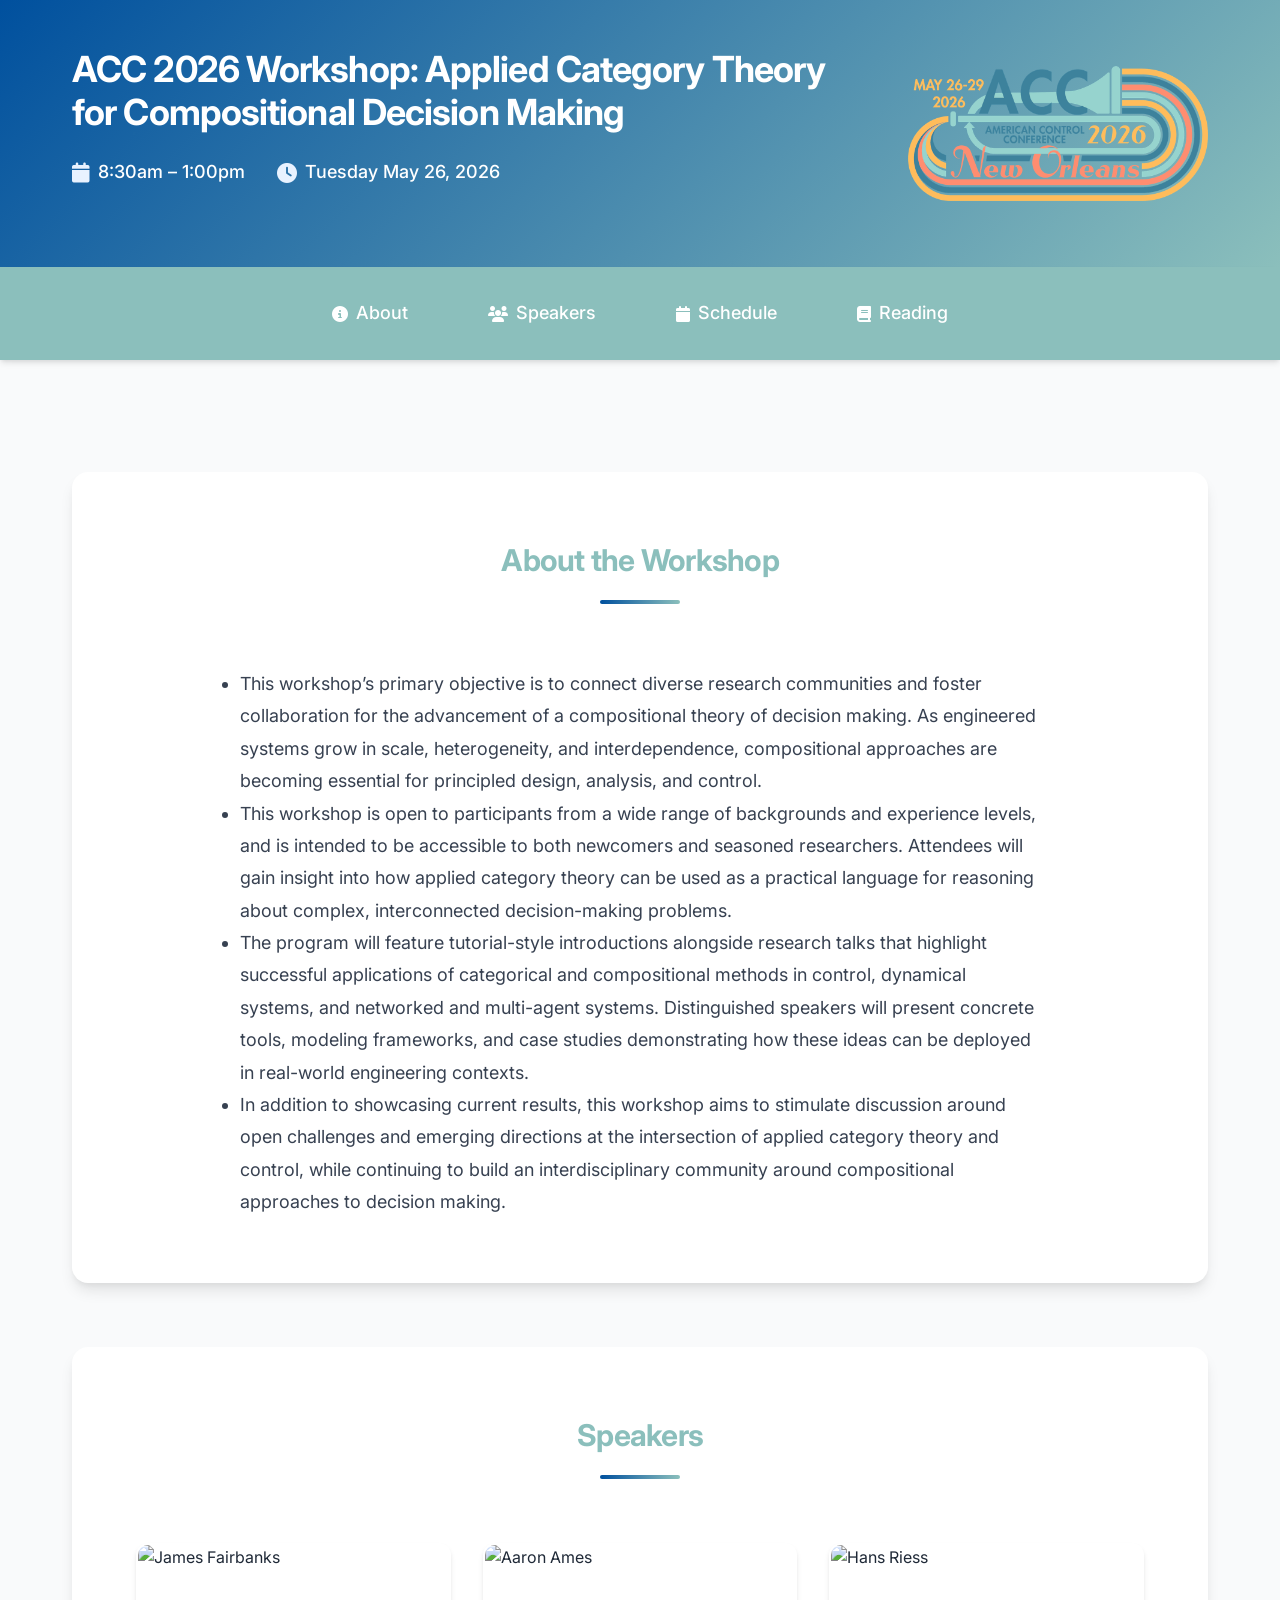
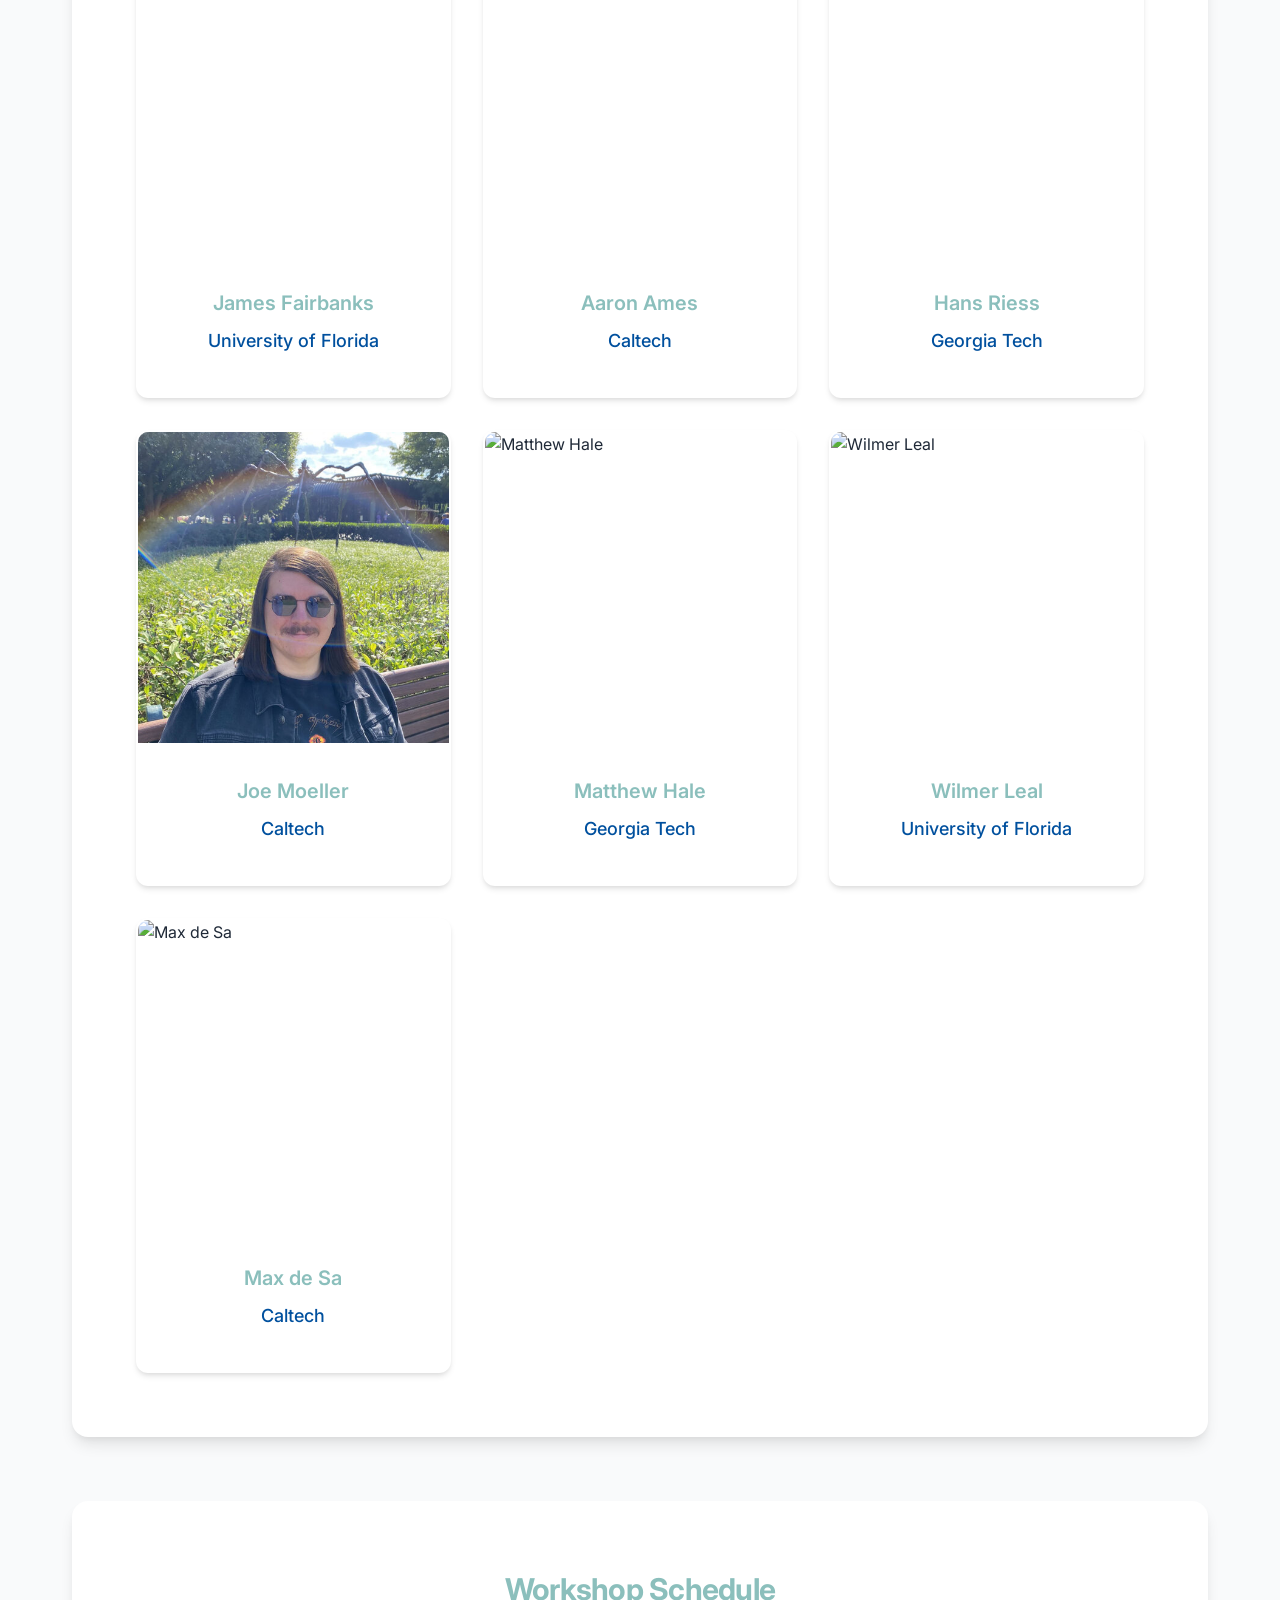
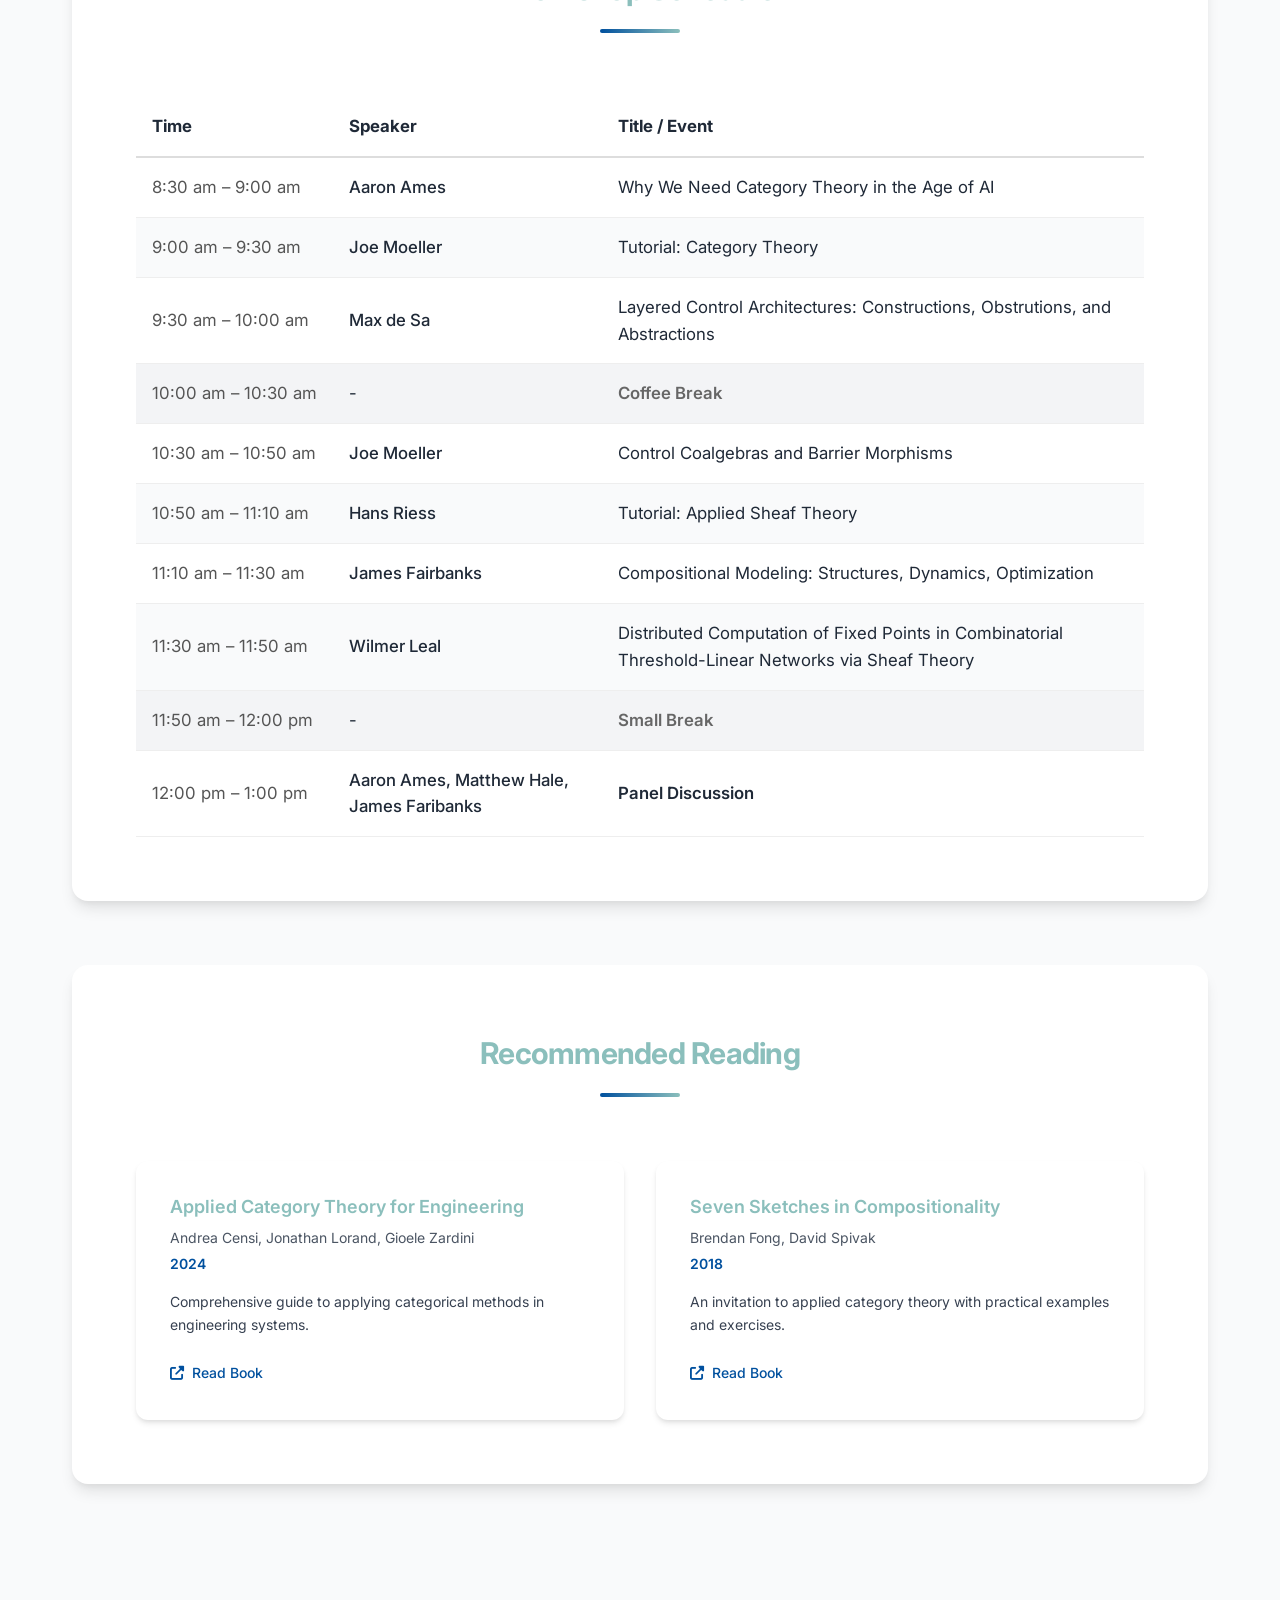
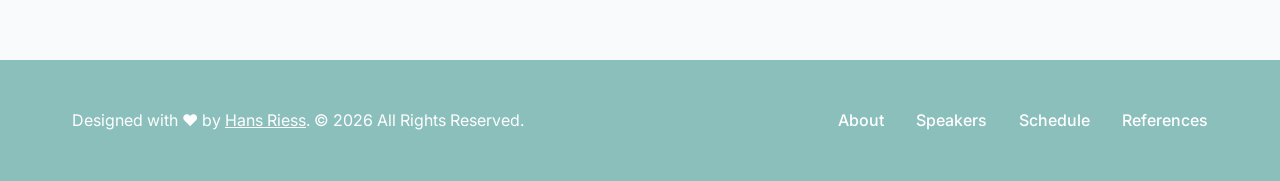
==== commit 7c33f897: "Update index.html updated schedule **fingers crossed it works**" ====
--- a/index.html
+++ b/index.html
@@ -22,7 +22,7 @@
                         <i class="fas fa-clock"></i>
                         <span>Tuesday May 26, 2026</span>
                     </div>
-                    </div>
+                </div>
             </div>
             <div class="header-actions">
                <img src="static/ACC_LOGO.png" style="display: block; margin: 0 auto; width: 300px; height: auto;" alt="ACC 2025 Conference Logo" class="header-logo">
@@ -134,7 +134,7 @@
                         <img src="https://ece.gatech.edu/sites/default/files/styles/gtcoe_max/public/profile/2024/07/hale-2.webp?itok=xsZ36P7U" alt="Matthew Hale">
                         <div class="speaker-overlay">
                             <div class="speaker-links">
-                                <a href="https://ece.gatech.edu/directory/matthew-hale" title="Visit Website"><i class="fas fa-globe"></i></a>
+                                <a href="https://ece.gatech.edu/directory/matthew-hale" class="speaker-link" title="Visit Website"><i class="fas fa-globe"></i></a>
                             </div>
                         </div>
                     </div>
@@ -149,7 +149,7 @@
                         <img src="https://wilmerleal.me/wp-content/uploads/2024/01/IMG_0385.jpeg" alt="Wilmer Leal">
                         <div class="speaker-overlay">
                             <div class="speaker-links">
-                                <a href="https://wilmerleal.me/" title="Visit Website"><i class="fas fa-globe"></i></a>
+                                <a href="https://wilmerleal.me/" class="speaker-link" title="Visit Website"><i class="fas fa-globe"></i></a>
                             </div>
                         </div>
                     </div>
@@ -161,10 +161,10 @@
 
                 <div class="speaker-card">
                     <div class="speaker-image">
-                        <img src="https://divisions-prod-assets.resources.caltech.edu/cms/images/de_Sa_Massimilia.2e16d0ba.fill-620x824-c100.format-avif.avif" alt="Wilmer Leal">
-                        <div class="speaker-overlay">
-                            <div class="speaker-links">
-                                <a href="https://www.cms.caltech.edu/people/massimiliano-de-sa/" title="Visit Website"><i class="fas fa-globe"></i></a>
+                        <img src="https://divisions-prod-assets.resources.caltech.edu/cms/images/de_Sa_Massimilia.2e16d0ba.fill-620x824-c100.format-avif.avif" alt="Max de Sa">
+                        <div class="speaker-overlay">
+                            <div class="speaker-links">
+                                <a href="https://www.cms.caltech.edu/people/massimiliano-de-sa/" class="speaker-link" title="Visit Website"><i class="fas fa-globe"></i></a>
                             </div>
                         </div>
                     </div>
@@ -174,7 +174,78 @@
                     </div>
                 </div>
             </div>
-            </section>
+        </section>
+
+        <section id="schedule" class="content-section">
+            <div class="section-header">
+                <h2>Workshop Schedule</h2>
+                <div class="section-line"></div>
+            </div>
+            
+            <div style="overflow-x: auto; margin-top: 2rem;">
+                <table style="width: 100%; border-collapse: collapse; text-align: left; font-size: 1.05rem;">
+                    <thead>
+                        <tr style="border-bottom: 2px solid #ddd;">
+                            <th style="padding: 1rem;">Time</th>
+                            <th style="padding: 1rem;">Speaker</th>
+                            <th style="padding: 1rem;">Title / Event</th>
+                        </tr>
+                    </thead>
+                    <tbody>
+                        <tr style="border-bottom: 1px solid #eee;">
+                            <td style="padding: 1rem; white-space: nowrap; color: #555;">8:30 am – 9:00 am</td>
+                            <td style="padding: 1rem; font-weight: 500;">Aaron Ames</td>
+                            <td style="padding: 1rem;">Why We Need Category Theory in the Age of AI</td>
+                        </tr>
+                        <tr style="border-bottom: 1px solid #eee; background-color: #f9fafb;">
+                            <td style="padding: 1rem; white-space: nowrap; color: #555;">9:00 am – 9:30 am</td>
+                            <td style="padding: 1rem; font-weight: 500;">Joe Moeller</td>
+                            <td style="padding: 1rem;">Tutorial: Category Theory</td>
+                        </tr>
+                        <tr style="border-bottom: 1px solid #eee;">
+                            <td style="padding: 1rem; white-space: nowrap; color: #555;">9:30 am – 10:00 am</td>
+                            <td style="padding: 1rem; font-weight: 500;">Max de Sa</td>
+                            <td style="padding: 1rem;">Layered Control Architectures: Constructions, Obstrutions, and Abstractions</td>
+                        </tr>
+                        <tr style="border-bottom: 1px solid #eee; background-color: #f3f4f6;">
+                            <td style="padding: 1rem; white-space: nowrap; color: #555;">10:00 am – 10:30 am</td>
+                            <td style="padding: 1rem;">-</td>
+                            <td style="padding: 1rem; font-weight: 600; color: #666;">Coffee Break</td>
+                        </tr>
+                        <tr style="border-bottom: 1px solid #eee;">
+                            <td style="padding: 1rem; white-space: nowrap; color: #555;">10:30 am – 10:50 am</td>
+                            <td style="padding: 1rem; font-weight: 500;">Joe Moeller</td>
+                            <td style="padding: 1rem;">Control Coalgebras and Barrier Morphisms</td>
+                        </tr>
+                        <tr style="border-bottom: 1px solid #eee; background-color: #f9fafb;">
+                            <td style="padding: 1rem; white-space: nowrap; color: #555;">10:50 am – 11:10 am</td>
+                            <td style="padding: 1rem; font-weight: 500;">Hans Riess</td>
+                            <td style="padding: 1rem;">Tutorial: Applied Sheaf Theory</td>
+                        </tr>
+                        <tr style="border-bottom: 1px solid #eee;">
+                            <td style="padding: 1rem; white-space: nowrap; color: #555;">11:10 am – 11:30 am</td>
+                            <td style="padding: 1rem; font-weight: 500;">James Fairbanks</td>
+                            <td style="padding: 1rem;">Compositional Modeling: Structures, Dynamics, Optimization</td>
+                        </tr>
+                        <tr style="border-bottom: 1px solid #eee; background-color: #f9fafb;">
+                            <td style="padding: 1rem; white-space: nowrap; color: #555;">11:30 am – 11:50 am</td>
+                            <td style="padding: 1rem; font-weight: 500;">Wilmer Leal</td>
+                            <td style="padding: 1rem;">Distributed Computation of Fixed Points in Combinatorial Threshold-Linear Networks via Sheaf Theory</td>
+                        </tr>
+                        <tr style="border-bottom: 1px solid #eee; background-color: #f3f4f6;">
+                            <td style="padding: 1rem; white-space: nowrap; color: #555;">11:50 am – 12:00 pm</td>
+                            <td style="padding: 1rem;">-</td>
+                            <td style="padding: 1rem; font-weight: 600; color: #666;">Small Break</td>
+                        </tr>
+                        <tr style="border-bottom: 1px solid #eee;">
+                            <td style="padding: 1rem; white-space: nowrap; color: #555;">12:00 pm – 1:00 pm</td>
+                            <td style="padding: 1rem; font-weight: 500;">Aaron Ames, Matthew Hale, James Faribanks</td>
+                            <td style="padding: 1rem; font-weight: 600;">Panel Discussion</td>
+                        </tr>
+                    </tbody>
+                </table>
+            </div>
+        </section>
 
         <section id="references" class="content-section">
             <div class="section-header">
